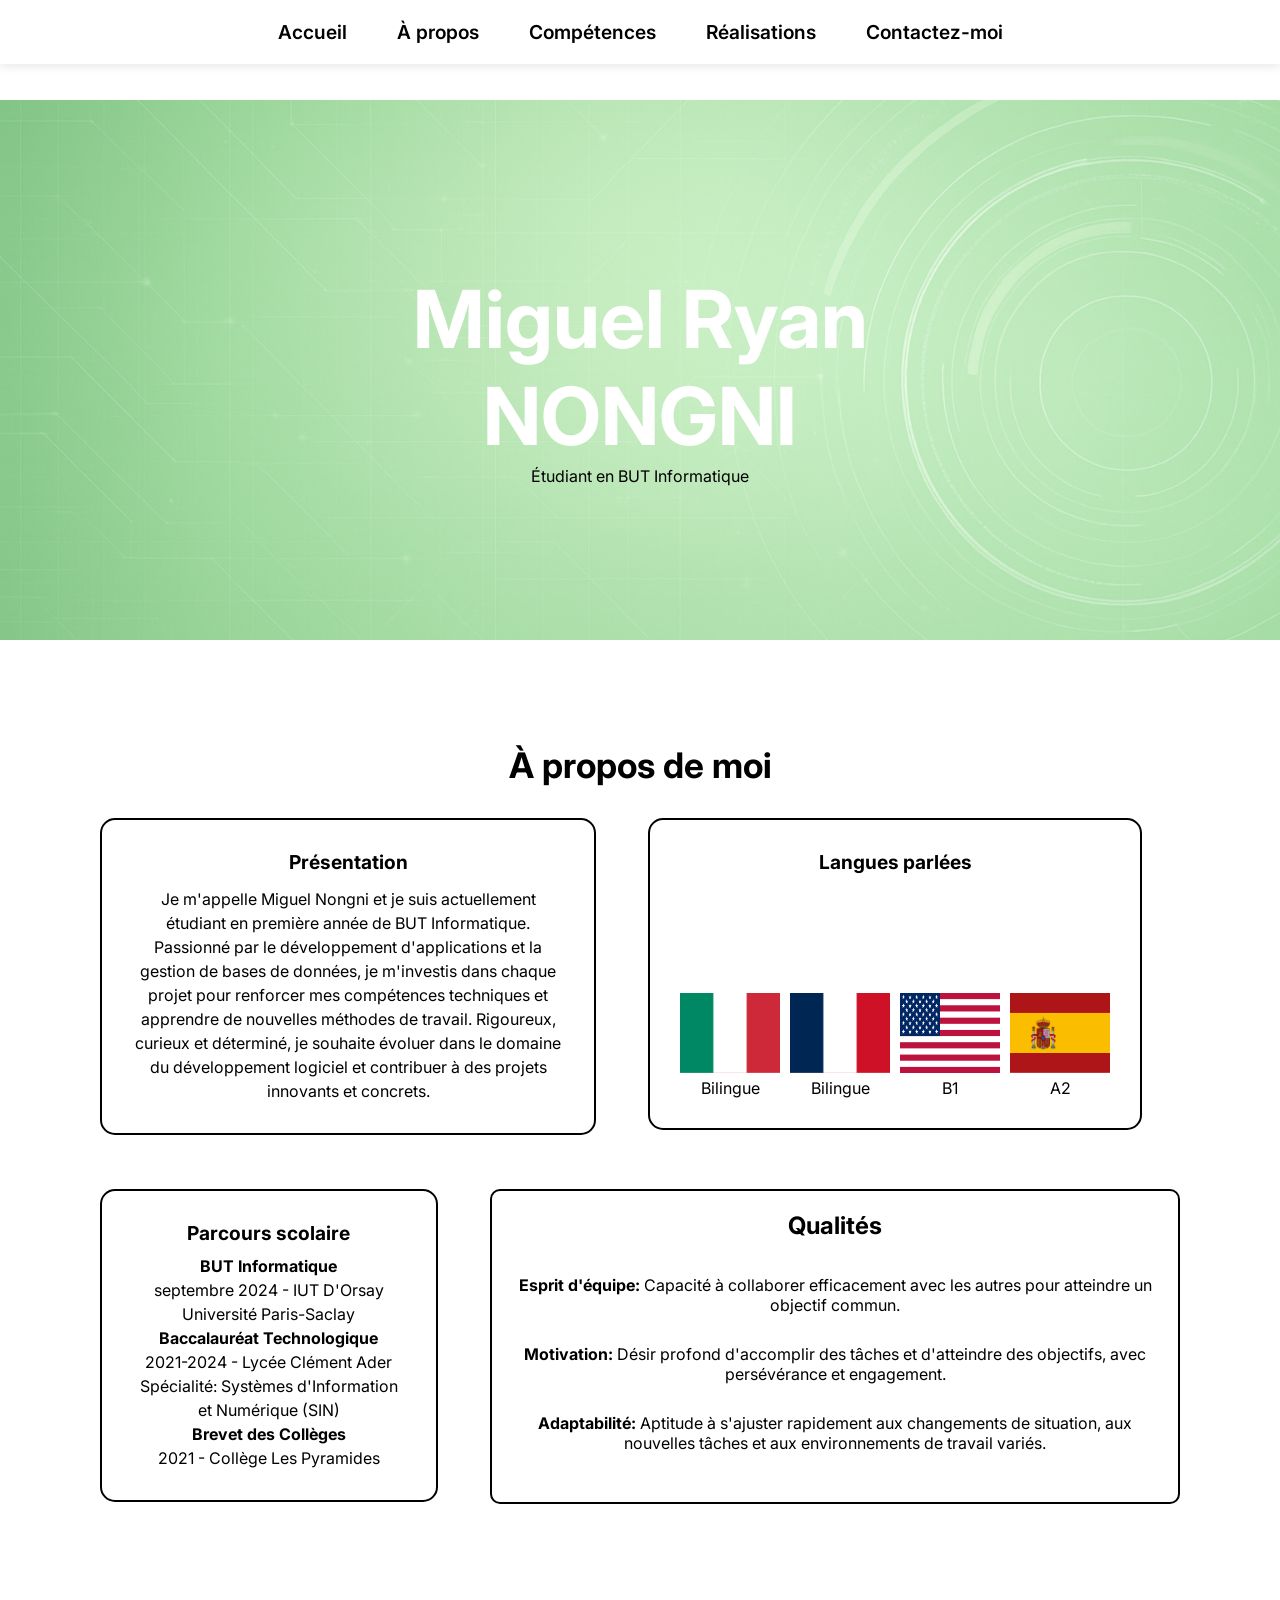
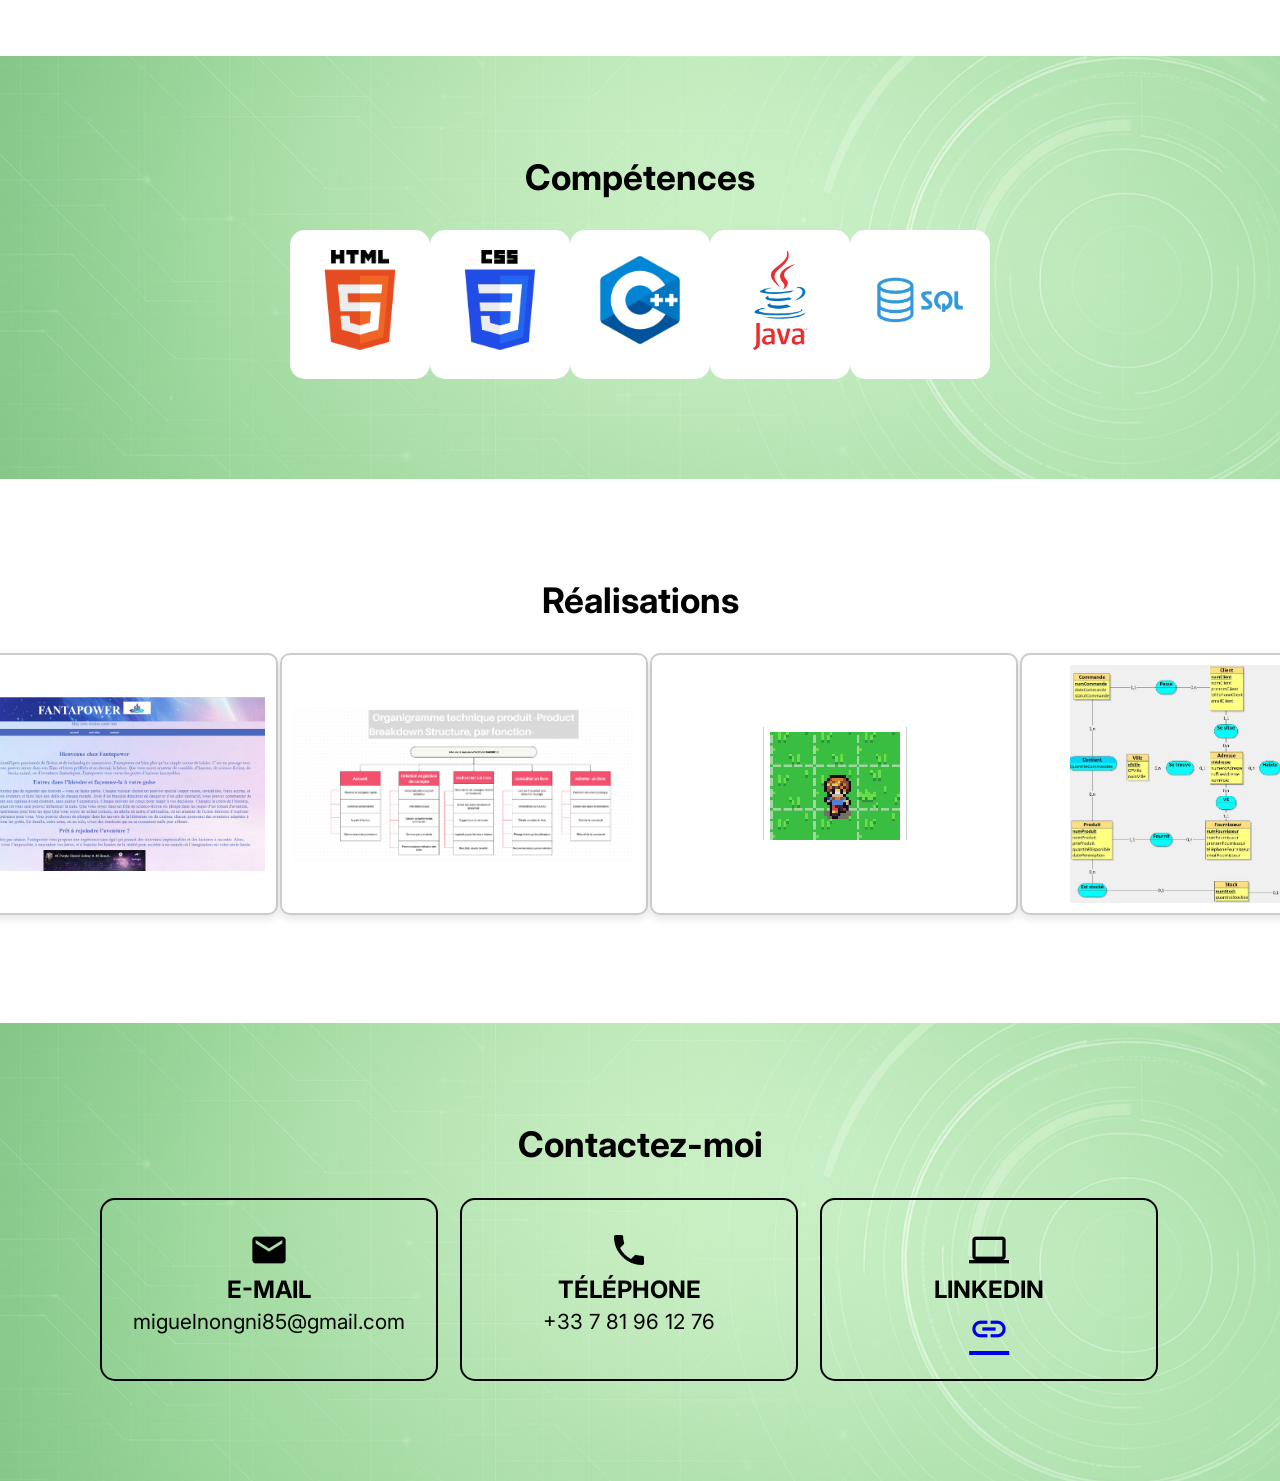
==== index.html @ 44a5d54d "taille et flex" ====
<!DOCTYPE html>
<html>
    <head>
        <meta charset="utf-8"/>
        <title>Portfolio Miguel Nongni</title>
        <meta type="Description" content="Bienvenue dans mon portfolio" />
        <link href="https://fonts.googleapis.com/icon?family=Material+Icons" rel="stylesheet">
        <link rel="stylesheet" href="styles/styles.css" type="text/css">
    </head>
    <body>
        <nav class="navbar">
            <ul>
                <li><a href="#Accueil">Accueil</a></li>
                <li><a href="#apropos">À propos</a></li>
                <li><a href="#competences">Compétences</a></li>
                <li><a href="#realisations">Réalisations</a></li>
                <li><a href="#contact">Contactez-moi</a></li>
            </ul>
        </nav>
        <div id="Accueil" class="slider">
            <img src="img/backgreen1.png" class="slider-backgroud">
            <div class="slider-content">
                <h1> Miguel Ryan NONGNI</h1>
                <p> Étudiant en BUT Informatique</p>

            </div>
        </div>


        <div id="apropos" class="section bg-white">
            <div class="boxed">
                <div class="text-center">
                    <h2>À propos de moi</h2>
                </div>

                <div class="about-content flex space-between gap20">
                    <div class="w40 flex column center-content">
                        <h3>Présentation</h3>
                        <p>
                            Je m'appelle Miguel Nongni et je suis actuellement étudiant en première année de BUT Informatique.
                            Passionné par le développement d'applications et la gestion de bases de données, je m'investis dans
                            chaque projet pour renforcer mes compétences techniques et apprendre de nouvelles méthodes de travail.
                            Rigoureux, curieux et déterminé, je souhaite évoluer dans le domaine du développement logiciel et
                            contribuer à des projets innovants et concrets.
                        </p>
                    </div>

                    <div class="languages-container">
                        <h3>Langues parlées</h3>
                        <div class="languages-list flex space-around">
                            <div class="language-item">
                                <img src="./img/d-ita.png">
                                <a class="niveau">Bilingue</a>
                            </div>
                            <div class="language-item">
                                <img src="./img/d-fr.png">
                                <a class="niveau">Bilingue</a>
                            </div>
                            <div class="language-item">
                                <img src="./img/d-usa.png">
                                <a class="niveau">B1</a>
                            </div>
                            <div class="language-item">
                                <img src="./img/d-esp.png">
                                <a class="niveau">A2</a>
                            </div>
                        </div>
                    </div>
                </div>
                <div class="about-content flex space-between gap20">
                    <div class="w40 flex column center-content">
                        <h3>Parcours scolaire</h3>
                        <p>
                            <b>BUT Informatique</b><br>
                            septembre 2024 - IUT D'Orsay Université Paris-Saclay
                        </p>
                        <p>
                            <b>Baccalauréat Technologique</b><br>
                            2021-2024 - Lycée Clément Ader<br>
                            Spécialité: Systèmes d'Information et Numérique (SIN)
                        </p>
                        <p>
                            <b>Brevet des Collèges</b><br>
                            2021 - Collège Les Pyramides
                        </p>
                    </div>
                    <div class="qualites-container">
                        <h3>Qualités</h3>
                        <ul class="qualites-liste">
                            <li class="qualite-item">
                                <b>Esprit d'équipe:</b> Capacité à collaborer efficacement avec les autres pour atteindre un objectif commun.
                            </li>
                            <li class="qualite-item">
                                <b>Motivation:</b> Désir profond d'accomplir des tâches et d'atteindre des objectifs, avec persévérance et engagement.
                            </li>
                            <li class="qualite-item">
                                <b>Adaptabilité:</b> Aptitude à s'ajuster rapidement aux changements de situation, aux nouvelles tâches et aux environnements de travail variés.
                            </li>
                        </ul>
                    </div>
                    
                </div>
            </div>
        </div>


        <div id="competences" class="section bg-image">
            <div class="boxed ">
                <div class="text-center">
                            <h2>Compétences</h2>
                            <div class="flex column gap20 ">
                                <div class="flex logos-row">
                                    <div class="w25 competences wm100">
                                        <img src="./img/logo-html.png">
                                    </div>
                                    <div class="w25 competences wm100">
                                        <img src="./img/logo-css.png">
                                    </div>
                                    <div class="w25 competences wm100">
                                        <img src="./img/logo-c++.png">
                                    </div>
                                    <div class="w25 competences wm100">
                                        <img src="./img/logo-java.png">
                                    </div>
                                    <div class="w25 competences wm100">
                                        <img src="./img/logo-sql.png">
                                    </div>
                                </div>
                            </div>


                </div>
            </div>
        </div>

        <div id="realisations" class="section bg-white">
            <div class="boxed">
                <div class="text-center">
                    <div class="w100">
                        <h2>Réalisations</h2>
                    </div>
                    <div class="projects-container flex space-between gap20">
                        <div class="project-card">
                            <div class="card-inner">
                                <div class="card-front">
                                    <img src="img/projeth.PNG" alt="Communication Web pour une Activité de Divertissement">
                                </div>
                                <div class="card-back">
                                    <h3>Projet CWAD</h3>
                                    <p>Ce projet a porté sur la conception complète d'un lieu de divertissement fictif. 
                                        J'ai eu pour mission de développer son identité unique (nom, slogan, et visuels), 
                                        puis de la matérialiser et la présenter via un site web dédié.,
                                         </p>
                                </div>
                            </div>
                        </div>

                        <div class="project-card">
                            <div class="card-inner">
                                <div class="card-front">
                                    <img src="img/projetr.png" alt="Recueil de besoins">
                                </div>
                                <div class="card-back">
                                    <h3>Recueil de besoins</h3>
                                    <p>Ce projet a consisté à concevoir un cahier des charges détaillé pour la maison d'édition fictive "Les éditions du Caribou". 
                                        J'ai analysé les besoins pour définir les spécifications techniques et fonctionnelles.</p>
                                </div>
                            </div>
                        </div>

                        <div class="project-card">
                            <div class="card-inner">
                                <div class="card-front">
                                    <img src="img/projetc.png" alt="Projet C">
                                </div>
                                <div class="card-back">
                                    <h3>Comparaison d’approches algorithmiques</h3>
                                    <p>Ce projet consiste à développer un jeu vidéo 2D en C++ en utilisant la bibliothèque SDL2. 
                                        J'ai implémenté les fonctionnalités suivantes : gestion des personnages et de leurs animations, chargement des niveaux à partir de fichiers, 
                                        détection des collisions et interactions avec les objets du jeu..</p>
                                </div>
                            </div>
                        </div>

                        <div class="project-card">
                            <div class="card-inner">
                                <div class="card-front">
                                    <img src="img/projetb.jpg" alt="Projet Générique">
                                </div>
                                <div class="card-back">
                                    <h3>Création d’une base de données</h3>
                                    <p>Ce projet consiste à étudier et réaliser une base de données à partir d'un besoin client, 
                                        offrant une première approche de la formalisation et de l'implémentation d'une base de données..</p>
                                </div>
                            </div>
                        </div>
                    </div>
                </div>
            </div>
        </div>


        <div id="contact" class="section bg-image">
            <div class="boxed">
                <div class="text-center">
                    <div class="w100">
                        <h2>Contactez-moi</h2>
                        <div class ="flex space-between">
                            <div class="w32 contact">
                                <span class="material-icons icon">mail</span>
                                <span class="label ">E-mail</span>
                                <span class="value">miguelnongni85@gmail.com</span>
                            </div>
                            <div class="w32 contact">
                                <span class="material-icons icon">call</span>
                                <span class="label ">Téléphone</span>
                                <span class="value">+33 7 81 96 12 76</span>
                            </div>
                            <div class="w32 contact">
                                <span class="material-icons icon">computer</span>
                                <span class="label ">LinkedIn</span>
                                <a href="https://www.linkedin.com/in/miguel-nongni-70b570301" >
                                    <span class="material-icons icon">link</span>
                                </a>
                            </div>
                        </div>
                    </div>
                </div>
            </div>
        </div>


        </body>
        <script src="js/app.js"></script>
</html>
---- styles/styles.css ----
@import url('https://fonts.googleapis.com/css2?family=Inter:ital,opsz,wght@0,14..32,100..900;1,14..32,100..900&display=swap');

* {
    margin: 0;
    padding: 0;
}

body {
    font-family: 'Inter', sans-serif;
    padding-top: 100px;
}

h1 {
    color: #fff;
    font-size: 5rem;
}

h2 {
    font-size: 2.2rem;
    margin-bottom: 3%;
}
h3 {
    padding-bottom: 3%;
    font-size: 120%;
}
p {
    font-size: 100%;
    line-height: 1.5;
}

.navbar {
    width: 100%;
    background: #fff;
    padding: 20px 0;
    position: fixed;
    top: 0;
    z-index: 1000;
    box-shadow: 0 2px 10px rgba(0, 0, 0, 0.1);
}

.navbar ul {
    list-style: none;
    display: flex;
    justify-content: center;
    gap: 50px;
}

.navbar a {
    text-decoration: none;
    color: #000;
    font-size: 1.2rem;
    font-weight: 600;
    transition: color 0.3s;
}

.navbar a:hover {
    color: #34db6e;
}

.space_between {
    justify-content: space-between;
}

.slider img {
    width: 100%;
    min-height: 60vh;
    aspect-ratio: 16/5.6;
}

.slider-backgroud {
    width: 100%;
    height: 100%;
    object-fit: cover;
}

.slider-content {
    position: absolute;
    top: 10%;
    left: 50%;
    bottom: 50%;;
    transform: translate(-50%, 50%);
    text-align: center;
}

.section {
    padding: 100px;
}

.bg-white {
    background: #fff;
    text-align: center;
}

.bg-image {
    background: url('../img/backgreen1.png') center/cover no-repeat;
}

.boxed {
    max-width: 1280px;
    margin-inline: auto;
}

.flex {
    display: flex;
}

.text-center {
    display: flex;
    flex-direction: column;
    align-items: center;
    text-align: center;
}

.w60 {
    width: 60%;
    text-align: left;
}

.w100 {
    width: 100%;
}

.w32 {
    width: 32%;
}

.w25 {
    width: 25%;
}

.icon {
    display: block;
    font-size: 40px !important;
}

.label {
    display: block;
    font-weight: 700;
    text-transform: uppercase;
    margin: 5px 0;
    font-size: 1.5em;
}

.value {
    display: block;
    font-size: 1.3rem;
}

.contact {
    border: 2px solid #000000;
    border-radius: 15px;
    padding: 30px;
    box-sizing: border-box;
    margin-right: 2%;
}

.competences {
    background: #ffffff;
    border-radius: 15px;
    padding: 20px;
    box-sizing: border-box;
}

.competences img {
    width: 100px;
    height: 100px;
    object-fit: contain;
    margin-bottom: 5px;
}

.l {
    display: flex;
    flex-direction: column;
    align-items: center;
    text-align: center;
}

.l img {
    width: 70px;
    height: 70px;
    object-fit: contain;
    margin-bottom: 5px;
}

.column {
    flex-direction: column;
}

.gap20 {
    gap: 20px;
}

.wm100 {
    width: 100%;
}

.niveau {
    text-align: center;
}

.center-content {
    justify-content: center;
    align-items: center;
    text-align: center;
    height: 100%;
}

.w40 {
    width: 40%;
    border: 2px solid #000000;
    border-radius: 15px;
    padding: 30px;
    display: flex;
    flex-direction: column;
    justify-content: center;
    margin-right: 3%;
    margin-bottom: 5%;
}

.about-content {
    display: flex;
    gap: 20px;
    align-items: flex-start;
}

.languages-container {
    display: flex;
    flex-direction: column;
    border: 2px solid #000;
    border-radius: 15px;
    padding: 30px;
    box-sizing: border-box;
    width: auto;
}

.languages-container h3 {
    text-align: center;
    margin-bottom: 50px;
}

.languages-list {
    display: flex;
    flex-wrap: wrap;
    gap: 10px;
    margin-top: 13%;
    justify-content: space-around;
}

.language-item {
    display: flex;
    flex-direction: column;
    align-items: center;
    text-align: center;
}

.language-item img {
    width: 100px;
    height: 80px;
    margin-bottom: 5px;
}

.qualites-container {
    border: 2px solid #000;
    border-radius: 10px;
    padding: 20px;
    margin-bottom: 20px;
}

.qualites-container h3 {
    font-size: 1.5em;
    margin-bottom: 15px;
    text-align: center;
}

.qualites-liste {
    list-style: none;
    padding: 0;
}

.qualite-item {
    margin-bottom: 29px;
}

.qualite-item b {
    font-weight: bold;
}

.projects-container {
    justify-content: center;
}

.project-card {
    width: 350px;
    height: 250px;
    perspective: 1000px;
    cursor: pointer;
    margin-bottom: 20px;
}

.card-inner {
    position: relative;
    width: 105%;
    height: 105%;
    text-align: center;
    transition: transform 0.6s;
    transform-style: preserve-3d;
}

.project-card.flipped .card-inner {
    transform: rotateY(180deg);
}

.card-front, .card-back {
    position: absolute;
    width: 100%;
    height: 100%;
    backface-visibility: hidden;
    display: flex;
    flex-direction: column;
    justify-content: center;
    align-items: center;
    border: 2px solid #ccc;
    border-radius: 10px;
    box-shadow: 0 4px 8px rgba(0, 0, 0, 0.1);
    background-color: #fff;
    padding: 10px;
    box-sizing: border-box;
}

.card-front img {
    max-width: 100%;
    max-height: 100%;
    object-fit: contain;
}

.card-back {
    transform: rotateY(180deg);
    background-color: #f0f0f0;
}

.card-back h3 {
    margin-bottom: 10px;
    color: #333;
}

.card-back p {
    font-size: 0.9rem;
    color: #555;
}

.wrap {
    flex-wrap: wrap;
}
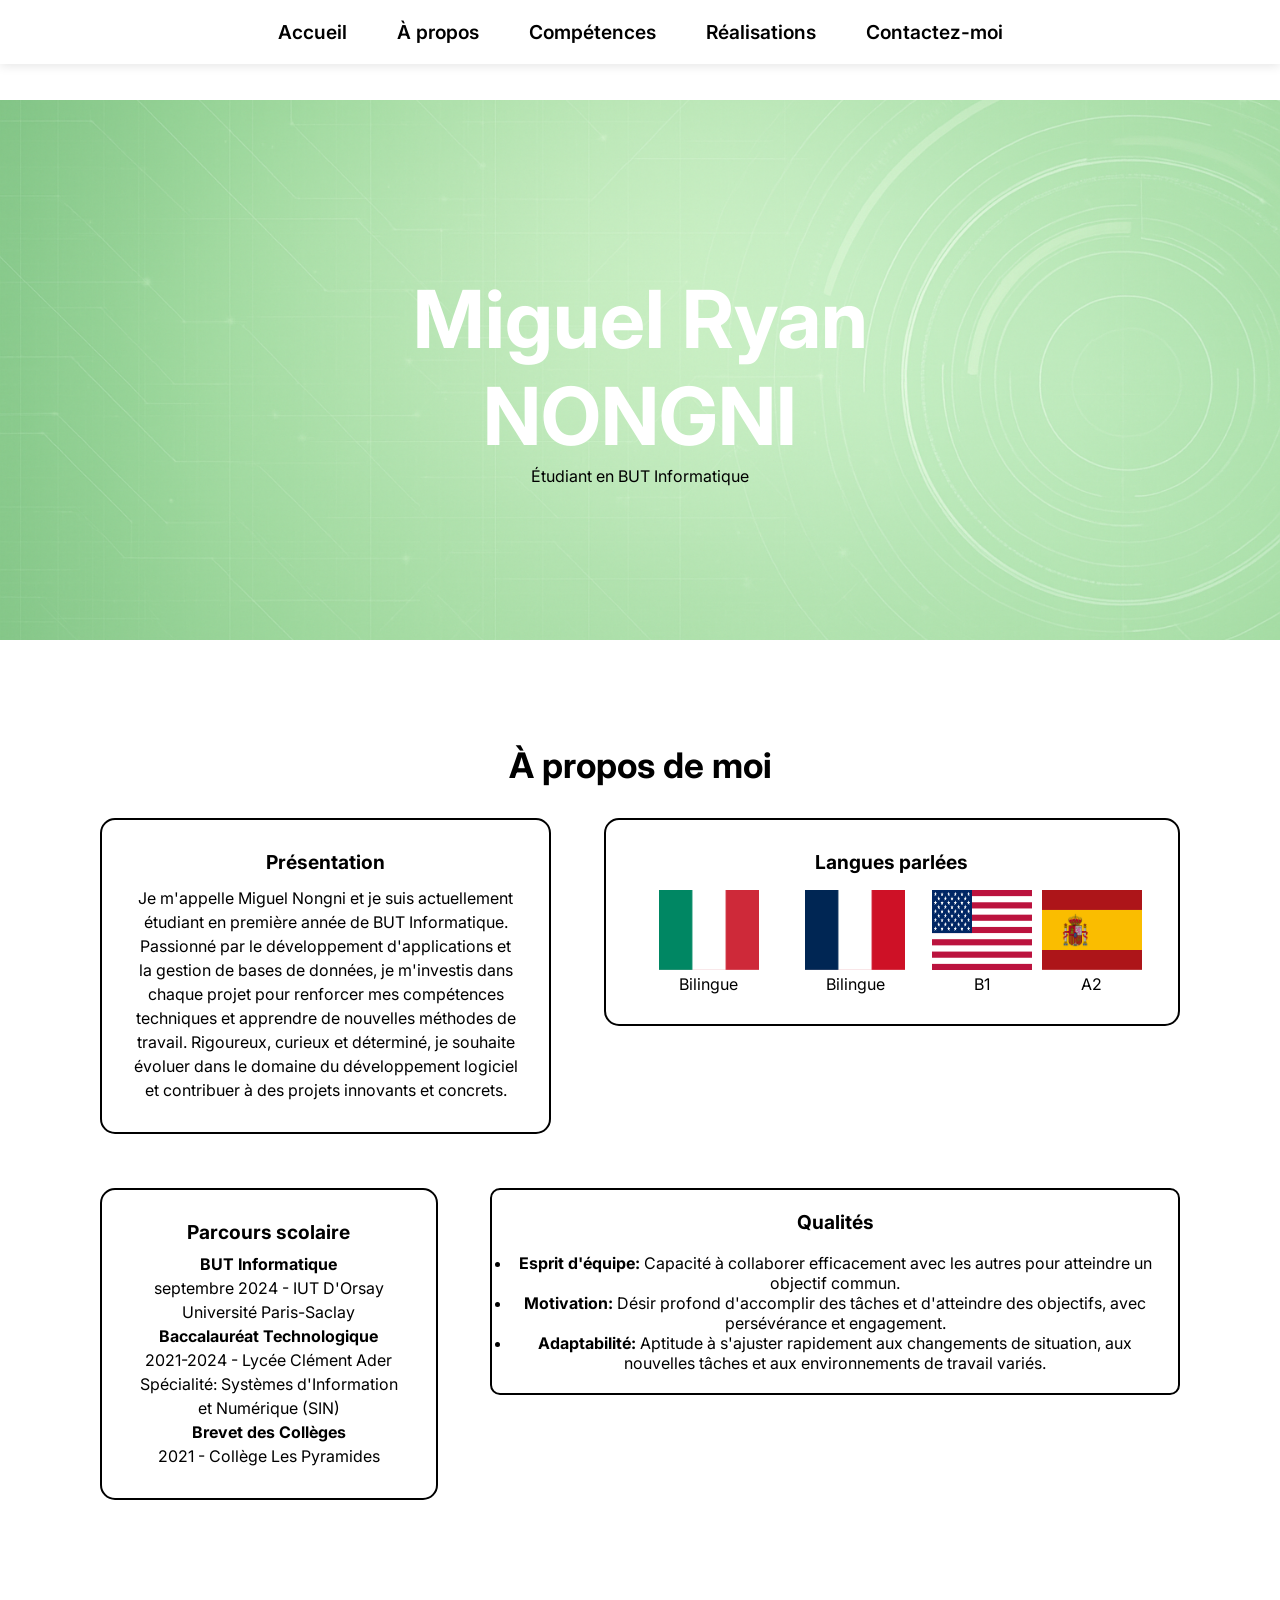
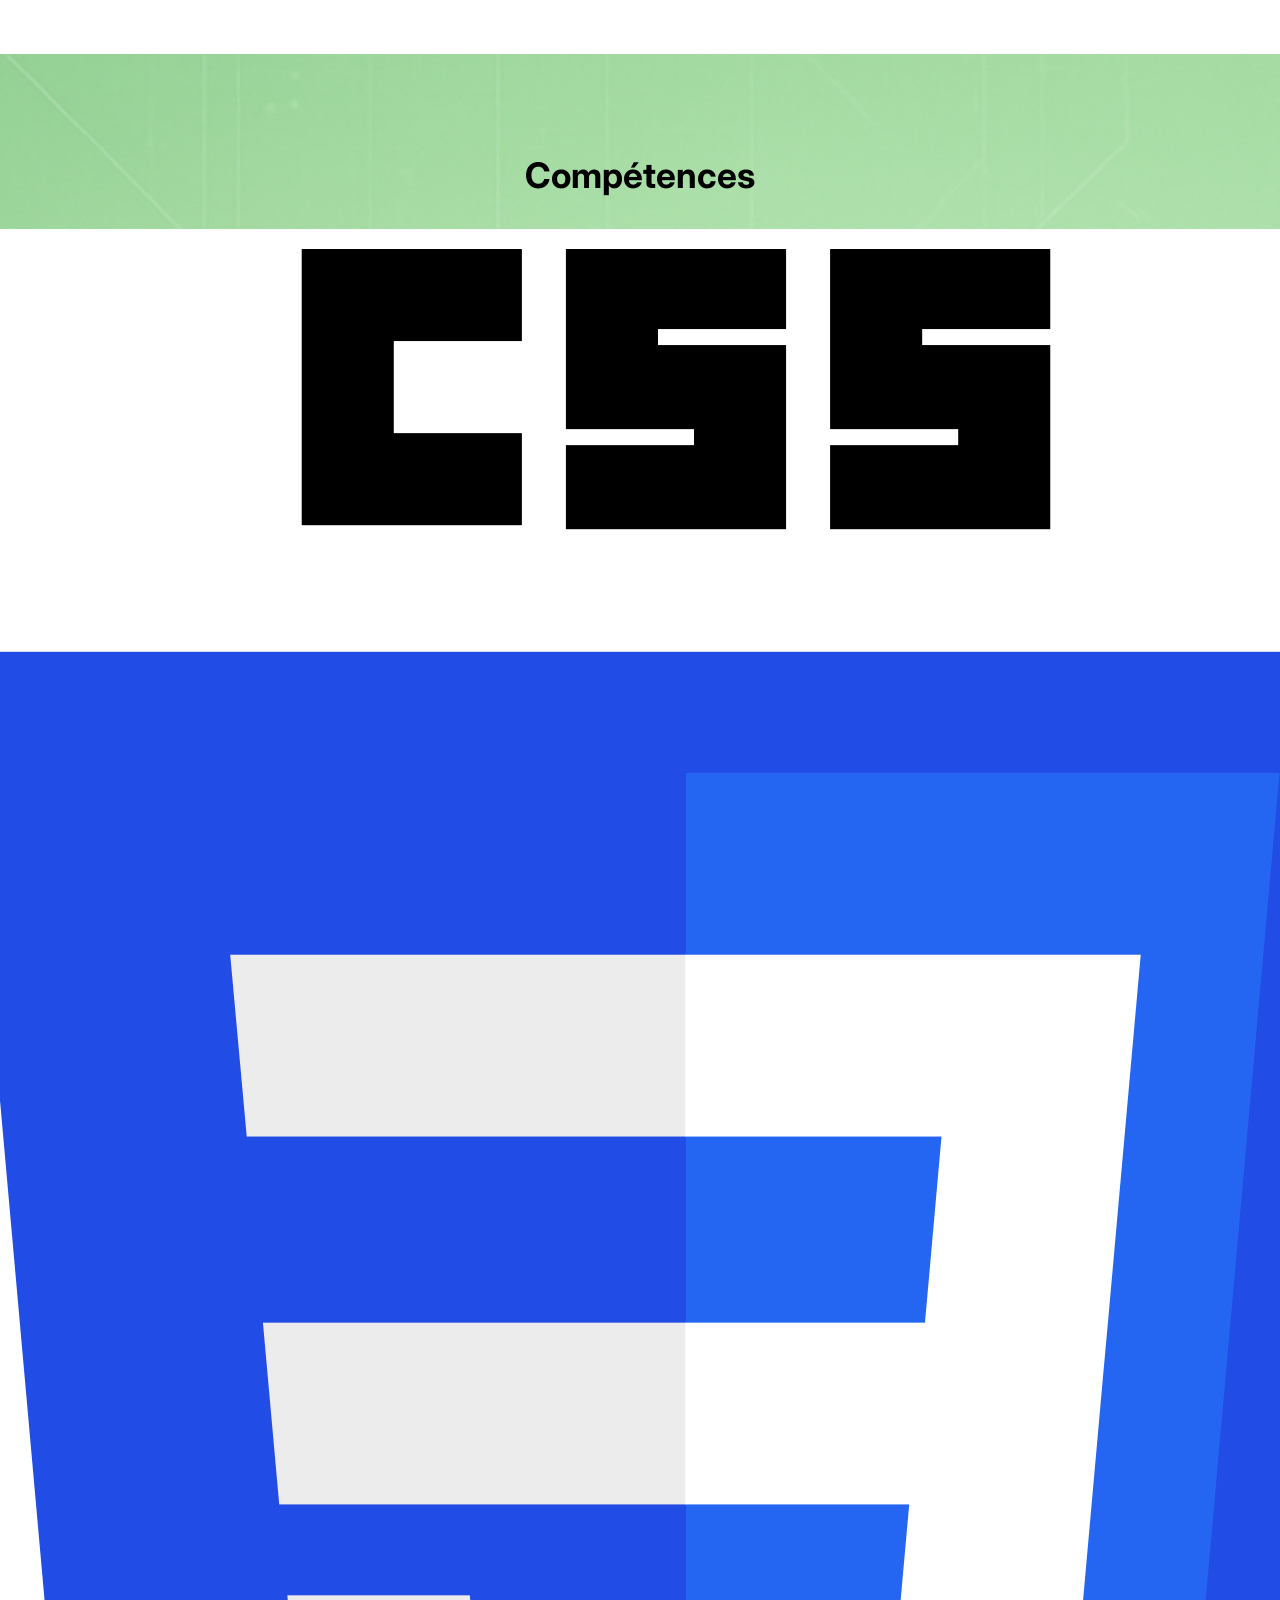
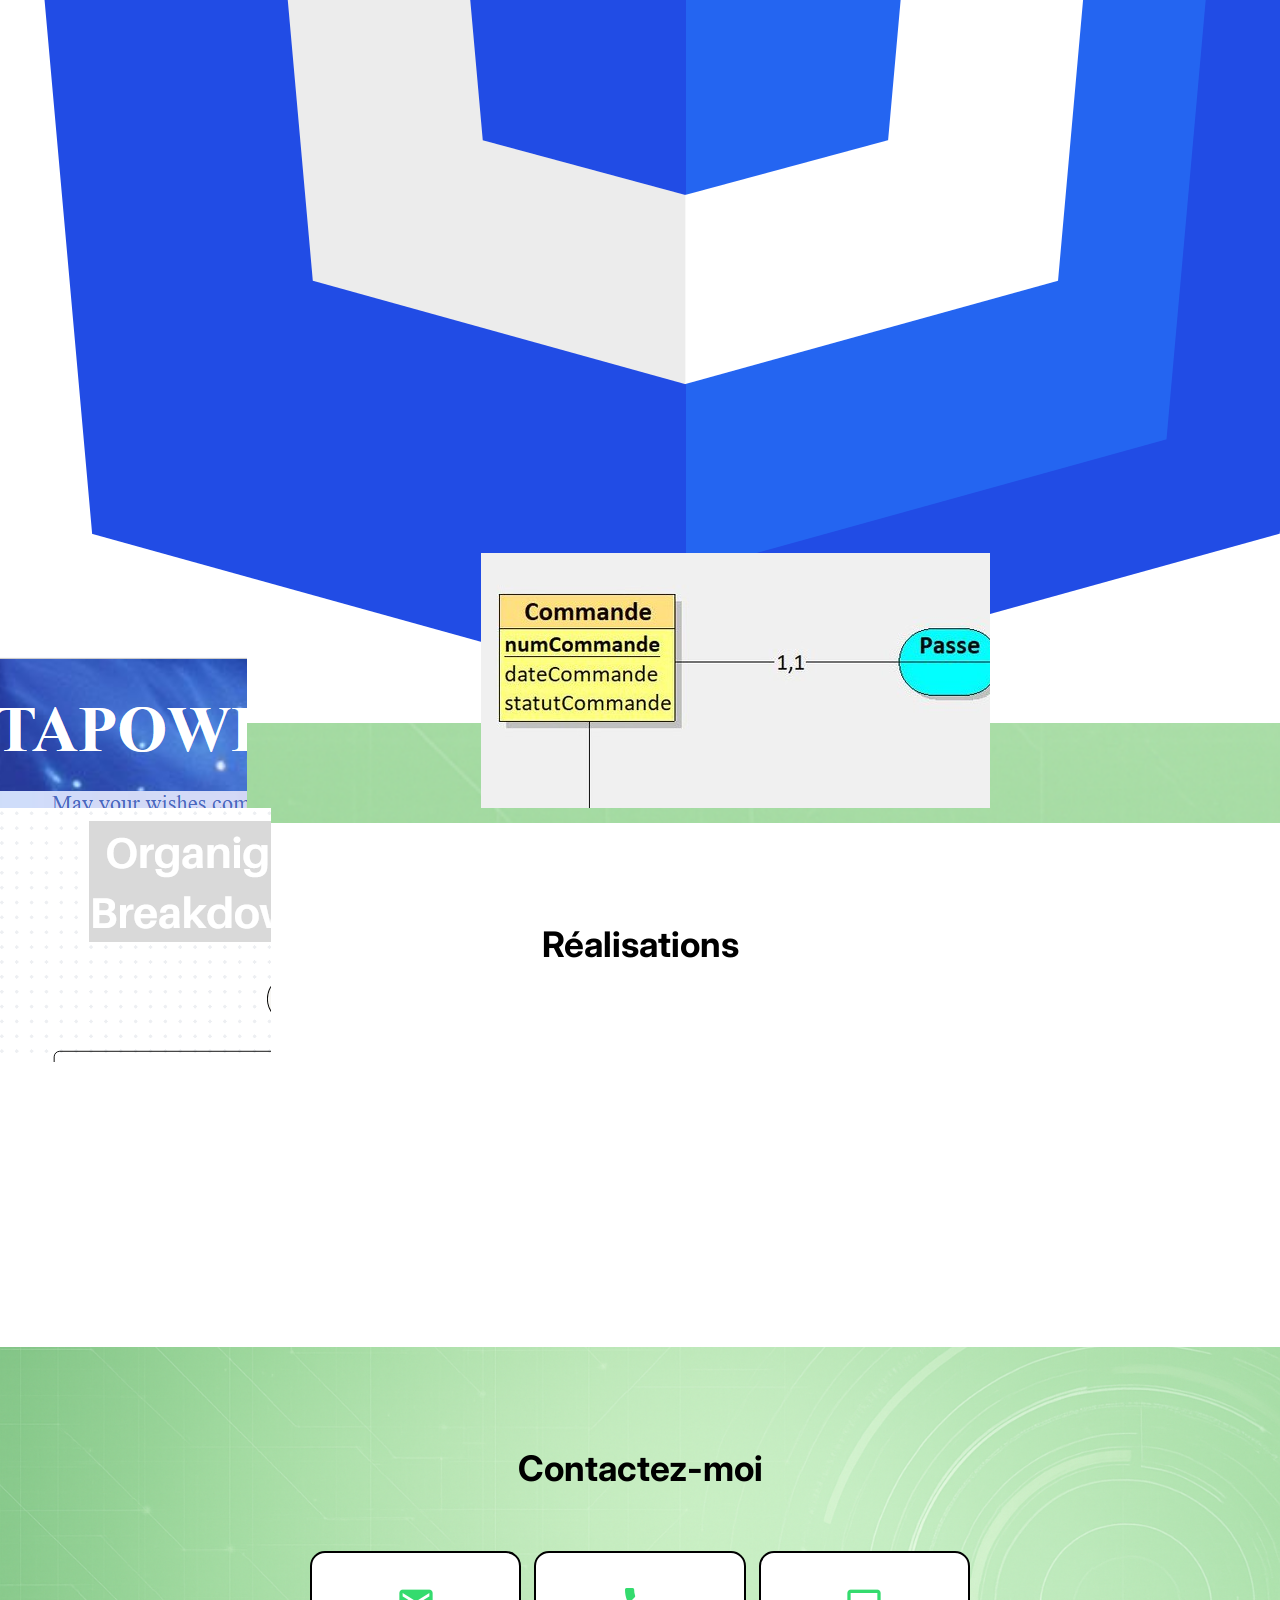
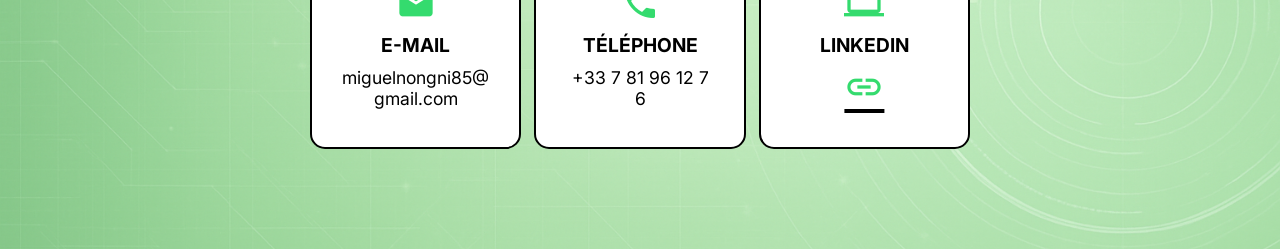
==== commit 14779899: "Mise au propre du CSS contact" ====
--- a/index.html
+++ b/index.html
@@ -201,33 +201,35 @@
 
 
         <div id="contact" class="section bg-image">
-            <div class="boxed">
-                <div class="text-center">
-                    <div class="w100">
+                <div class="boxed">
+                    <div class="text-center">
                         <h2>Contactez-moi</h2>
-                        <div class ="flex space-between">
+                        
+                        <div class="flex space_between wrap">
                             <div class="w32 contact">
                                 <span class="material-icons icon">mail</span>
-                                <span class="label ">E-mail</span>
+                                <span class="label">E-mail</span>
                                 <span class="value">miguelnongni85@gmail.com</span>
                             </div>
+
                             <div class="w32 contact">
                                 <span class="material-icons icon">call</span>
-                                <span class="label ">Téléphone</span>
+                                <span class="label">Téléphone</span>
                                 <span class="value">+33 7 81 96 12 76</span>
                             </div>
+
                             <div class="w32 contact">
                                 <span class="material-icons icon">computer</span>
-                                <span class="label ">LinkedIn</span>
-                                <a href="https://www.linkedin.com/in/miguel-nongni-70b570301" >
+                                <span class="label">LinkedIn</span>
+                                <a href="https://www.linkedin.com/in/miguel-nongni-70b570301">
                                     <span class="material-icons icon">link</span>
                                 </a>
                             </div>
                         </div>
-                    </div>
-                </div>
-            </div>
-        </div>
+                        
+                    </div>
+                </div>
+            </div>
 
 
         </body>
--- a/styles/styles.css
+++ b/styles/styles.css
@@ -1,5 +1,6 @@
 @import url('https://fonts.googleapis.com/css2?family=Inter:ital,opsz,wght@0,14..32,100..900;1,14..32,100..900&display=swap');
 
+/* 1. Reset et Bases */
 * {
     margin: 0;
     padding: 0;
@@ -10,24 +11,12 @@
     padding-top: 100px;
 }
 
-h1 {
-    color: #fff;
-    font-size: 5rem;
-}
+h1 { color: #fff; font-size: 5rem; }
+h2 { font-size: 2.2rem; margin-bottom: 3%; }
+h3 { padding-bottom: 3%; font-size: 120%; }
+p { font-size: 100%; line-height: 1.5; }
 
-h2 {
-    font-size: 2.2rem;
-    margin-bottom: 3%;
-}
-h3 {
-    padding-bottom: 3%;
-    font-size: 120%;
-}
-p {
-    font-size: 100%;
-    line-height: 1.5;
-}
-
+/* 2. Navigation */
 .navbar {
     width: 100%;
     background: #fff;
@@ -53,14 +42,9 @@
     transition: color 0.3s;
 }
 
-.navbar a:hover {
-    color: #34db6e;
-}
+.navbar a:hover { color: #34db6e; }
 
-.space_between {
-    justify-content: space-between;
-}
-
+/* 3. Slider Accueil */
 .slider img {
     width: 100%;
     min-height: 60vh;
@@ -77,32 +61,22 @@
     position: absolute;
     top: 10%;
     left: 50%;
-    bottom: 50%;;
+    bottom: 50%;
     transform: translate(-50%, 50%);
     text-align: center;
 }
 
-.section {
-    padding: 100px;
-}
+/* 4. Layout et Classes utilitaires */
+.section { padding: 100px; }
+.boxed { max-width: 1280px; margin-inline: auto; }
+.flex { display: flex; }
+.space_between { justify-content: space-between; }
+.column { flex-direction: column; }
+.wrap { flex-wrap: wrap; }
+.gap20 { gap: 20px; }
 
-.bg-white {
-    background: #fff;
-    text-align: center;
-}
-
-.bg-image {
-    background: url('../img/backgreen1.png') center/cover no-repeat;
-}
-
-.boxed {
-    max-width: 1280px;
-    margin-inline: auto;
-}
-
-.flex {
-    display: flex;
-}
+.bg-white { background: #fff; text-align: center; }
+.bg-image { background: url('../img/backgreen1.png') center/cover no-repeat; }
 
 .text-center {
     display: flex;
@@ -111,243 +85,73 @@
     text-align: center;
 }
 
-.w60 {
-    width: 60%;
-    text-align: left;
+/* 5. Tailles de colonnes */
+.w100 { width: 100%; }
+.w60 { width: 60%; text-align: left; }
+.w40 { 
+    width: 40%; 
+    border: 2px solid #000000; 
+    border-radius: 15px; 
+    padding: 30px; 
+    margin-right: 3%; 
+    margin-bottom: 5%; 
 }
+.w32 { width: 32%; }
+.wm100 { width: 100%; }
 
-.w100 {
-    width: 100%;
-}
+/* 6. À Propos / Compétences / Réalisations (Tes styles existants) */
+.about-content { display: flex; gap: 20px; align-items: flex-start; }
+.languages-container { border: 2px solid #000; border-radius: 15px; padding: 30px; }
+.language-item img { width: 100px; height: 80px; }
+.qualites-container { border: 2px solid #000; border-radius: 10px; padding: 20px; }
+.competences { background: #ffffff; border-radius: 15px; padding: 20px; }
+.project-card { width: 300px; height: 250px; perspective: 1000px; }
+.card-inner { position: relative; width: 100%; height: 100%; transition: transform 0.6s; transform-style: preserve-3d; }
+.project-card.flipped .card-inner { transform: rotateY(180deg); }
+.card-front, .card-back { position: absolute; width: 100%; height: 100%; backface-visibility: hidden; border: 2px solid #ccc; border-radius: 10px; background: #fff; padding: 10px; display: flex; flex-direction: column; justify-content: center; align-items: center; }
+.card-back { transform: rotateY(180deg); background-color: #f0f0f0; }
 
-.w32 {
-    width: 32%;
-}
+/* 7. SECTION CONTACT (L'ordre suit le HTML maintenant) */
 
-.w25 {
-    width: 25%;
-}
-
-.icon {
-    display: block;
-    font-size: 40px !important;
-}
-
-.label {
-    display: block;
-    font-weight: 700;
-    text-transform: uppercase;
-    margin: 5px 0;
-    font-size: 1.5em;
-}
-
-.value {
-    display: block;
-    font-size: 1.3rem;
+#contact .flex { 
+    margin-top: 30px; 
 }
 
 .contact {
+    background: #fff; /* Pour que les blocs ressortent sur l'image de fond */
     border: 2px solid #000000;
     border-radius: 15px;
     padding: 30px;
     box-sizing: border-box;
-    margin-right: 2%;
-}
-
-.competences {
-    background: #ffffff;
-    border-radius: 15px;
-    padding: 20px;
-    box-sizing: border-box;
-}
-
-.competences img {
-    width: 100px;
-    height: 100px;
-    object-fit: contain;
-    margin-bottom: 5px;
-}
-
-.l {
-    display: flex;
-    flex-direction: column;
-    align-items: center;
     text-align: center;
 }
 
-.l img {
-    width: 70px;
-    height: 70px;
-    object-fit: contain;
-    margin-bottom: 5px;
+.contact .icon {
+    display: block;
+    font-size: 40px !important;
+    margin-bottom: 10px;
+    color: #34db6e; /* Rappel du vert */
 }
 
-.column {
-    flex-direction: column;
+.contact .label {
+    display: block;
+    font-weight: 700;
+    text-transform: uppercase;
+    font-size: 1.2rem;
+    margin-bottom: 10px;
 }
 
-.gap20 {
-    gap: 20px;
+.contact .value {
+    display: block;
+    font-size: 1.1rem;
+    word-break: break-all; /* Évite que l'email dépasse sur mobile */
 }
 
-.wm100 {
-    width: 100%;
+.contact a {
+    color: #000;
+    transition: 0.3s;
 }
 
-.niveau {
-    text-align: center;
-}
-
-.center-content {
-    justify-content: center;
-    align-items: center;
-    text-align: center;
-    height: 100%;
-}
-
-.w40 {
-    width: 40%;
-    border: 2px solid #000000;
-    border-radius: 15px;
-    padding: 30px;
-    display: flex;
-    flex-direction: column;
-    justify-content: center;
-    margin-right: 3%;
-    margin-bottom: 5%;
-}
-
-.about-content {
-    display: flex;
-    gap: 20px;
-    align-items: flex-start;
-}
-
-.languages-container {
-    display: flex;
-    flex-direction: column;
-    border: 2px solid #000;
-    border-radius: 15px;
-    padding: 30px;
-    box-sizing: border-box;
-    width: auto;
-}
-
-.languages-container h3 {
-    text-align: center;
-    margin-bottom: 50px;
-}
-
-.languages-list {
-    display: flex;
-    flex-wrap: wrap;
-    gap: 10px;
-    margin-top: 13%;
-    justify-content: space-around;
-}
-
-.language-item {
-    display: flex;
-    flex-direction: column;
-    align-items: center;
-    text-align: center;
-}
-
-.language-item img {
-    width: 100px;
-    height: 80px;
-    margin-bottom: 5px;
-}
-
-.qualites-container {
-    border: 2px solid #000;
-    border-radius: 10px;
-    padding: 20px;
-    margin-bottom: 20px;
-}
-
-.qualites-container h3 {
-    font-size: 1.5em;
-    margin-bottom: 15px;
-    text-align: center;
-}
-
-.qualites-liste {
-    list-style: none;
-    padding: 0;
-}
-
-.qualite-item {
-    margin-bottom: 29px;
-}
-
-.qualite-item b {
-    font-weight: bold;
-}
-
-.projects-container {
-    justify-content: center;
-}
-
-.project-card {
-    width: 350px;
-    height: 250px;
-    perspective: 1000px;
-    cursor: pointer;
-    margin-bottom: 20px;
-}
-
-.card-inner {
-    position: relative;
-    width: 105%;
-    height: 105%;
-    text-align: center;
-    transition: transform 0.6s;
-    transform-style: preserve-3d;
-}
-
-.project-card.flipped .card-inner {
-    transform: rotateY(180deg);
-}
-
-.card-front, .card-back {
-    position: absolute;
-    width: 100%;
-    height: 100%;
-    backface-visibility: hidden;
-    display: flex;
-    flex-direction: column;
-    justify-content: center;
-    align-items: center;
-    border: 2px solid #ccc;
-    border-radius: 10px;
-    box-shadow: 0 4px 8px rgba(0, 0, 0, 0.1);
-    background-color: #fff;
-    padding: 10px;
-    box-sizing: border-box;
-}
-
-.card-front img {
-    max-width: 100%;
-    max-height: 100%;
-    object-fit: contain;
-}
-
-.card-back {
-    transform: rotateY(180deg);
-    background-color: #f0f0f0;
-}
-
-.card-back h3 {
-    margin-bottom: 10px;
-    color: #333;
-}
-
-.card-back p {
-    font-size: 0.9rem;
-    color: #555;
-}
-
-.wrap {
-    flex-wrap: wrap;
+.contact a:hover {
+    color: #34db6e;
 }
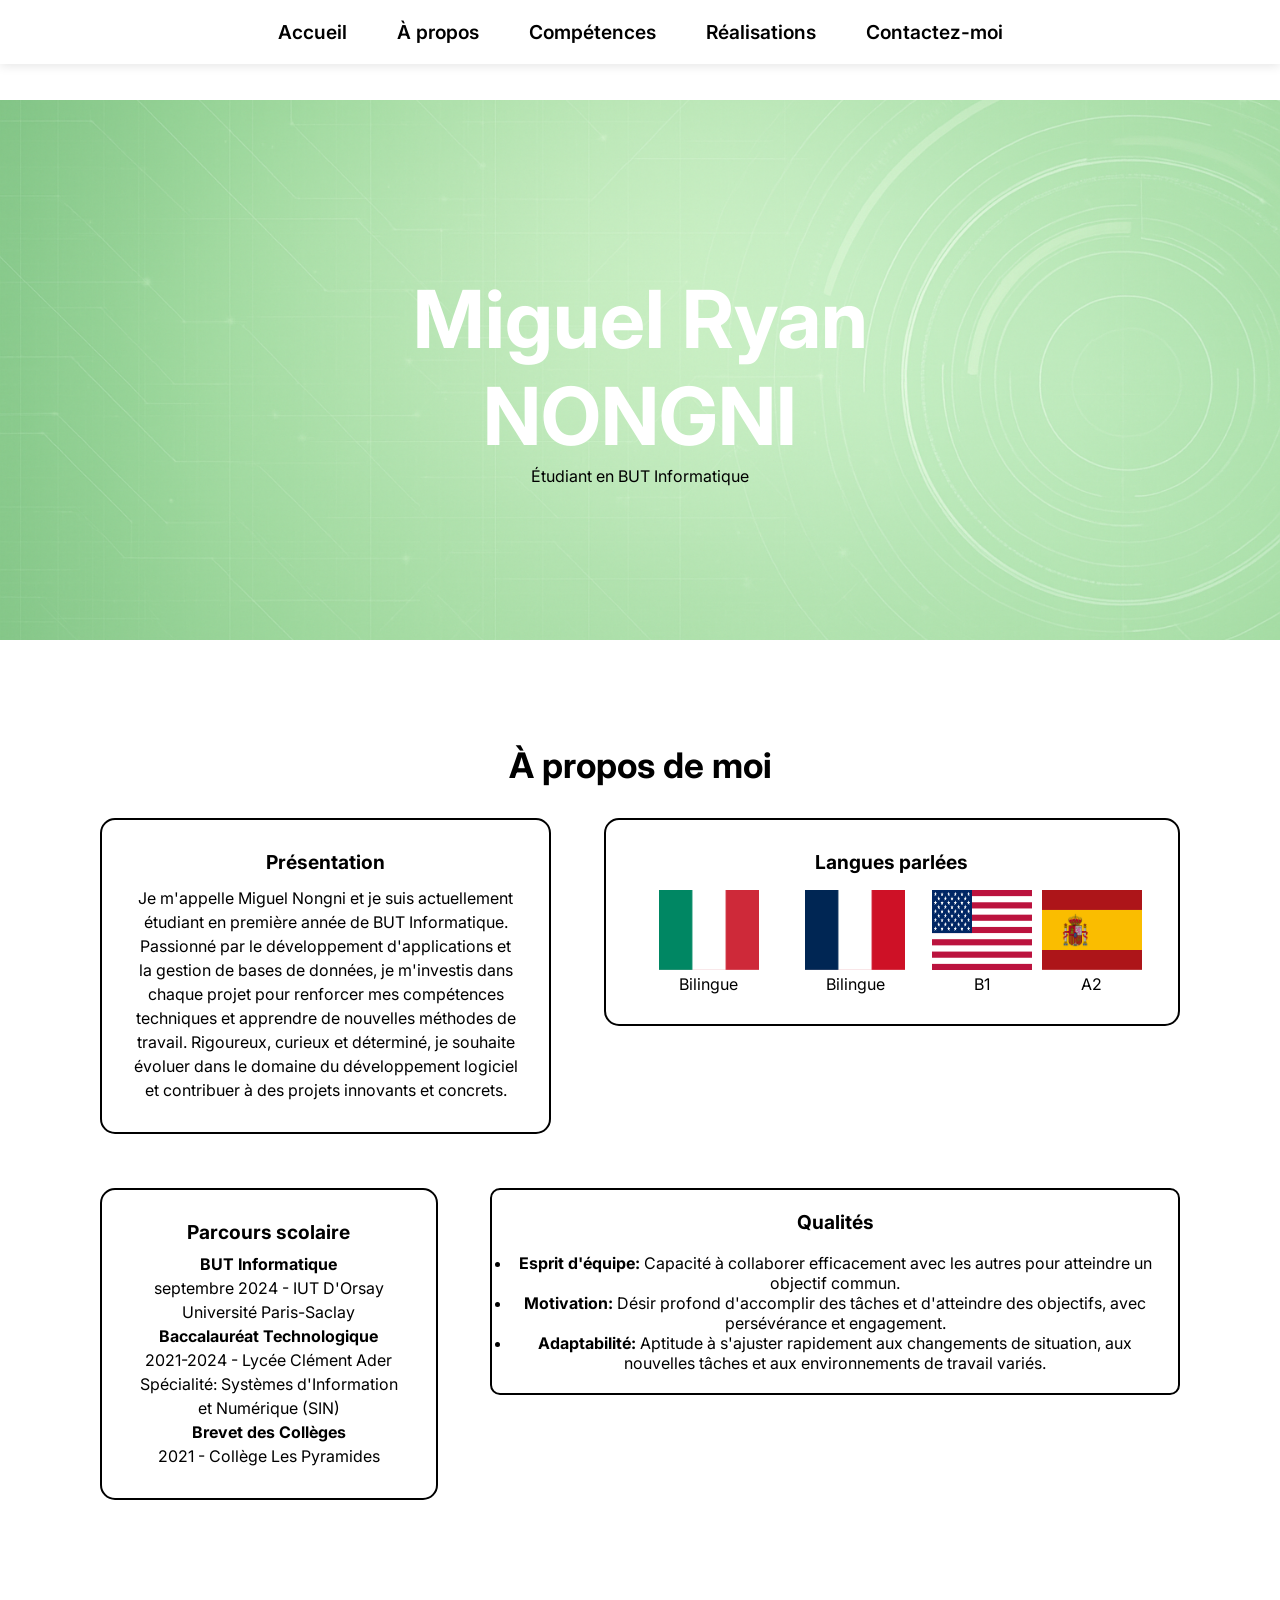
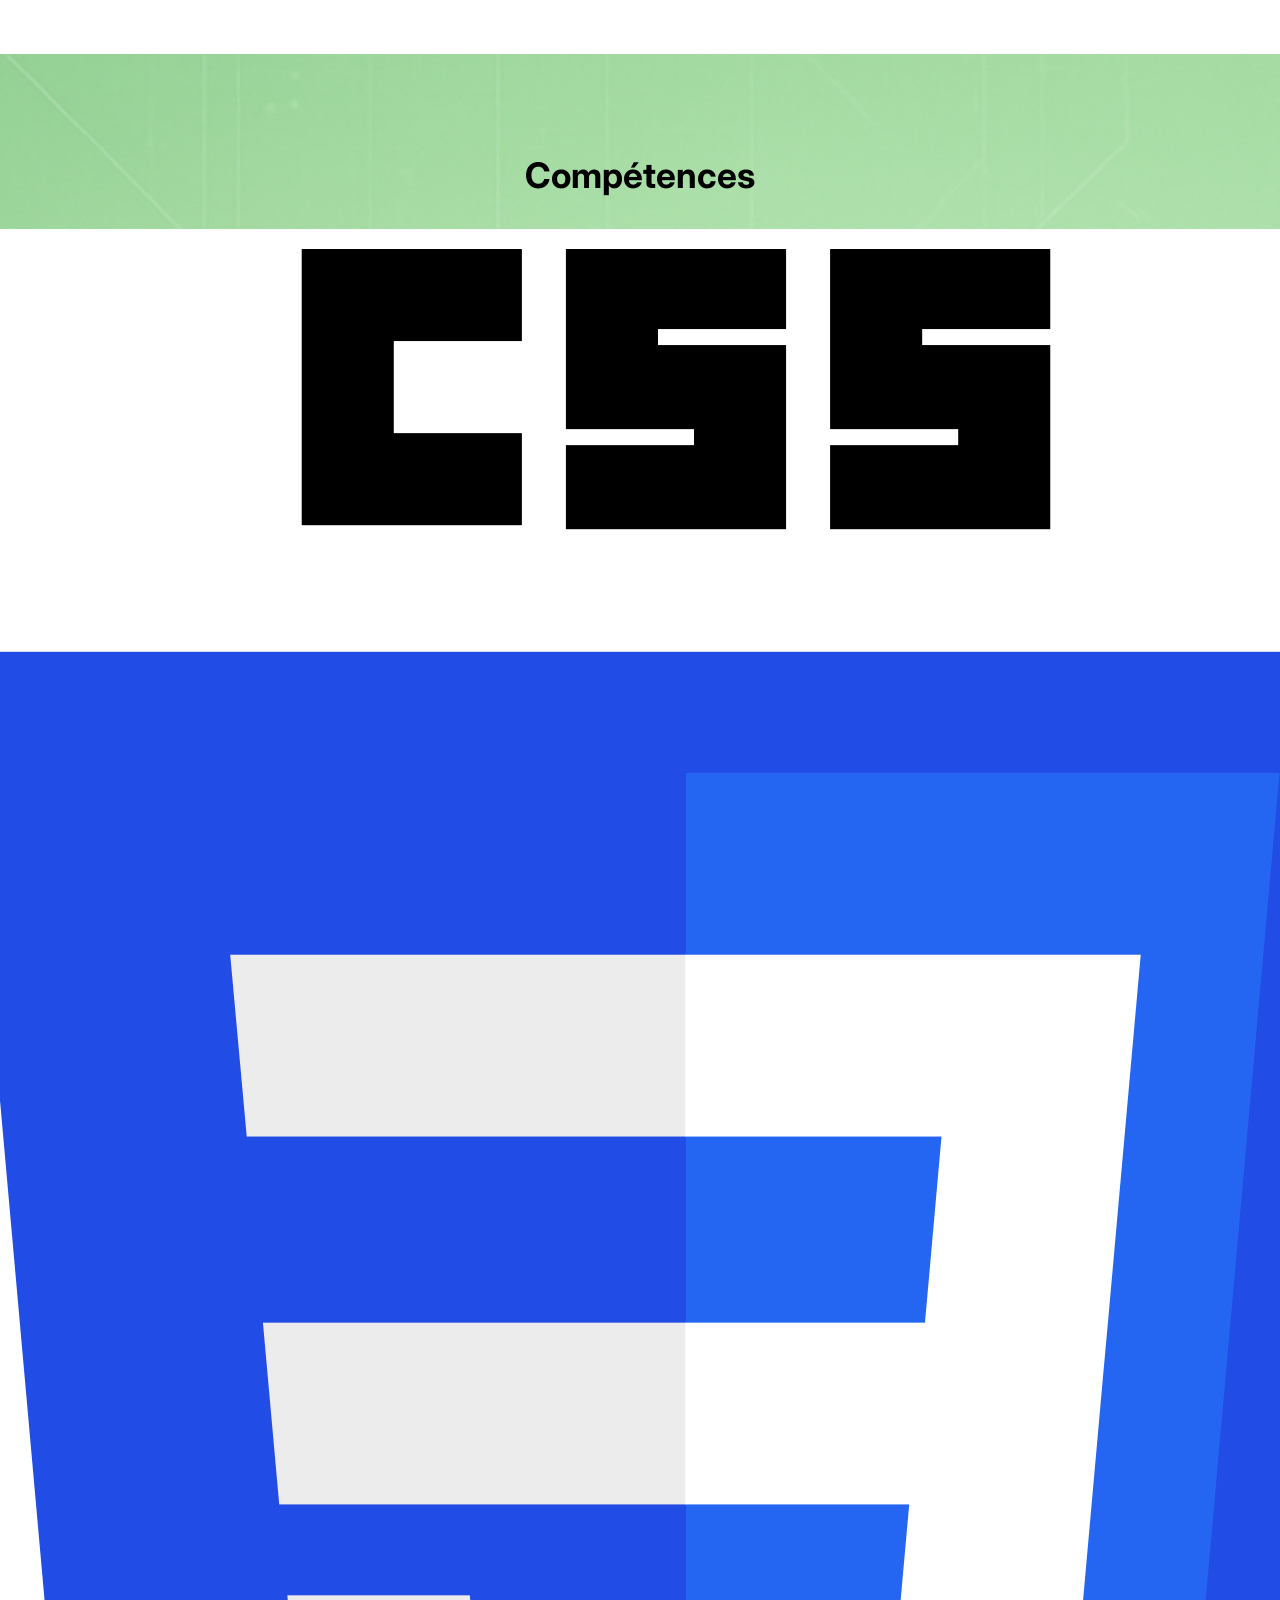
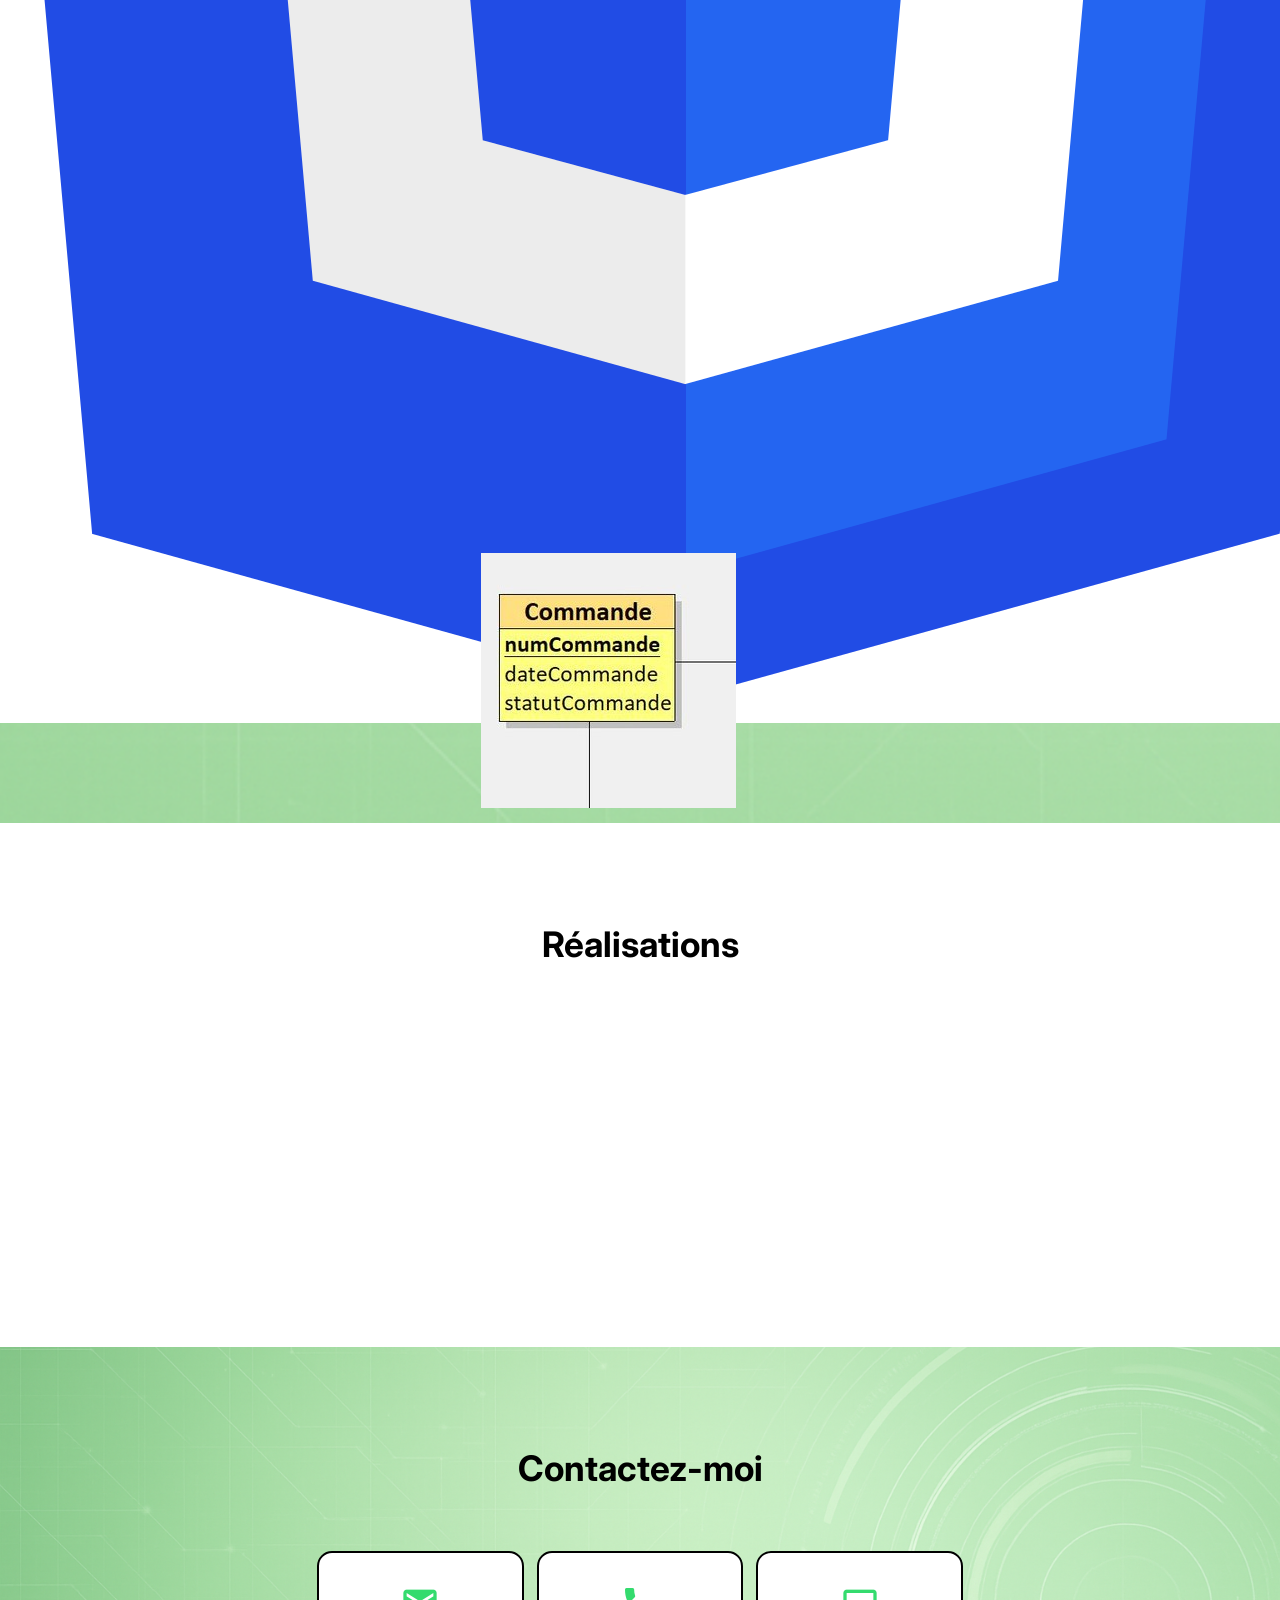
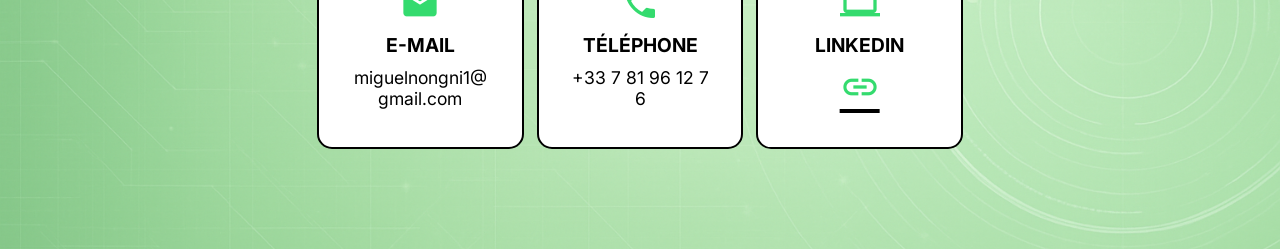
==== commit bb9d0282: "changement" ====
--- a/index.html
+++ b/index.html
@@ -209,7 +209,7 @@
                             <div class="w32 contact">
                                 <span class="material-icons icon">mail</span>
                                 <span class="label">E-mail</span>
-                                <span class="value">miguelnongni85@gmail.com</span>
+                                <span class="value">miguelnongni1@gmail.com</span>
                             </div>
 
                             <div class="w32 contact">
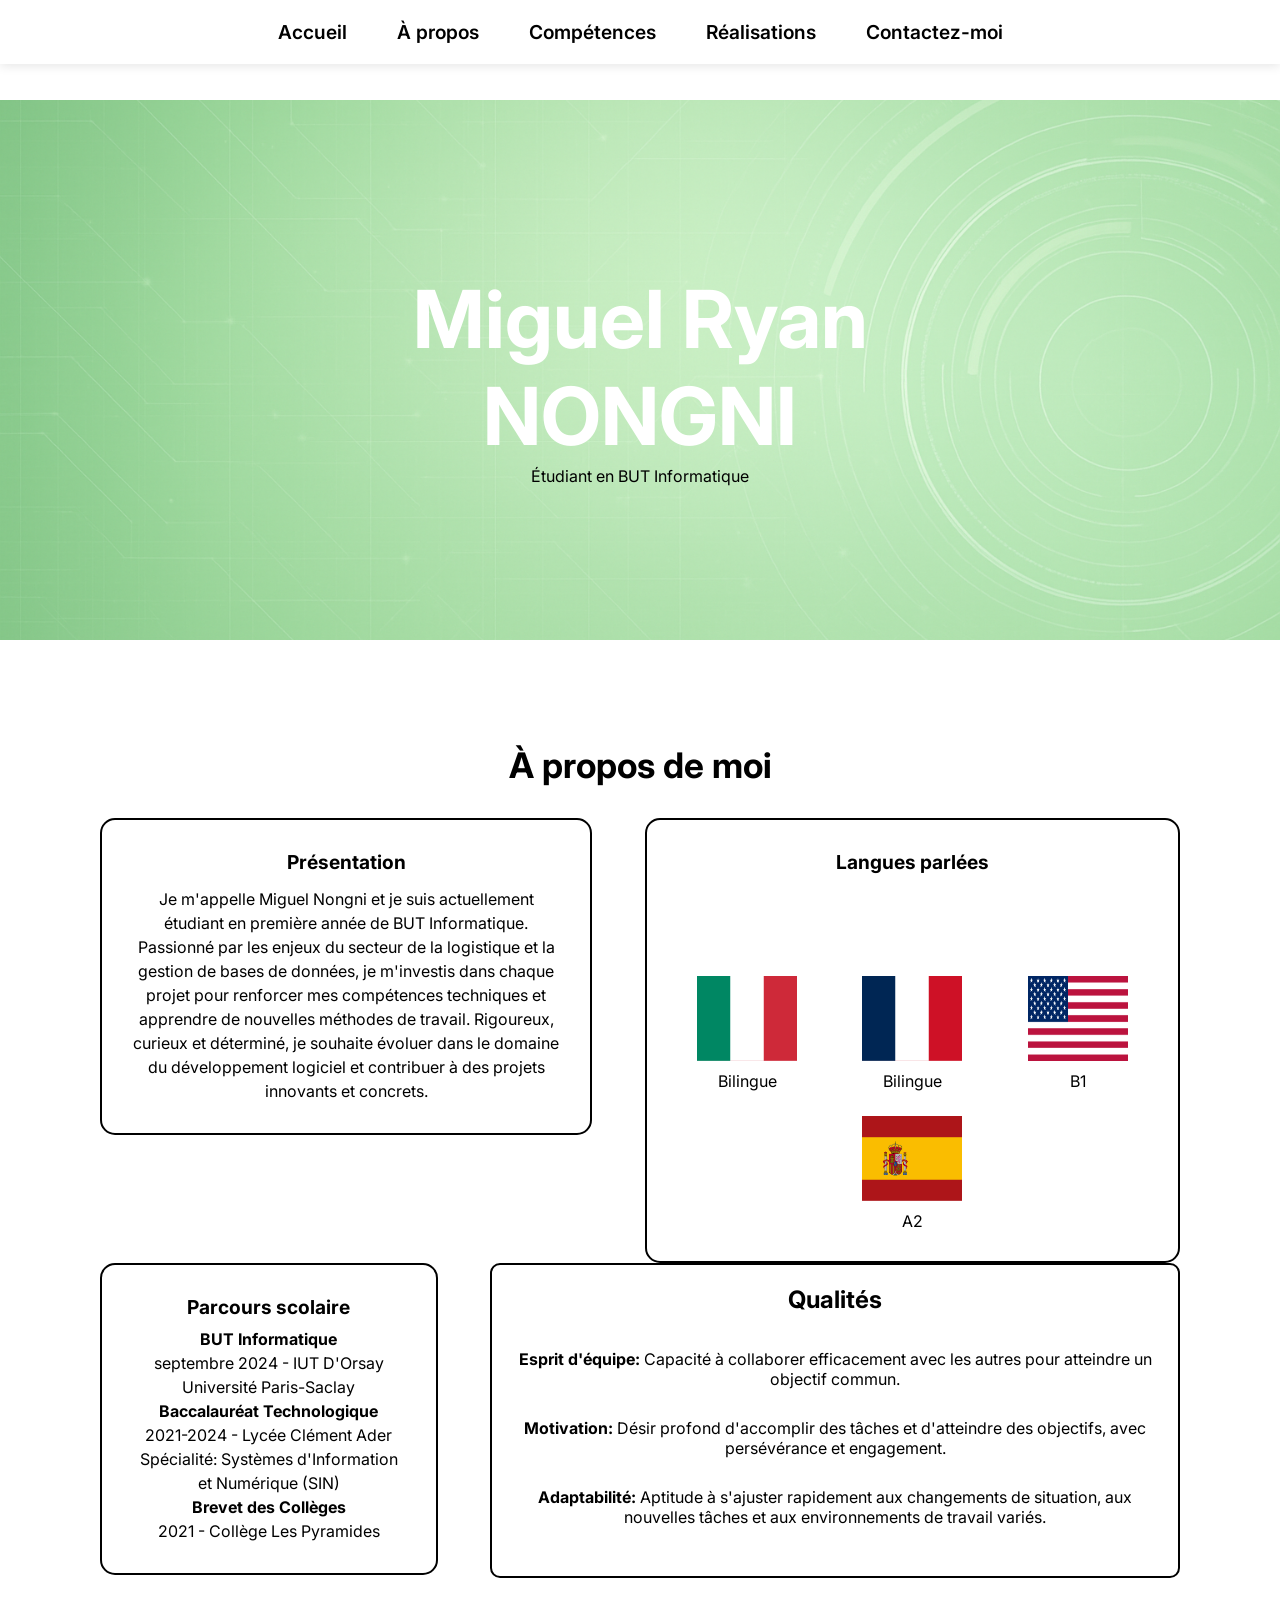
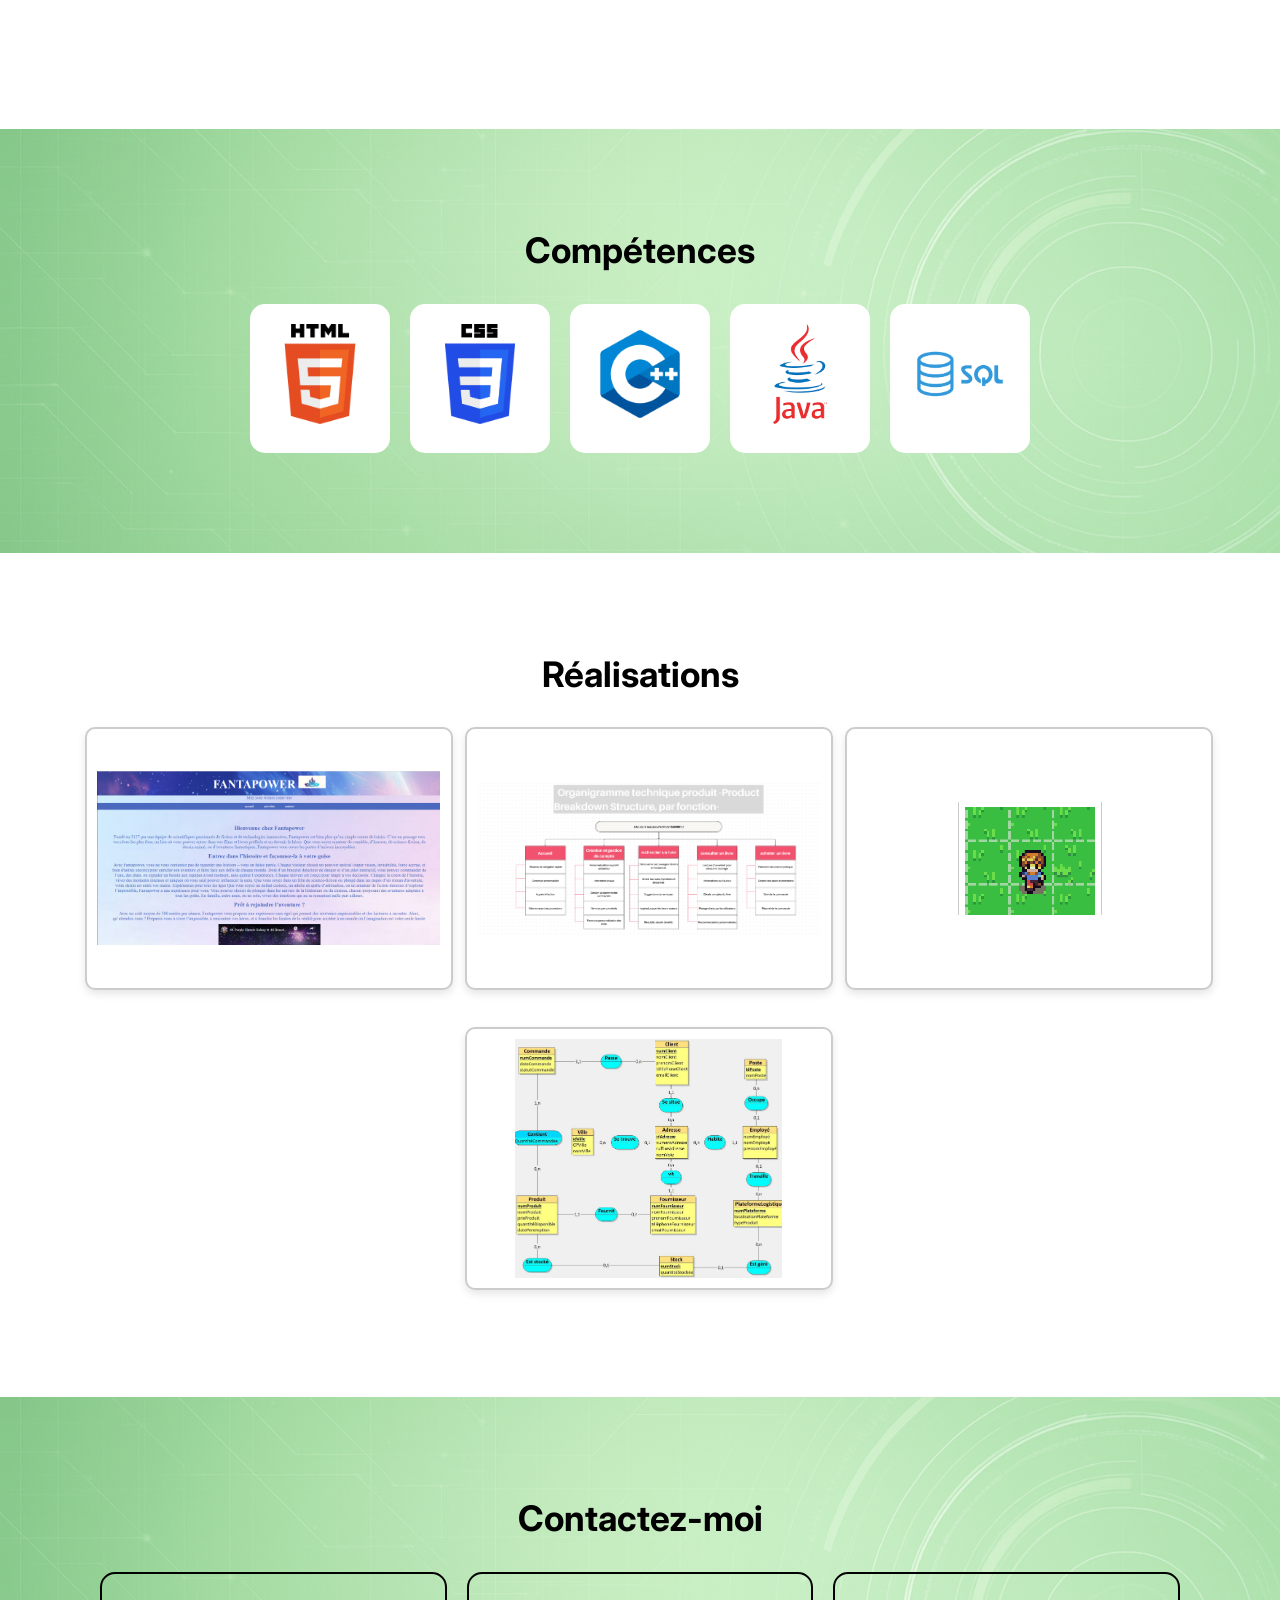
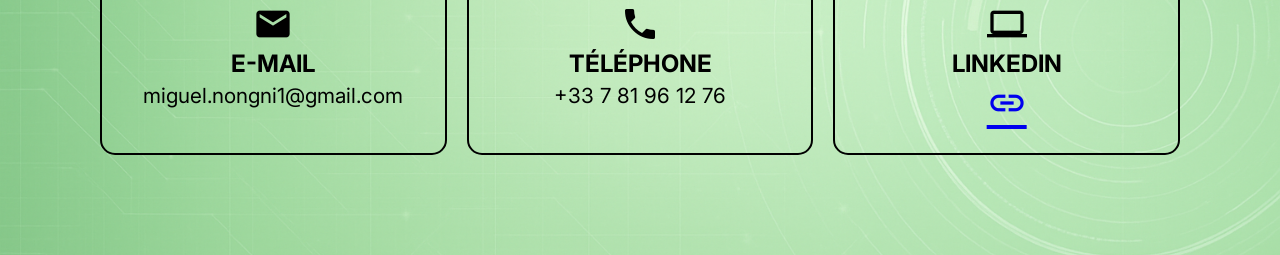
==== commit 5702504d: "bonne taille texte efficace" ====
--- a/index.html
+++ b/index.html
@@ -38,7 +38,7 @@
                         <h3>Présentation</h3>
                         <p>
                             Je m'appelle Miguel Nongni et je suis actuellement étudiant en première année de BUT Informatique.
-                            Passionné par le développement d'applications et la gestion de bases de données, je m'investis dans
+                            Passionné par les enjeux du secteur de la logistique et la gestion de bases de données, je m'investis dans
                             chaque projet pour renforcer mes compétences techniques et apprendre de nouvelles méthodes de travail.
                             Rigoureux, curieux et déterminé, je souhaite évoluer dans le domaine du développement logiciel et
                             contribuer à des projets innovants et concrets.
@@ -201,35 +201,33 @@
 
 
         <div id="contact" class="section bg-image">
-                <div class="boxed">
-                    <div class="text-center">
+             <div class="boxed">
+                <div class="text-center">
+                    <div class="w100">
                         <h2>Contactez-moi</h2>
-                        
-                        <div class="flex space_between wrap">
-                            <div class="w32 contact">
+                        <div class="contact-container">
+                            <div class="contact">
                                 <span class="material-icons icon">mail</span>
                                 <span class="label">E-mail</span>
-                                <span class="value">miguelnongni1@gmail.com</span>
-                            </div>
-
-                            <div class="w32 contact">
+                                <span class="value">miguel.nongni1@gmail.com</span>
+                            </div>
+                            <div class="contact">
                                 <span class="material-icons icon">call</span>
                                 <span class="label">Téléphone</span>
                                 <span class="value">+33 7 81 96 12 76</span>
                             </div>
-
-                            <div class="w32 contact">
+                            <div class="contact">
                                 <span class="material-icons icon">computer</span>
-                                <span class="label">LinkedIn</span>
+                                <span class="label ">LinkedIn</span>
                                 <a href="https://www.linkedin.com/in/miguel-nongni-70b570301">
                                     <span class="material-icons icon">link</span>
                                 </a>
                             </div>
                         </div>
-                        
-                    </div>
-                </div>
-            </div>
+                    </div>
+                </div>
+            </div>
+        </div>
 
 
         </body>
--- a/styles/styles.css
+++ b/styles/styles.css
@@ -1,6 +1,5 @@
 @import url('https://fonts.googleapis.com/css2?family=Inter:ital,opsz,wght@0,14..32,100..900;1,14..32,100..900&display=swap');
 
-/* 1. Reset et Bases */
 * {
     margin: 0;
     padding: 0;
@@ -11,12 +10,24 @@
     padding-top: 100px;
 }
 
-h1 { color: #fff; font-size: 5rem; }
-h2 { font-size: 2.2rem; margin-bottom: 3%; }
-h3 { padding-bottom: 3%; font-size: 120%; }
-p { font-size: 100%; line-height: 1.5; }
-
-/* 2. Navigation */
+h1 {
+    color: #fff;
+    font-size: 5rem;
+}
+
+h2 {
+    font-size: 2.2rem;
+    margin-bottom: 3%;
+}
+h3 {
+    padding-bottom: 3%;
+    font-size: 120%;
+}
+p {
+    font-size: 100%;
+    line-height: 1.5;
+}
+
 .navbar {
     width: 100%;
     background: #fff;
@@ -42,9 +53,14 @@
     transition: color 0.3s;
 }
 
-.navbar a:hover { color: #34db6e; }
-
-/* 3. Slider Accueil */
+.navbar a:hover {
+    color: #34db6e;
+}
+
+.space-between {
+    justify-content: space-between;
+}
+
 .slider img {
     width: 100%;
     min-height: 60vh;
@@ -61,22 +77,32 @@
     position: absolute;
     top: 10%;
     left: 50%;
-    bottom: 50%;
+    bottom: 50%;;
     transform: translate(-50%, 50%);
     text-align: center;
 }
 
-/* 4. Layout et Classes utilitaires */
-.section { padding: 100px; }
-.boxed { max-width: 1280px; margin-inline: auto; }
-.flex { display: flex; }
-.space_between { justify-content: space-between; }
-.column { flex-direction: column; }
-.wrap { flex-wrap: wrap; }
-.gap20 { gap: 20px; }
-
-.bg-white { background: #fff; text-align: center; }
-.bg-image { background: url('../img/backgreen1.png') center/cover no-repeat; }
+.section {
+    padding: 100px;
+}
+
+.bg-white {
+    background: #fff;
+    text-align: center;
+}
+
+.bg-image {
+    background: url('../img/backgreen1.png') center/cover no-repeat;
+}
+
+.boxed {
+    max-width: 1280px;
+    margin-inline: auto;
+}
+
+.flex {
+    display: flex;
+}
 
 .text-center {
     display: flex;
@@ -85,73 +111,270 @@
     text-align: center;
 }
 
-/* 5. Tailles de colonnes */
-.w100 { width: 100%; }
-.w60 { width: 60%; text-align: left; }
-.w40 { 
-    width: 40%; 
-    border: 2px solid #000000; 
-    border-radius: 15px; 
-    padding: 30px; 
-    margin-right: 3%; 
-    margin-bottom: 5%; 
-}
-.w32 { width: 32%; }
-.wm100 { width: 100%; }
-
-/* 6. À Propos / Compétences / Réalisations (Tes styles existants) */
-.about-content { display: flex; gap: 20px; align-items: flex-start; }
-.languages-container { border: 2px solid #000; border-radius: 15px; padding: 30px; }
-.language-item img { width: 100px; height: 80px; }
-.qualites-container { border: 2px solid #000; border-radius: 10px; padding: 20px; }
-.competences { background: #ffffff; border-radius: 15px; padding: 20px; }
-.project-card { width: 300px; height: 250px; perspective: 1000px; }
-.card-inner { position: relative; width: 100%; height: 100%; transition: transform 0.6s; transform-style: preserve-3d; }
-.project-card.flipped .card-inner { transform: rotateY(180deg); }
-.card-front, .card-back { position: absolute; width: 100%; height: 100%; backface-visibility: hidden; border: 2px solid #ccc; border-radius: 10px; background: #fff; padding: 10px; display: flex; flex-direction: column; justify-content: center; align-items: center; }
-.card-back { transform: rotateY(180deg); background-color: #f0f0f0; }
-
-/* 7. SECTION CONTACT (L'ordre suit le HTML maintenant) */
-
-#contact .flex { 
-    margin-top: 30px; 
+.w60 {
+    width: 60%;
+    text-align: left;
+}
+
+.w100 {
+    width: 100%;
+}
+
+.w32 {
+    width: 32%;
+}
+
+.w25 {
+    width: 25%;
+}
+
+.icon {
+    display: block;
+    font-size: 40px !important;
+}
+
+.label {
+    display: block;
+    font-weight: 700;
+    text-transform: uppercase;
+    margin: 5px 0;
+    font-size: 1.5em;
+}
+
+.value {
+    display: block;
+    font-size: 1.3rem;
+}
+.logos-row {
+    display: flex;
+    justify-content: center;
+    gap: 20px;
+    flex-wrap: wrap; /* Pour que ça reste propre sur petit écran */
+    width: 100%;
 }
 
 .contact {
-    background: #fff; /* Pour que les blocs ressortent sur l'image de fond */
+   flex: 1;
+    min-width: 280px; 
+    max-width: 350px; 
     border: 2px solid #000000;
     border-radius: 15px;
     padding: 30px;
     box-sizing: border-box;
-    text-align: center;
-}
-
-.contact .icon {
-    display: block;
-    font-size: 40px !important;
+    display: flex; 
+    flex-direction: column;
+    align-items: center;
+}
+
+.competences {
+    background: #ffffff;
+    border-radius: 15px;
+    padding: 20px;
+    box-sizing: border-box;
+    min-width: 120px; 
+    flex: 1; 
+    max-width: 200px;
+}
+
+.competences img {
+    width: 100px;
+    height: 100px;
+    object-fit: contain;
+    margin-bottom: 5px;
+}
+
+.l {
+    display: flex;
+    flex-direction: column;
+    align-items: center;
+    text-align: center;
+}
+
+.l img {
+    width: 70px;
+    height: 70px;
+    object-fit: contain;
+    margin-bottom: 5px;
+}
+
+.column {
+    flex-direction: column;
+}
+
+.gap20 {
+    gap: 20px;
+}
+
+.wm100 {
+    width: 100%;
+}
+
+.niveau {
+    text-align: center;
+}
+
+.center-content {
+    justify-content: center;
+    align-items: center;
+    text-align: center;
+    height: 100%;
+}
+
+.w40 {
+    width: 40%;
+    border: 2px solid #000000;
+    border-radius: 15px;
+    padding: 30px;
+    display: flex;
+    flex-direction: column;
+    justify-content: center;
+    margin-right: 3%;
+    margin-bottom: 5%;
+}
+
+.about-content {
+    display: flex;
+    gap: 20px;
+    align-items: flex-start;
+}
+
+.languages-container {
+    display: flex;
+    flex-direction: column;
+    border: 2px solid #000;
+    border-radius: 15px;
+    padding: 30px;
+    box-sizing: border-box;
+    width: auto;
+}
+
+.languages-container h3 {
+    text-align: center;
+    margin-bottom: 50px;
+}
+
+.languages-list {
+    display: flex;
+    flex-wrap: wrap;
+    gap: 25px;
+    margin-top: 8%;
+    justify-content: space-around;
+}
+
+.language-item {
+    display: flex;
+    flex-direction: column;
+    align-items: center;
+    text-align: center;
+}
+
+.language-item img {
+    width: 100px;
+    height: 85px;
     margin-bottom: 10px;
-    color: #34db6e; /* Rappel du vert */
-}
-
-.contact .label {
-    display: block;
-    font-weight: 700;
-    text-transform: uppercase;
-    font-size: 1.2rem;
+}
+
+.qualites-container {
+    border: 2px solid #000;
+    border-radius: 10px;
+    padding: 20px;
+    margin-bottom: 20px;
+}
+
+.qualites-container h3 {
+    font-size: 1.5em;
+    margin-bottom: 15px;
+    text-align: center;
+}
+
+.qualites-liste {
+    list-style: none;
+    padding: 0;
+}
+
+.qualite-item {
+    margin-bottom: 29px;
+}
+
+.qualite-item b {
+    font-weight: bold;
+}
+
+.projects-container {
+    display: flex;
+    flex-wrap: wrap;
+    justify-content: center;
+    gap :30px;
+    width: 130%;
+}
+
+.contact-container {
+    display: flex;
+    justify-content: center; 
+    gap: 20px;
+    flex-wrap: wrap;
+    width: 100%;
+}
+
+.project-card {
+    width: 350px;
+    height: 250px;
+    perspective: 1000px;
+    cursor: pointer;
+    margin-bottom: 20px;
+}
+
+.card-inner {
+    position: relative;
+    width: 105%;
+    height: 105%;
+    text-align: center;
+    transition: transform 0.6s;
+    transform-style: preserve-3d;
+}
+
+.project-card.flipped .card-inner {
+    transform: rotateY(180deg);
+}
+
+.card-front, .card-back {
+    position: absolute;
+    width: 100%;
+    height: 100%;
+    backface-visibility: hidden;
+    display: flex;
+    flex-direction: column;
+    justify-content: center;
+    align-items: center;
+    border: 2px solid #ccc;
+    border-radius: 10px;
+    box-shadow: 0 4px 8px rgba(0, 0, 0, 0.1);
+    background-color: #fff;
+    padding: 10px;
+    box-sizing: border-box;
+}
+
+.card-front img {
+    max-width: 100%;
+    max-height: 100%;
+    object-fit: contain;
+}
+
+.card-back {
+    transform: rotateY(180deg);
+    background-color: #f0f0f0;
+}
+
+.card-back h3 {
     margin-bottom: 10px;
-}
-
-.contact .value {
-    display: block;
-    font-size: 1.1rem;
-    word-break: break-all; /* Évite que l'email dépasse sur mobile */
-}
-
-.contact a {
-    color: #000;
-    transition: 0.3s;
-}
-
-.contact a:hover {
-    color: #34db6e;
+    color: #333;
+}
+
+.card-back p {
+    font-size: 0.9rem;
+    color: #555;
+}
+
+.wrap {
+    flex-wrap: wrap;
 }
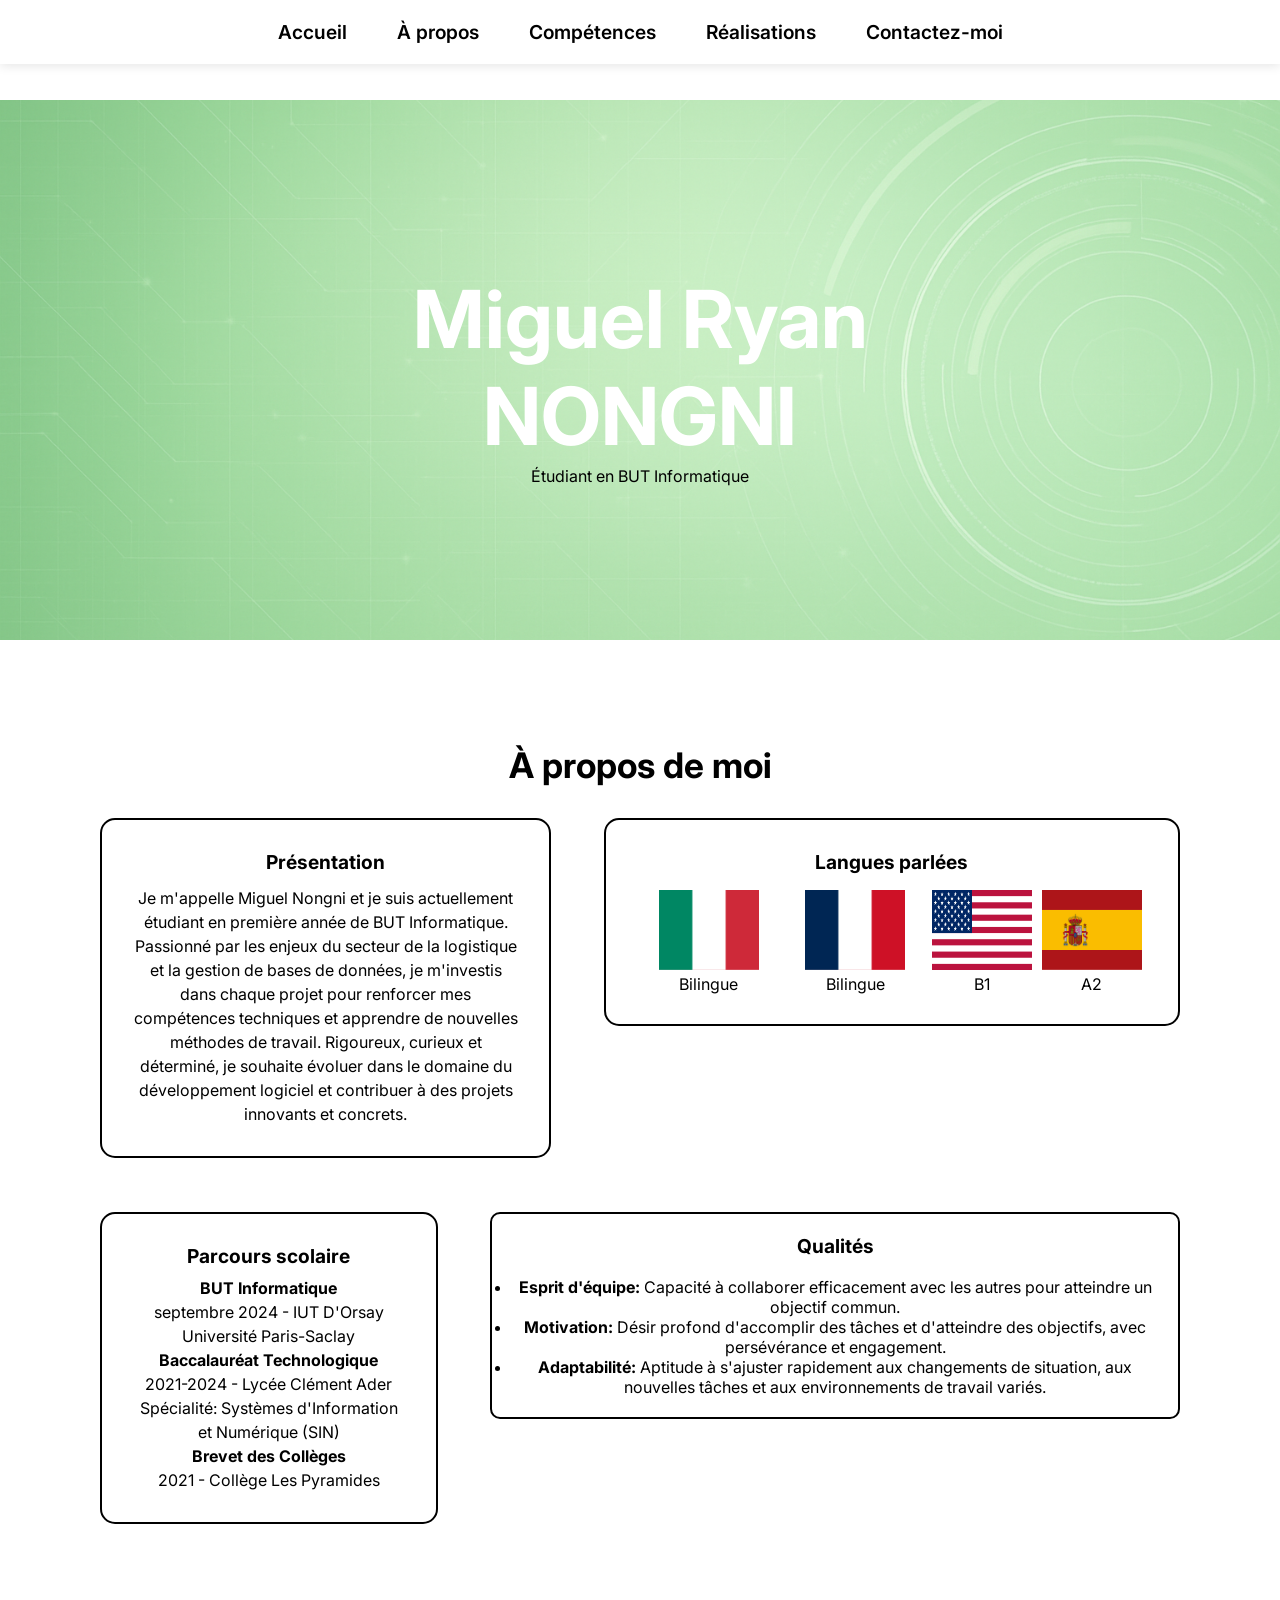
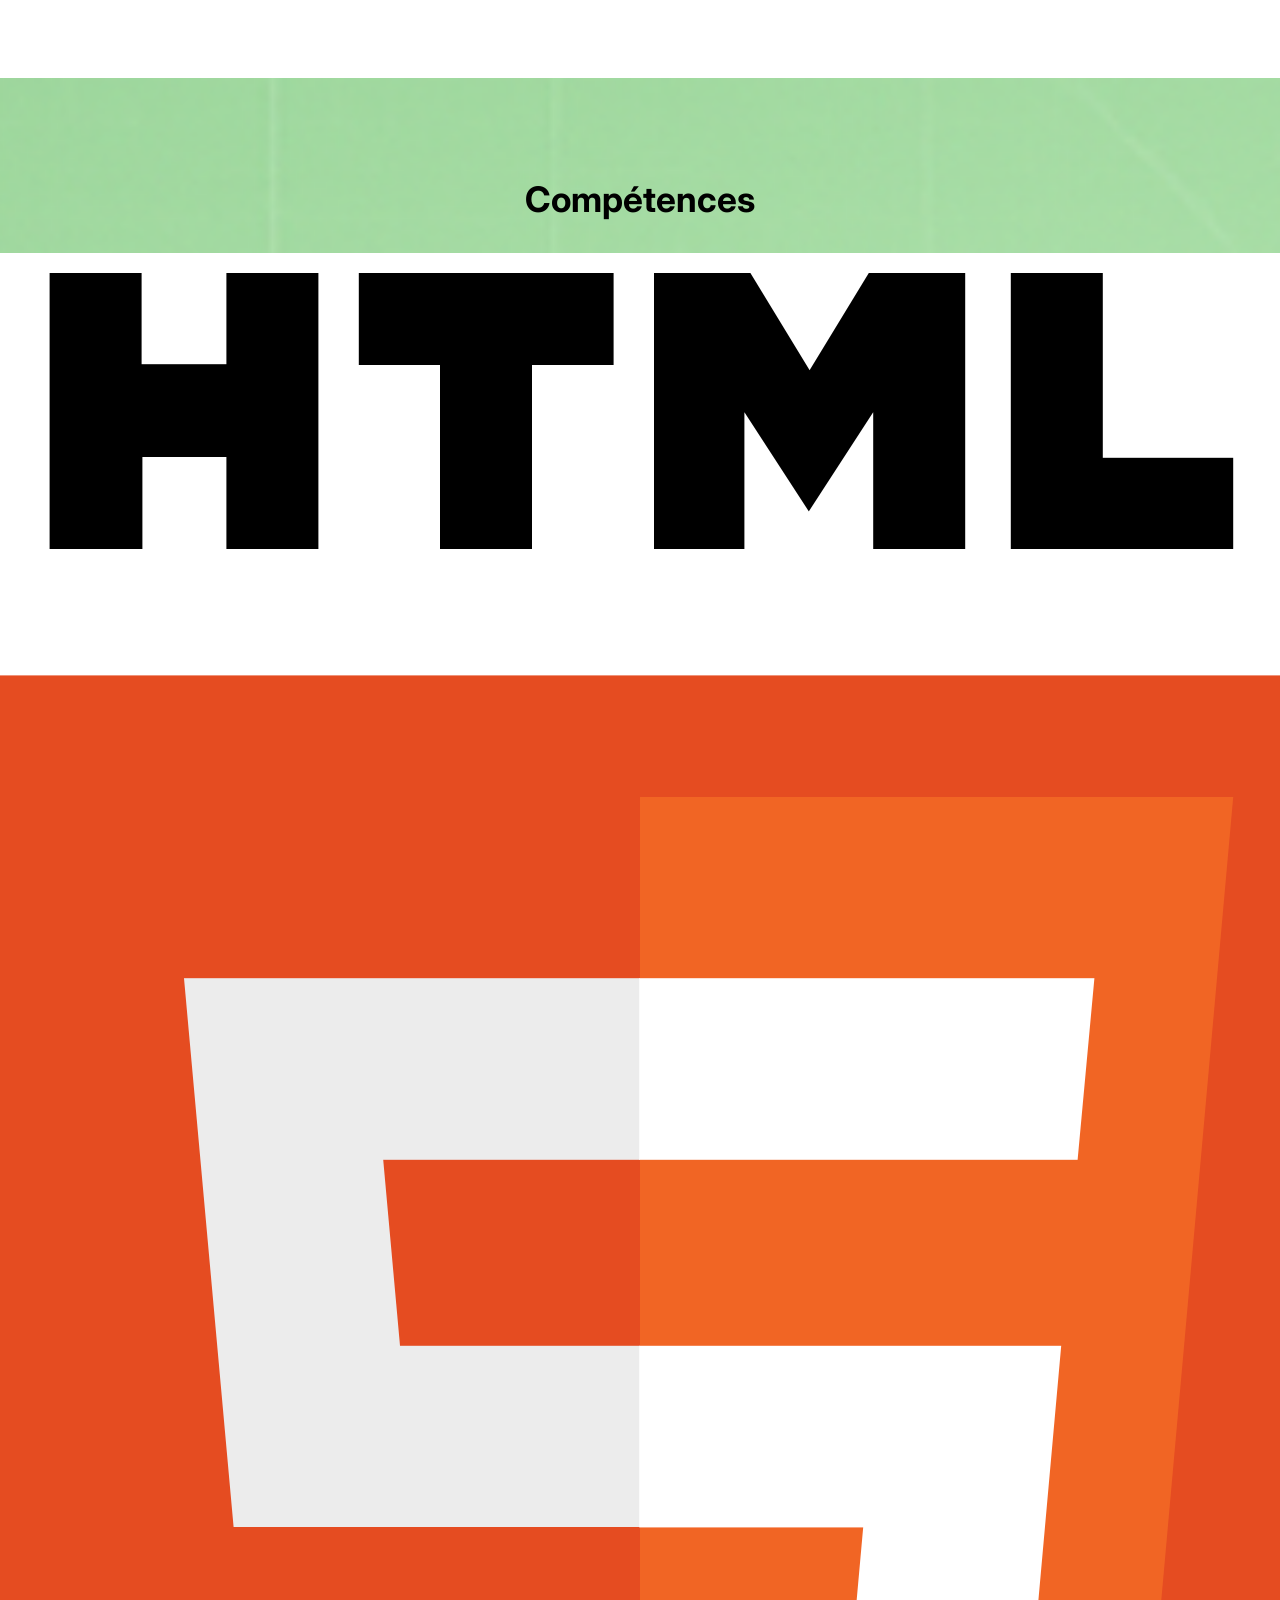
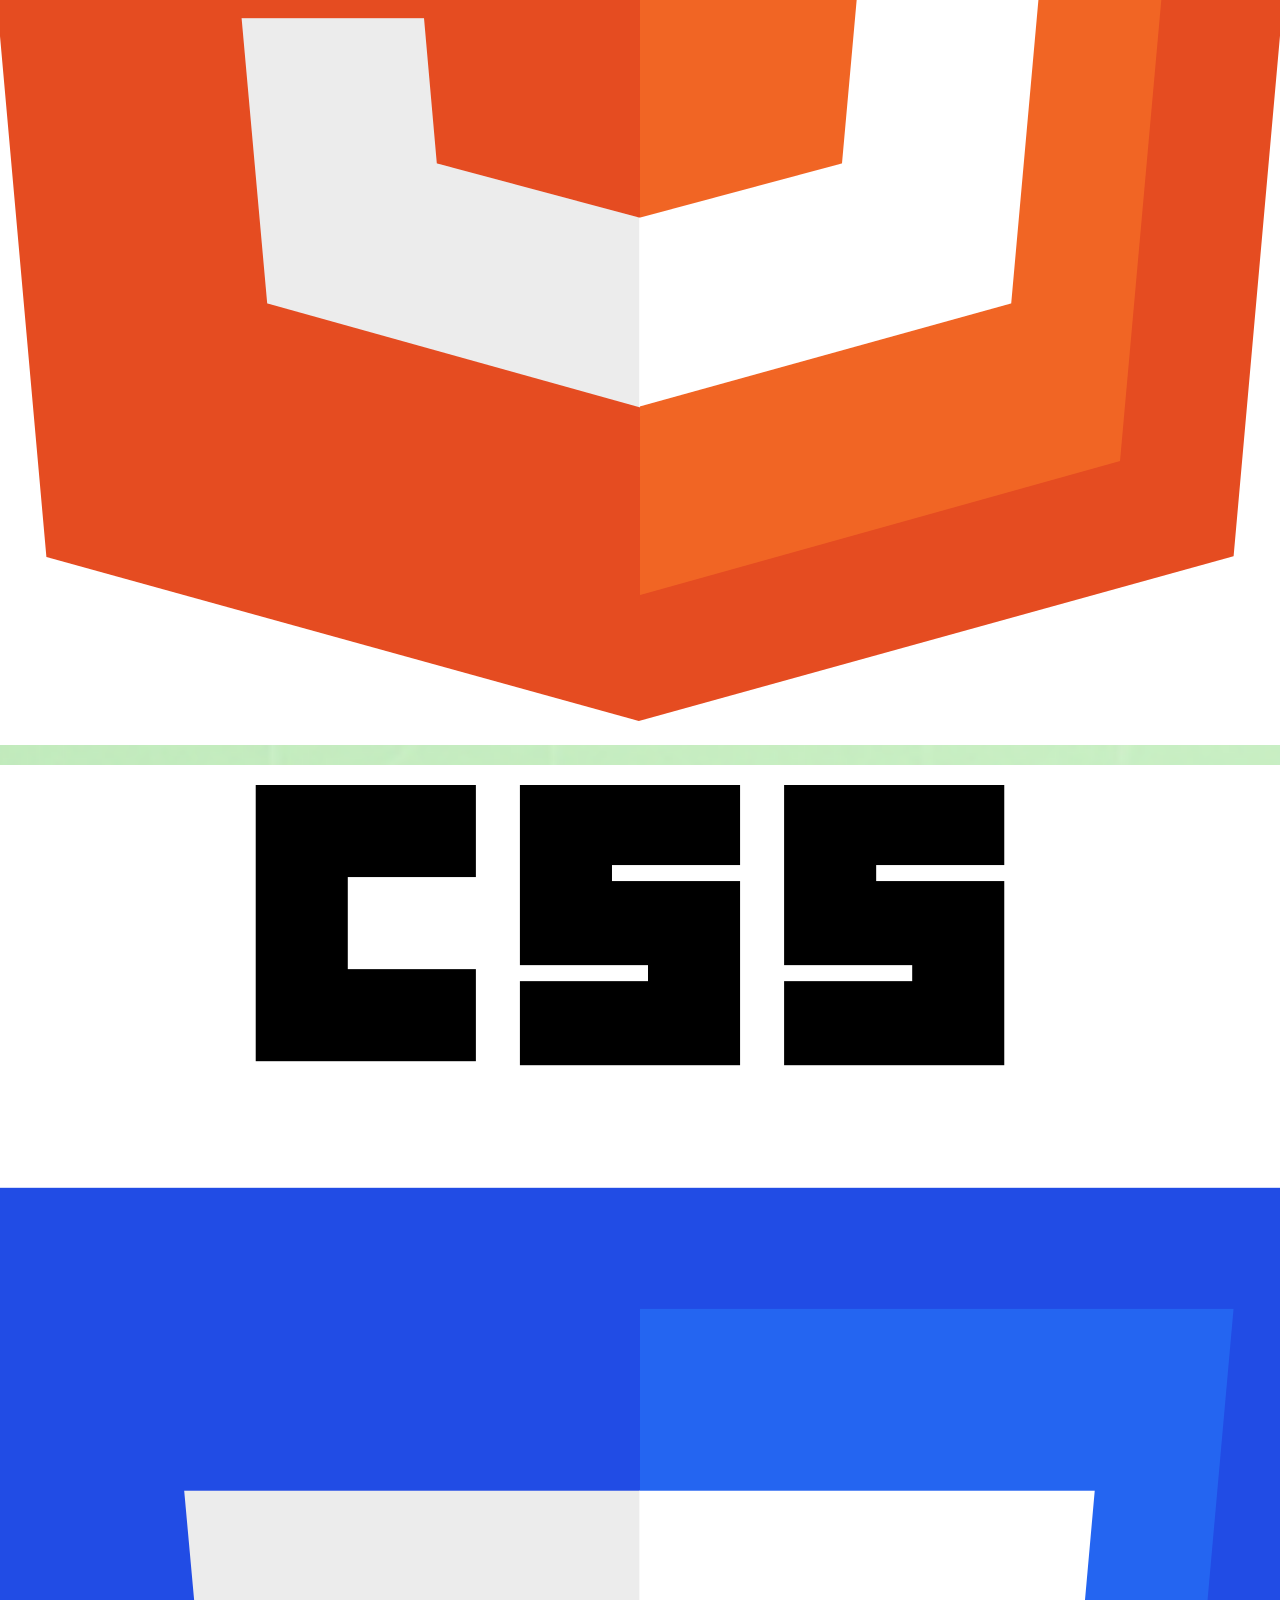
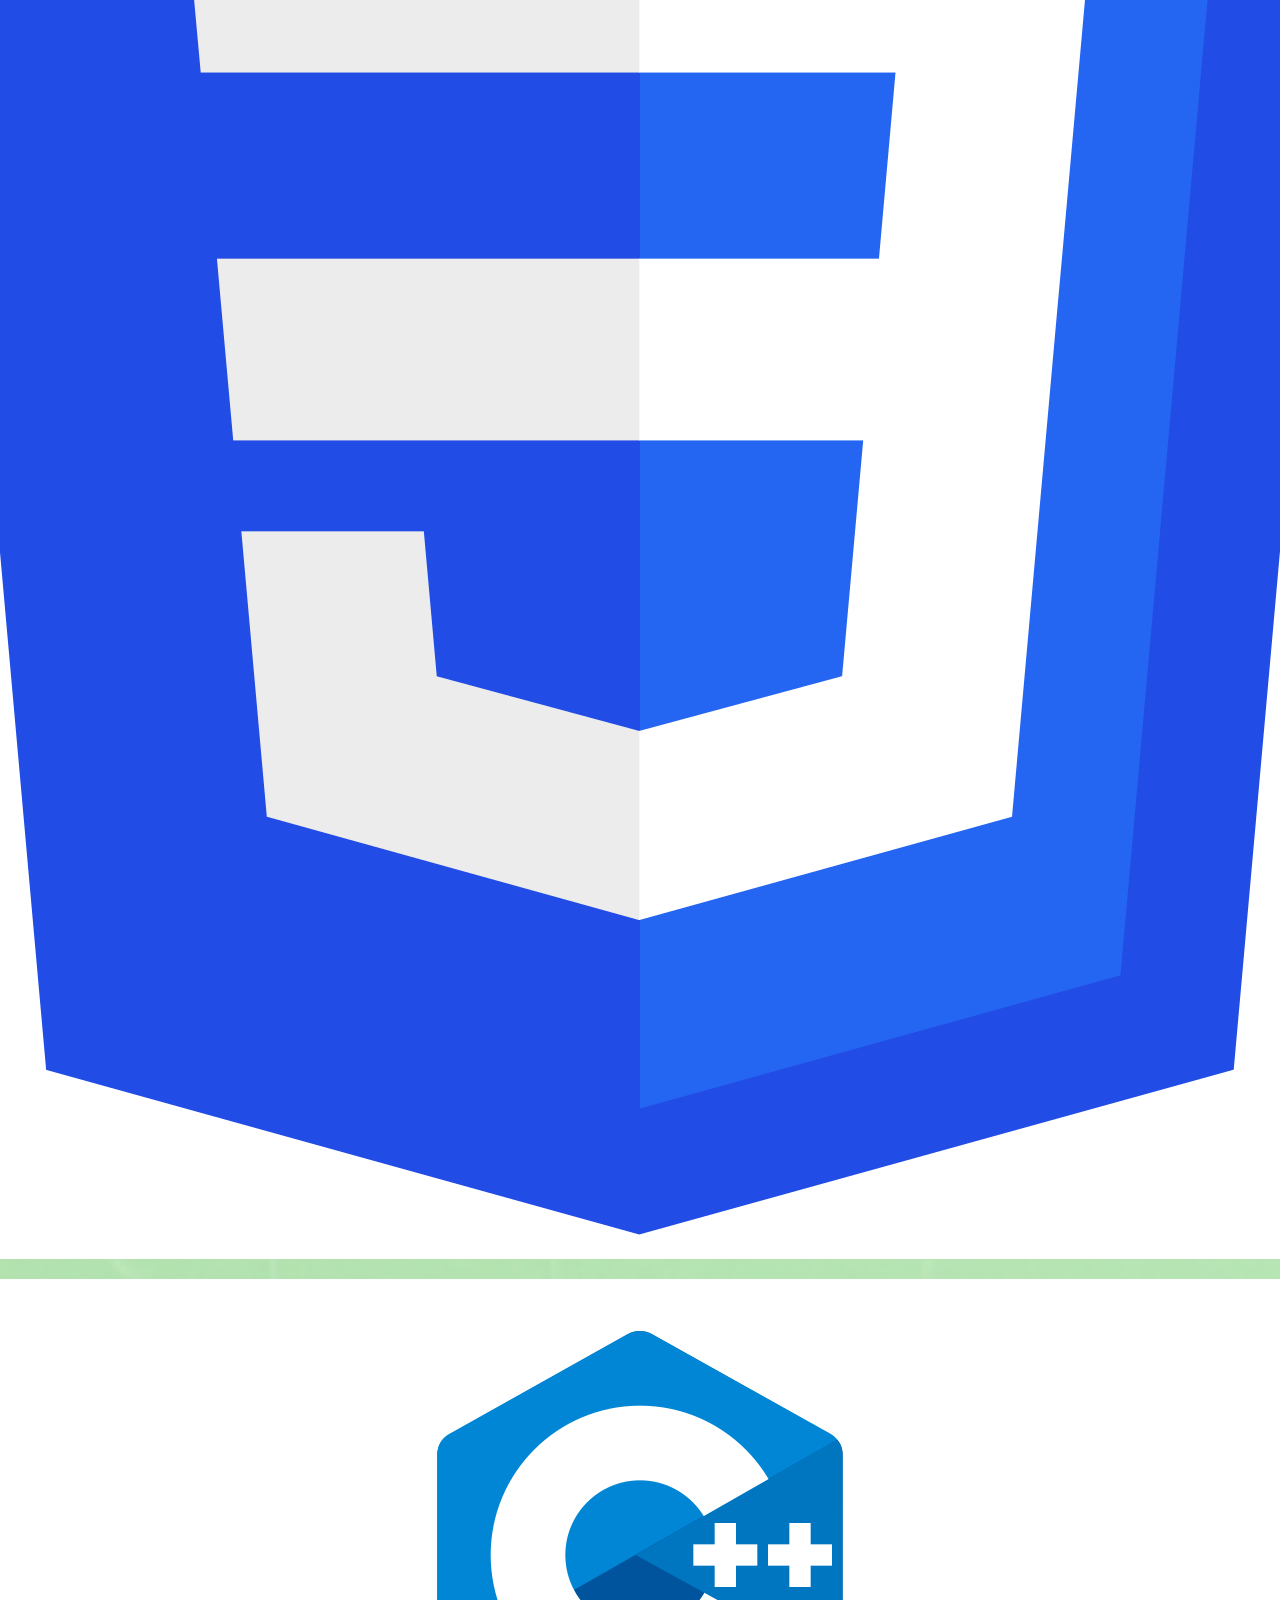
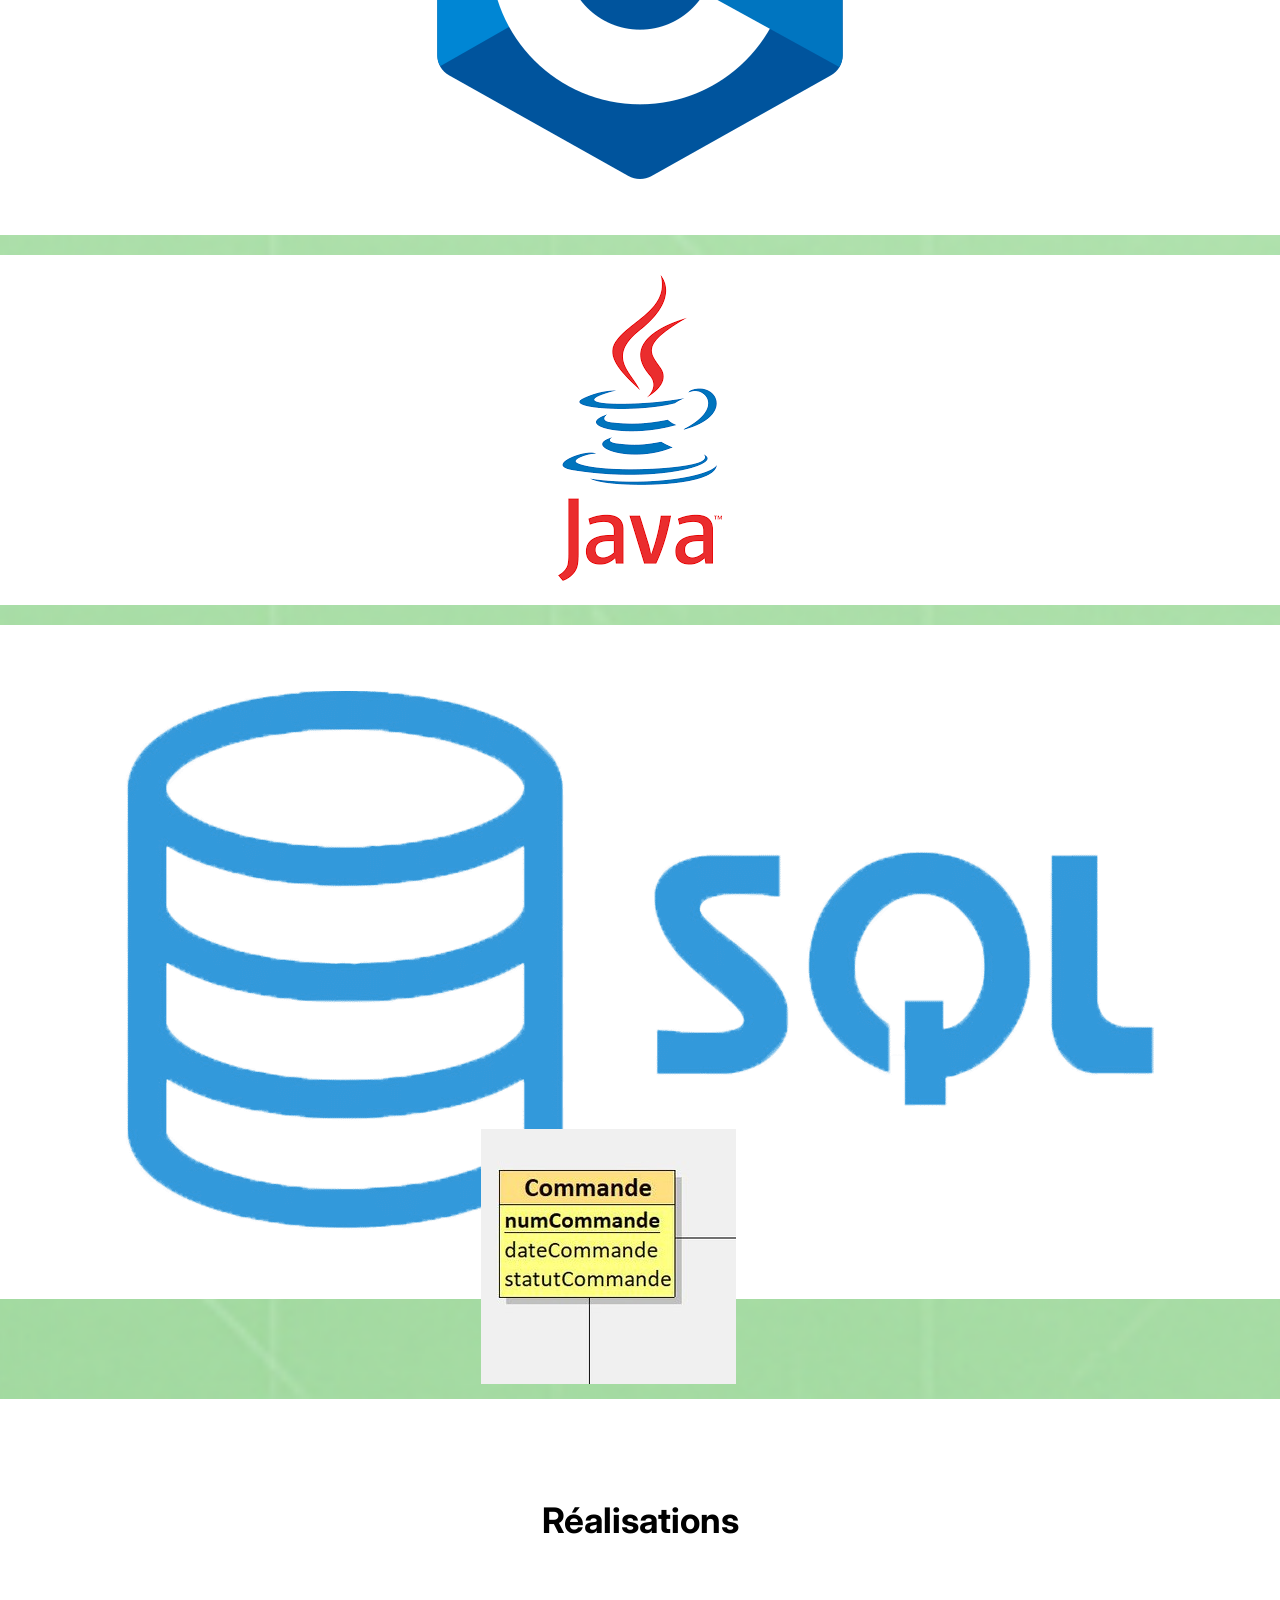
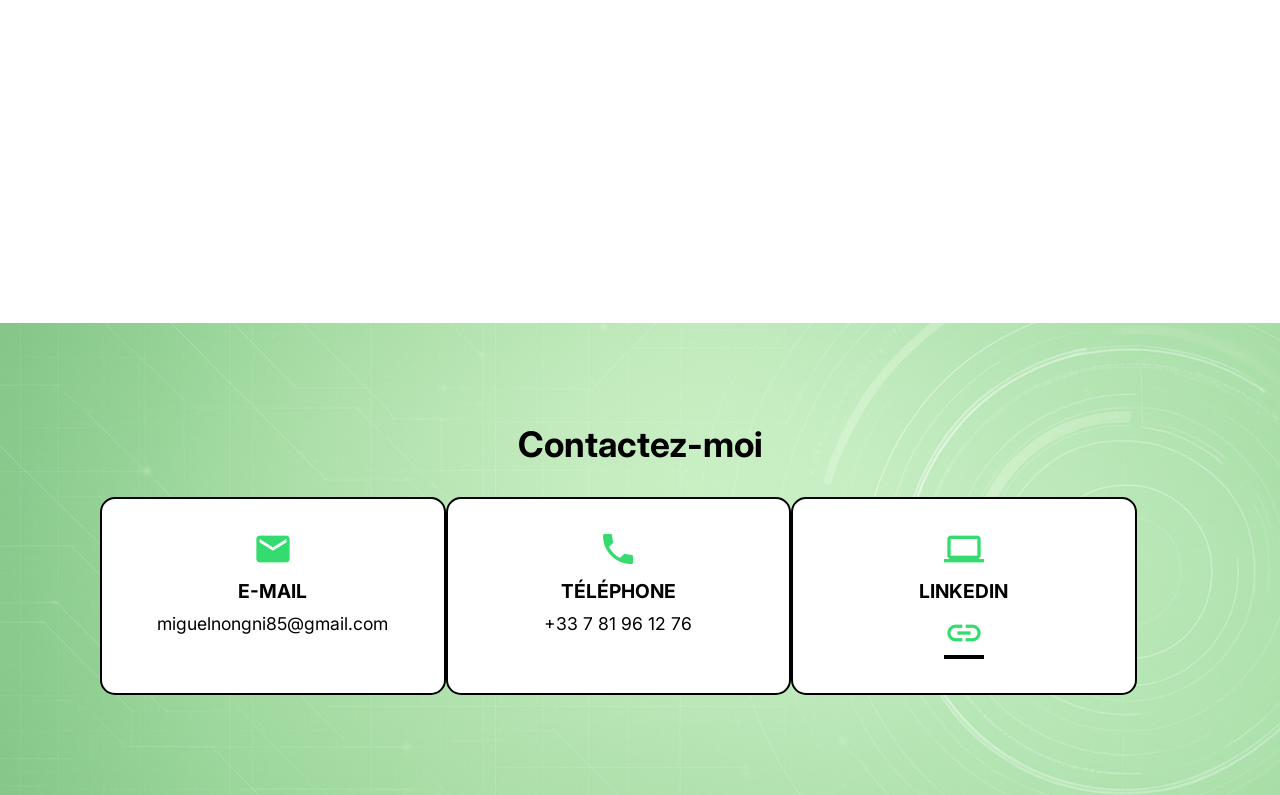
==== commit 3f1f60c6: "confilits resolu" ====
--- a/index.html
+++ b/index.html
@@ -201,33 +201,33 @@
 
 
         <div id="contact" class="section bg-image">
-             <div class="boxed">
+            <div class="boxed">
                 <div class="text-center">
                     <div class="w100">
                         <h2>Contactez-moi</h2>
-                        <div class="contact-container">
-                            <div class="contact">
+                        <div class ="flex space-between">
+                            <div class="w32 contact">
                                 <span class="material-icons icon">mail</span>
-                                <span class="label">E-mail</span>
-                                <span class="value">miguel.nongni1@gmail.com</span>
-                            </div>
-                            <div class="contact">
+                                <span class="label ">E-mail</span>
+                                <span class="value">miguelnongni85@gmail.com</span>
+                            </div>
+                            <div class="w32 contact">
                                 <span class="material-icons icon">call</span>
                                 <span class="label">Téléphone</span>
                                 <span class="value">+33 7 81 96 12 76</span>
                             </div>
-                            <div class="contact">
+                            <div class="w32 contact">
                                 <span class="material-icons icon">computer</span>
                                 <span class="label ">LinkedIn</span>
-                                <a href="https://www.linkedin.com/in/miguel-nongni-70b570301">
+                                <a href="https://www.linkedin.com/in/miguel-nongni-70b570301" >
                                     <span class="material-icons icon">link</span>
                                 </a>
                             </div>
                         </div>
-                    </div>
-                </div>
-            </div>
-        </div>
+                        
+                    </div>
+                </div>
+            </div>
 
 
         </body>
--- a/styles/styles.css
+++ b/styles/styles.css
@@ -1,5 +1,6 @@
 @import url('https://fonts.googleapis.com/css2?family=Inter:ital,opsz,wght@0,14..32,100..900;1,14..32,100..900&display=swap');
 
+/* 1. Reset et Bases */
 * {
     margin: 0;
     padding: 0;
@@ -10,24 +11,12 @@
     padding-top: 100px;
 }
 
-h1 {
-    color: #fff;
-    font-size: 5rem;
-}
+h1 { color: #fff; font-size: 5rem; }
+h2 { font-size: 2.2rem; margin-bottom: 3%; }
+h3 { padding-bottom: 3%; font-size: 120%; }
+p { font-size: 100%; line-height: 1.5; }
 
-h2 {
-    font-size: 2.2rem;
-    margin-bottom: 3%;
-}
-h3 {
-    padding-bottom: 3%;
-    font-size: 120%;
-}
-p {
-    font-size: 100%;
-    line-height: 1.5;
-}
-
+/* 2. Navigation */
 .navbar {
     width: 100%;
     background: #fff;
@@ -53,14 +42,9 @@
     transition: color 0.3s;
 }
 
-.navbar a:hover {
-    color: #34db6e;
-}
+.navbar a:hover { color: #34db6e; }
 
-.space-between {
-    justify-content: space-between;
-}
-
+/* 3. Slider Accueil */
 .slider img {
     width: 100%;
     min-height: 60vh;
@@ -77,32 +61,22 @@
     position: absolute;
     top: 10%;
     left: 50%;
-    bottom: 50%;;
+    bottom: 50%;
     transform: translate(-50%, 50%);
     text-align: center;
 }
 
-.section {
-    padding: 100px;
-}
+/* 4. Layout et Classes utilitaires */
+.section { padding: 100px; }
+.boxed { max-width: 1280px; margin-inline: auto; }
+.flex { display: flex; }
+.space_between { justify-content: space-between; }
+.column { flex-direction: column; }
+.wrap { flex-wrap: wrap; }
+.gap20 { gap: 20px; }
 
-.bg-white {
-    background: #fff;
-    text-align: center;
-}
-
-.bg-image {
-    background: url('../img/backgreen1.png') center/cover no-repeat;
-}
-
-.boxed {
-    max-width: 1280px;
-    margin-inline: auto;
-}
-
-.flex {
-    display: flex;
-}
+.bg-white { background: #fff; text-align: center; }
+.bg-image { background: url('../img/backgreen1.png') center/cover no-repeat; }
 
 .text-center {
     display: flex;
@@ -111,39 +85,36 @@
     text-align: center;
 }
 
-.w60 {
-    width: 60%;
-    text-align: left;
+/* 5. Tailles de colonnes */
+.w100 { width: 100%; }
+.w60 { width: 60%; text-align: left; }
+.w40 { 
+    width: 40%; 
+    border: 2px solid #000000; 
+    border-radius: 15px; 
+    padding: 30px; 
+    margin-right: 3%; 
+    margin-bottom: 5%; 
 }
+.w32 { width: 32%; }
+.wm100 { width: 100%; }
 
-.w100 {
-    width: 100%;
-}
+/* 6. À Propos / Compétences / Réalisations (Tes styles existants) */
+.about-content { display: flex; gap: 20px; align-items: flex-start; }
+.languages-container { border: 2px solid #000; border-radius: 15px; padding: 30px; }
+.language-item img { width: 100px; height: 80px; }
+.qualites-container { border: 2px solid #000; border-radius: 10px; padding: 20px; }
+.competences { background: #ffffff; border-radius: 15px; padding: 20px; }
+.project-card { width: 300px; height: 250px; perspective: 1000px; }
+.card-inner { position: relative; width: 100%; height: 100%; transition: transform 0.6s; transform-style: preserve-3d; }
+.project-card.flipped .card-inner { transform: rotateY(180deg); }
+.card-front, .card-back { position: absolute; width: 100%; height: 100%; backface-visibility: hidden; border: 2px solid #ccc; border-radius: 10px; background: #fff; padding: 10px; display: flex; flex-direction: column; justify-content: center; align-items: center; }
+.card-back { transform: rotateY(180deg); background-color: #f0f0f0; }
 
-.w32 {
-    width: 32%;
-}
+/* 7. SECTION CONTACT (L'ordre suit le HTML maintenant) */
 
-.w25 {
-    width: 25%;
-}
-
-.icon {
-    display: block;
-    font-size: 40px !important;
-}
-
-.label {
-    display: block;
-    font-weight: 700;
-    text-transform: uppercase;
-    margin: 5px 0;
-    font-size: 1.5em;
-}
-
-.value {
-    display: block;
-    font-size: 1.3rem;
+#contact .flex { 
+    margin-top: 30px; 
 }
 .logos-row {
     display: flex;
@@ -154,227 +125,40 @@
 }
 
 .contact {
-   flex: 1;
-    min-width: 280px; 
-    max-width: 350px; 
+    background: #fff; /* Pour que les blocs ressortent sur l'image de fond */
     border: 2px solid #000000;
     border-radius: 15px;
     padding: 30px;
     box-sizing: border-box;
-    display: flex; 
-    flex-direction: column;
-    align-items: center;
-}
-
-.competences {
-    background: #ffffff;
-    border-radius: 15px;
-    padding: 20px;
-    box-sizing: border-box;
-    min-width: 120px; 
-    flex: 1; 
-    max-width: 200px;
-}
-
-.competences img {
-    width: 100px;
-    height: 100px;
-    object-fit: contain;
-    margin-bottom: 5px;
-}
-
-.l {
-    display: flex;
-    flex-direction: column;
-    align-items: center;
     text-align: center;
 }
 
-.l img {
-    width: 70px;
-    height: 70px;
-    object-fit: contain;
-    margin-bottom: 5px;
+.contact .icon {
+    display: block;
+    font-size: 40px !important;
+    margin-bottom: 10px;
+    color: #34db6e; /* Rappel du vert */
 }
 
-.column {
-    flex-direction: column;
-}
-
-.gap20 {
-    gap: 20px;
-}
-
-.wm100 {
-    width: 100%;
-}
-
-.niveau {
-    text-align: center;
-}
-
-.center-content {
-    justify-content: center;
-    align-items: center;
-    text-align: center;
-    height: 100%;
-}
-
-.w40 {
-    width: 40%;
-    border: 2px solid #000000;
-    border-radius: 15px;
-    padding: 30px;
-    display: flex;
-    flex-direction: column;
-    justify-content: center;
-    margin-right: 3%;
-    margin-bottom: 5%;
-}
-
-.about-content {
-    display: flex;
-    gap: 20px;
-    align-items: flex-start;
-}
-
-.languages-container {
-    display: flex;
-    flex-direction: column;
-    border: 2px solid #000;
-    border-radius: 15px;
-    padding: 30px;
-    box-sizing: border-box;
-    width: auto;
-}
-
-.languages-container h3 {
-    text-align: center;
-    margin-bottom: 50px;
-}
-
-.languages-list {
-    display: flex;
-    flex-wrap: wrap;
-    gap: 25px;
-    margin-top: 8%;
-    justify-content: space-around;
-}
-
-.language-item {
-    display: flex;
-    flex-direction: column;
-    align-items: center;
-    text-align: center;
-}
-
-.language-item img {
-    width: 100px;
-    height: 85px;
+.contact .label {
+    display: block;
+    font-weight: 700;
+    text-transform: uppercase;
+    font-size: 1.2rem;
     margin-bottom: 10px;
 }
 
-.qualites-container {
-    border: 2px solid #000;
-    border-radius: 10px;
-    padding: 20px;
-    margin-bottom: 20px;
+.contact .value {
+    display: block;
+    font-size: 1.1rem;
+    word-break: break-all; /* Évite que l'email dépasse sur mobile */
 }
 
-.qualites-container h3 {
-    font-size: 1.5em;
-    margin-bottom: 15px;
-    text-align: center;
+.contact a {
+    color: #000;
+    transition: 0.3s;
 }
 
-.qualites-liste {
-    list-style: none;
-    padding: 0;
-}
-
-.qualite-item {
-    margin-bottom: 29px;
-}
-
-.qualite-item b {
-    font-weight: bold;
-}
-
-.projects-container {
-    display: flex;
-    flex-wrap: wrap;
-    justify-content: center;
-    gap :30px;
-    width: 130%;
-}
-
-.contact-container {
-    display: flex;
-    justify-content: center; 
-    gap: 20px;
-    flex-wrap: wrap;
-    width: 100%;
-}
-
-.project-card {
-    width: 350px;
-    height: 250px;
-    perspective: 1000px;
-    cursor: pointer;
-    margin-bottom: 20px;
-}
-
-.card-inner {
-    position: relative;
-    width: 105%;
-    height: 105%;
-    text-align: center;
-    transition: transform 0.6s;
-    transform-style: preserve-3d;
-}
-
-.project-card.flipped .card-inner {
-    transform: rotateY(180deg);
-}
-
-.card-front, .card-back {
-    position: absolute;
-    width: 100%;
-    height: 100%;
-    backface-visibility: hidden;
-    display: flex;
-    flex-direction: column;
-    justify-content: center;
-    align-items: center;
-    border: 2px solid #ccc;
-    border-radius: 10px;
-    box-shadow: 0 4px 8px rgba(0, 0, 0, 0.1);
-    background-color: #fff;
-    padding: 10px;
-    box-sizing: border-box;
-}
-
-.card-front img {
-    max-width: 100%;
-    max-height: 100%;
-    object-fit: contain;
-}
-
-.card-back {
-    transform: rotateY(180deg);
-    background-color: #f0f0f0;
-}
-
-.card-back h3 {
-    margin-bottom: 10px;
-    color: #333;
-}
-
-.card-back p {
-    font-size: 0.9rem;
-    color: #555;
-}
-
-.wrap {
-    flex-wrap: wrap;
+.contact a:hover {
+    color: #34db6e;
 }
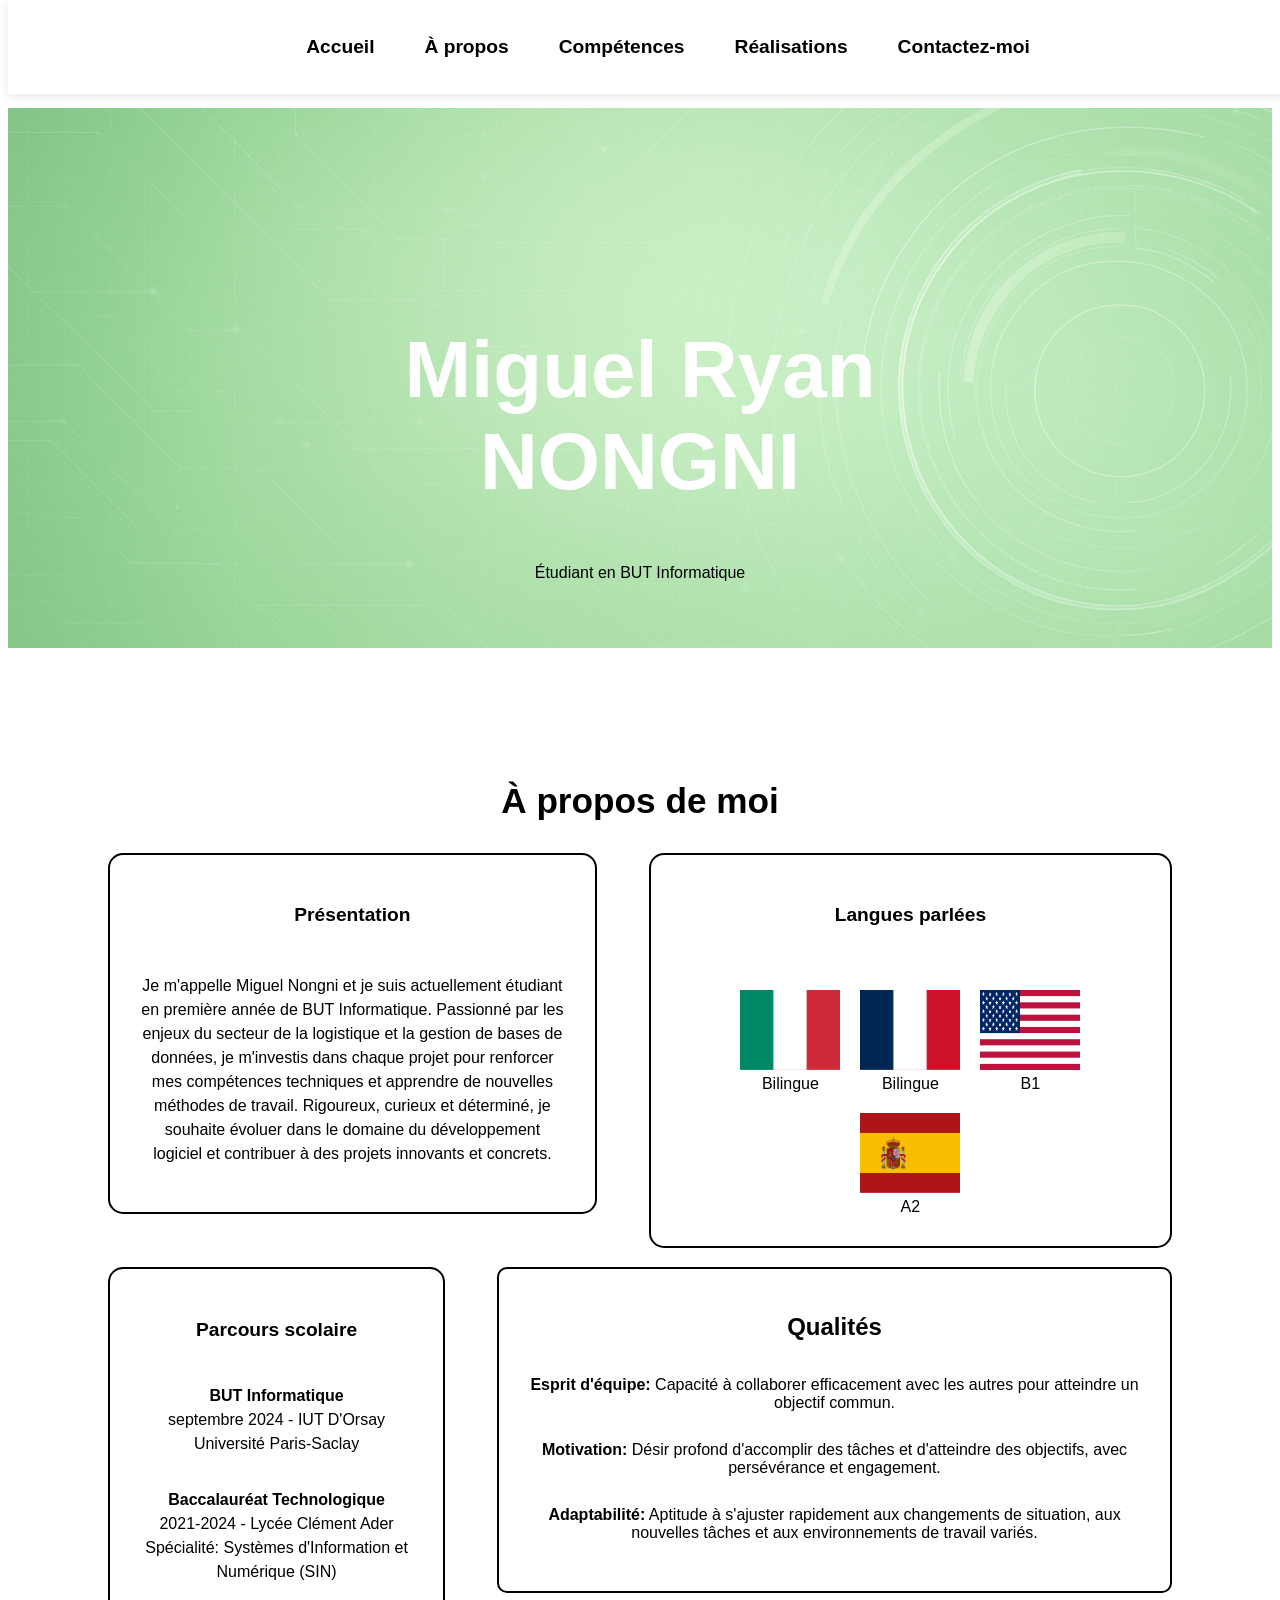
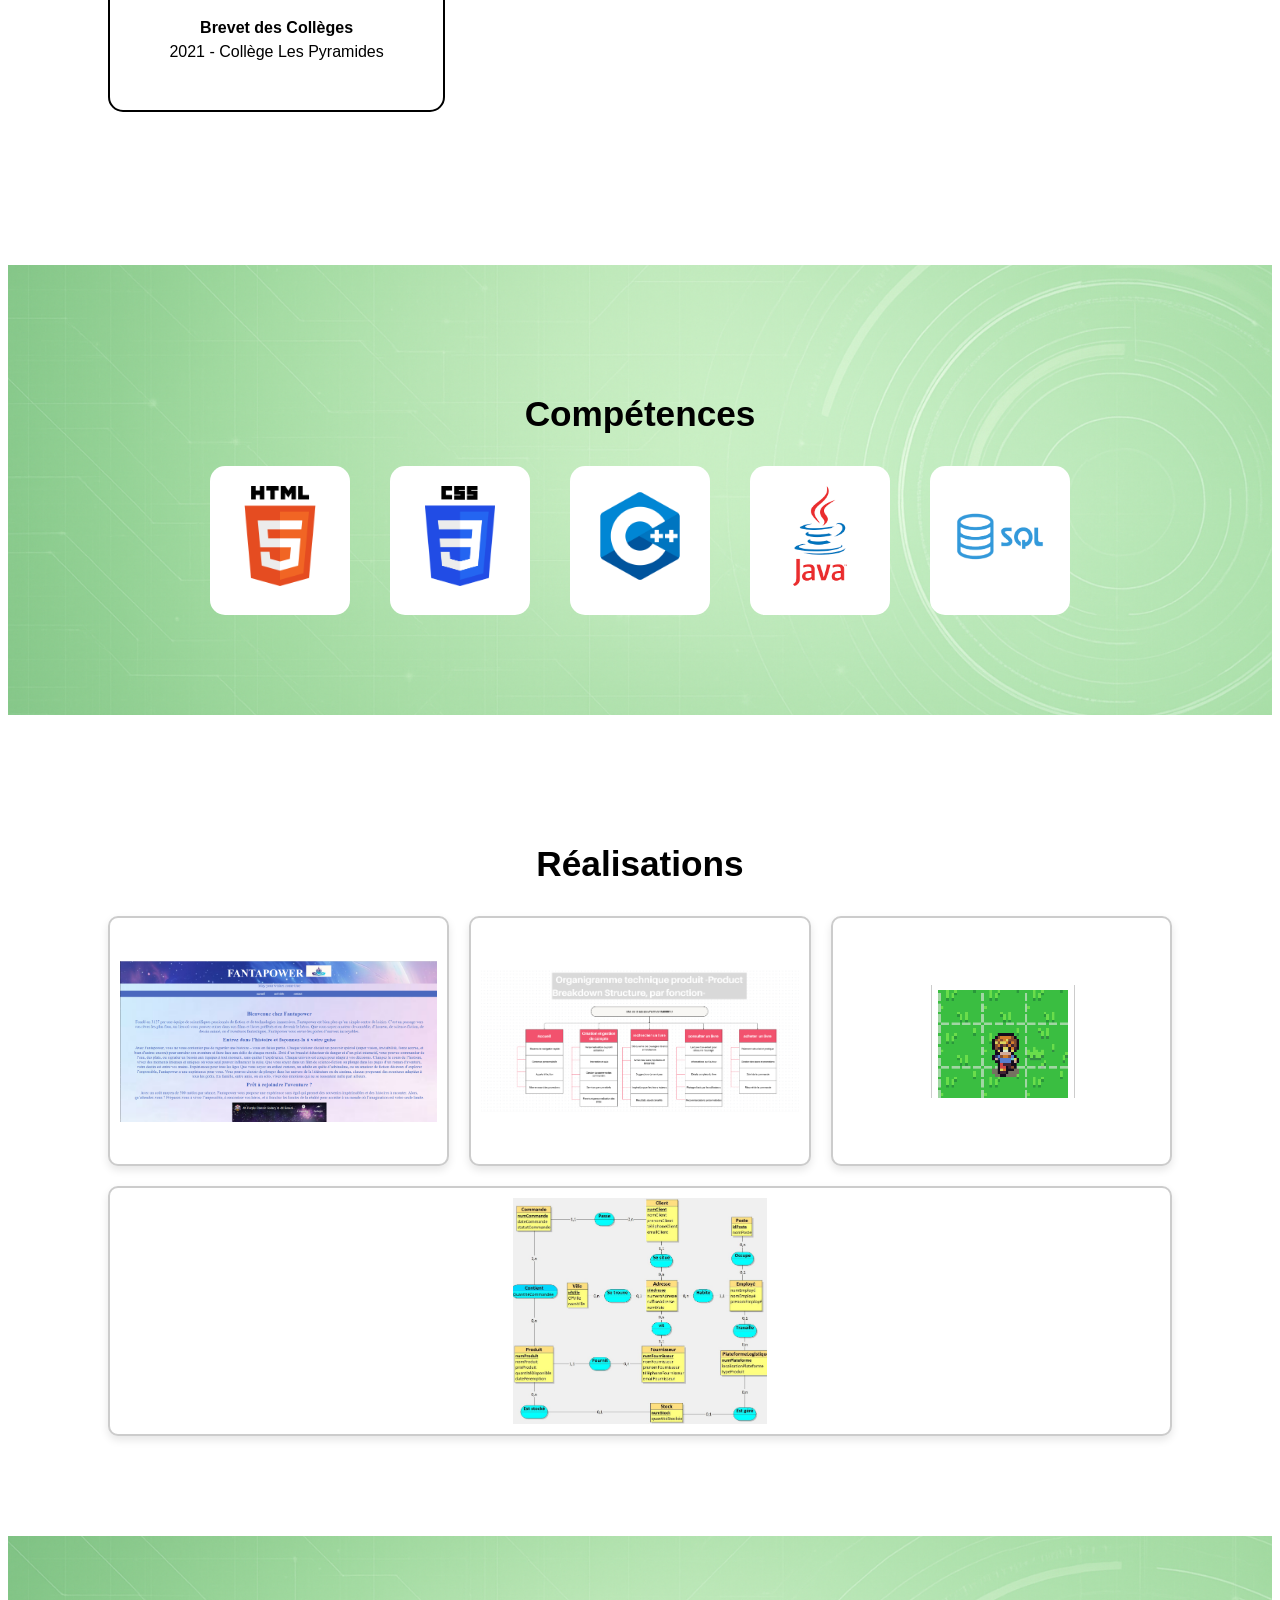
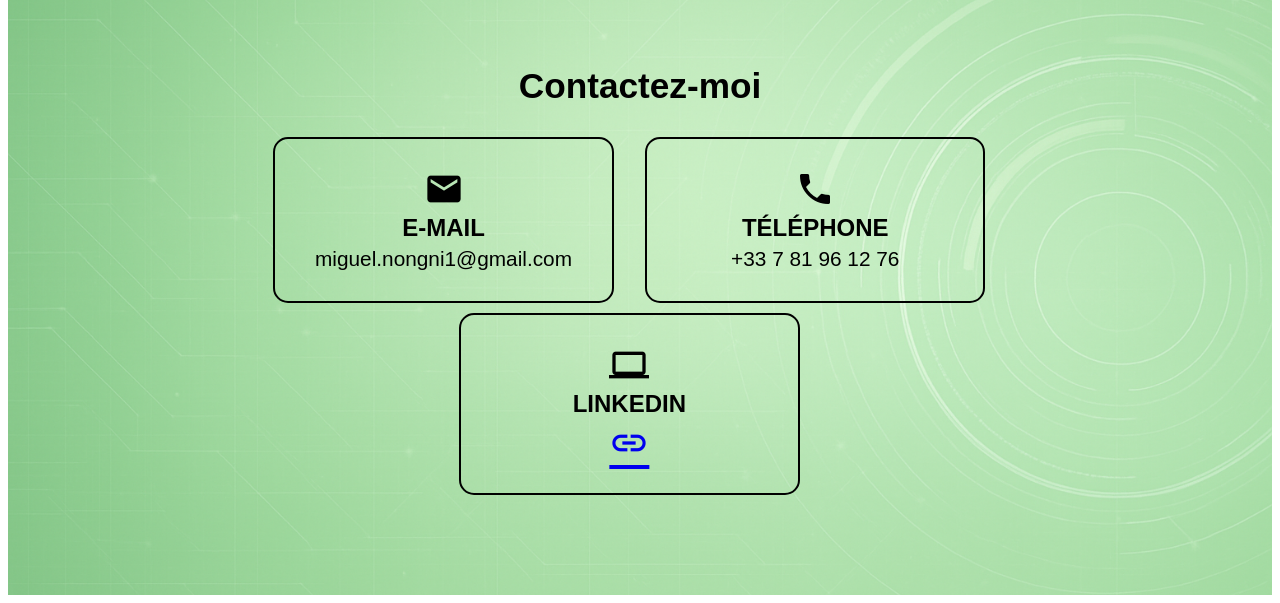
==== commit 379377f0: "mail" ====
--- a/index.html
+++ b/index.html
@@ -209,7 +209,7 @@
                             <div class="w32 contact">
                                 <span class="material-icons icon">mail</span>
                                 <span class="label ">E-mail</span>
-                                <span class="value">miguelnongni85@gmail.com</span>
+                                <span class="value">miguel.nongni1@gmail.com</span>
                             </div>
                             <div class="w32 contact">
                                 <span class="material-icons icon">call</span>
--- a/styles/styles.css
+++ b/styles/styles.css
@@ -1,164 +1,747 @@
-@import url('https://fonts.googleapis.com/css2?family=Inter:ital,opsz,wght@0,14..32,100..900;1,14..32,100..900&display=swap');
-
-/* 1. Reset et Bases */
+ url('https://fonts.googleapis.com/css2?family=Inter:ital,opsz,wght@0,14..32,100..900;1,14..32,100..900&display=swap');
+
+
+
 * {
+
     margin: 0;
+
     padding: 0;
-}
+
+}
+
+
 
 body {
+
     font-family: 'Inter', sans-serif;
+
     padding-top: 100px;
-}
-
-h1 { color: #fff; font-size: 5rem; }
-h2 { font-size: 2.2rem; margin-bottom: 3%; }
-h3 { padding-bottom: 3%; font-size: 120%; }
-p { font-size: 100%; line-height: 1.5; }
-
-/* 2. Navigation */
+
+}
+
+
+
+h1 {
+
+    color: #fff;
+
+    font-size: 5rem;
+
+}
+
+
+
+h2 {
+
+    font-size: 2.2rem;
+
+    margin-bottom: 3%;
+
+}
+
+h3 {
+
+    padding-bottom: 3%;
+
+    font-size: 120%;
+
+}
+
+p {
+
+    font-size: 100%;
+
+    line-height: 1.5;
+
+}
+
+
+
 .navbar {
+
     width: 100%;
+
     background: #fff;
+
     padding: 20px 0;
+
     position: fixed;
+
     top: 0;
+
     z-index: 1000;
+
     box-shadow: 0 2px 10px rgba(0, 0, 0, 0.1);
-}
+
+}
+
+
 
 .navbar ul {
+
     list-style: none;
-    display: flex;
+
+    display: flex;
+
     justify-content: center;
+
     gap: 50px;
-}
+
+}
+
+
 
 .navbar a {
+
     text-decoration: none;
+
     color: #000;
+
     font-size: 1.2rem;
+
     font-weight: 600;
+
     transition: color 0.3s;
-}
-
-.navbar a:hover { color: #34db6e; }
-
-/* 3. Slider Accueil */
+
+}
+
+
+
+.navbar a:hover {
+
+    color: #34db6e;
+
+}
+
+
+
+.space_between {
+
+    justify-content: space-between;
+
+}
+
+
+
 .slider img {
+
     width: 100%;
+
     min-height: 60vh;
+
     aspect-ratio: 16/5.6;
-}
+
+}
+
+
 
 .slider-backgroud {
+
     width: 100%;
+
     height: 100%;
+
     object-fit: cover;
-}
+
+}
+
+
 
 .slider-content {
+
     position: absolute;
+
     top: 10%;
+
     left: 50%;
-    bottom: 50%;
+
+    bottom: 50%;;
+
     transform: translate(-50%, 50%);
-    text-align: center;
-}
-
-/* 4. Layout et Classes utilitaires */
-.section { padding: 100px; }
-.boxed { max-width: 1280px; margin-inline: auto; }
-.flex { display: flex; }
-.space_between { justify-content: space-between; }
-.column { flex-direction: column; }
-.wrap { flex-wrap: wrap; }
-.gap20 { gap: 20px; }
-
-.bg-white { background: #fff; text-align: center; }
-.bg-image { background: url('../img/backgreen1.png') center/cover no-repeat; }
+
+    text-align: center;
+
+}
+
+
+
+.section {
+
+    padding: 100px;
+
+}
+
+
+
+.bg-white {
+
+    background: #fff;
+
+    text-align: center;
+
+}
+
+
+
+.bg-image {
+
+    background: url('../img/backgreen1.png') center/cover no-repeat;
+
+}
+
+
+
+.boxed {
+
+    max-width: 1280px;
+
+    margin-inline: auto;
+
+}
+
+
+
+.flex {
+
+    display: flex;
+
+}
+
+
 
 .text-center {
-    display: flex;
+
+    display: flex;
+
     flex-direction: column;
+
     align-items: center;
-    text-align: center;
-}
-
-/* 5. Tailles de colonnes */
-.w100 { width: 100%; }
-.w60 { width: 60%; text-align: left; }
-.w40 { 
-    width: 40%; 
-    border: 2px solid #000000; 
-    border-radius: 15px; 
-    padding: 30px; 
-    margin-right: 3%; 
-    margin-bottom: 5%; 
-}
-.w32 { width: 32%; }
-.wm100 { width: 100%; }
-
-/* 6. À Propos / Compétences / Réalisations (Tes styles existants) */
-.about-content { display: flex; gap: 20px; align-items: flex-start; }
-.languages-container { border: 2px solid #000; border-radius: 15px; padding: 30px; }
-.language-item img { width: 100px; height: 80px; }
-.qualites-container { border: 2px solid #000; border-radius: 10px; padding: 20px; }
-.competences { background: #ffffff; border-radius: 15px; padding: 20px; }
-.project-card { width: 300px; height: 250px; perspective: 1000px; }
-.card-inner { position: relative; width: 100%; height: 100%; transition: transform 0.6s; transform-style: preserve-3d; }
-.project-card.flipped .card-inner { transform: rotateY(180deg); }
-.card-front, .card-back { position: absolute; width: 100%; height: 100%; backface-visibility: hidden; border: 2px solid #ccc; border-radius: 10px; background: #fff; padding: 10px; display: flex; flex-direction: column; justify-content: center; align-items: center; }
-.card-back { transform: rotateY(180deg); background-color: #f0f0f0; }
-
-/* 7. SECTION CONTACT (L'ordre suit le HTML maintenant) */
-
-#contact .flex { 
-    margin-top: 30px; 
-}
+
+    text-align: center;
+
+
+
+}
+
+
+
+.w60 {
+
+    width: 60%;
+
+    text-align: left;
+
+}
+
+
+
+.w100 {
+
+    width: 100%;
+
+}
+
+
+
+.w32 {
+
+    width: 32%;
+
+}
+
+
+
+.w25 {
+
+    width: 25%;
+
+}
+
+
+
+.icon {
+
+    display: block;
+
+    font-size: 40px !important;
+
+}
+
+
+
+.label {
+
+    display: block;
+
+    font-weight: 700;
+
+    text-transform: uppercase;
+
+    margin: 5px 0;
+
+    font-size: 1.5em;
+
+}
+
+
+
+.value {
+
+    display: block;
+
+    font-size: 1.3rem;
+
+}
+
+
+
+.contact {
+
+    border: 2px solid #000000;
+
+    border-radius: 15px;
+
+    padding: 30px;
+
+    box-sizing: border-box;
+
+    margin-right: 2%;
+
+    max-width: none;
+
+   
+
+}#contact .flex {
+
+    display: flex;
+
+    flex-wrap: wrap;       /* autorise le passage à la ligne */
+
+    gap: 10px;             /* espace entre les blocs */
+
+    justify-content: center;
+
+   
+
+}
+
+
+
+.competences {
+
+    background: #ffffff;
+
+    border-radius: 15px;
+
+    padding: 20px;
+
+    box-sizing: border-box;
+
+}
+
+
+
+.competences img {
+
+    width: 100px;
+
+    height: 100px;
+
+    object-fit: contain;
+
+    margin-bottom: 5px;
+
+}
+
+
+
+.l {
+
+    display: flex;
+
+    flex-direction: column;
+
+    align-items: center;
+
+    text-align: center;
+
+}
+
+
+
+.l img {
+
+    width: 70px;
+
+    height: 70px;
+
+    object-fit: contain;
+
+    margin-bottom: 5px;
+
+}
+
+
+
+.column {
+
+    flex-direction: column;
+
+}
+
+
+
+.gap20 {
+
+    gap: 20px;
+
+}
+
+
+
+.wm100 {
+
+    width: 100%;
+
+}
+
+
+
+.niveau {
+
+    text-align: center;
+
+}
+
+
+
+.center-content {
+
+    justify-content: center;
+
+    align-items: center;
+
+    text-align: center;
+
+    height: 100%;
+
+}
+
+
+
+.w40 {
+
+    width: 40%;
+
+    border: 2px solid #000000;
+
+    border-radius: 15px;
+
+    padding: 30px;
+
+    display: flex;
+
+    flex-direction: column;
+
+    justify-content: center;
+
+    margin-right: 3%;
+
+    margin-bottom: 5%;
+
+}
+
+
+
+.about-content {
+
+    display: flex;
+
+    gap: 20px;
+
+    align-items: flex-start;
+
+}
+
+
+
+.languages-container {
+
+    display: flex;
+
+    flex-direction: column;
+
+    border: 2px solid #000;
+
+    border-radius: 15px;
+
+    padding: 30px;
+
+    box-sizing: border-box;
+
+    width: auto;
+
+}
+
+
+
+.languages-container h3 {
+
+    text-align: center;
+
+    margin-bottom: 50px;
+
+}
+
+
+
+.languages-list {
+
+    display: flex;
+
+    flex-wrap: wrap;    
+
+    gap: 20px;          
+
+    justify-content: center;
+
+}
+
+
+
+.language-item {
+
+    display: flex;
+
+    flex-direction: column;
+
+    align-items: center;
+
+    text-align: center;
+
+}
+
+
+
+.language-item img {
+
+    width: 100px;
+
+    height: 80px;
+
+    margin-bottom: 5px;
+
+}
+
+
+
+.qualites-container {
+
+    border: 2px solid #000;
+
+    border-radius: 10px;
+
+    padding: 20px;
+
+    margin-bottom: 20px;
+
+}
+
+
+
+.qualites-container h3 {
+
+    font-size: 1.5em;
+
+    margin-bottom: 15px;
+
+    text-align: center;
+
+}
+
+
+
+.qualites-liste {
+
+    list-style: none;
+
+    padding: 0;
+
+}
+
+
+
+.qualite-item {
+
+    margin-bottom: 29px;
+
+}
+
+
+
+.qualite-item b {
+
+    font-weight: bold;
+
+}
+
+
+
+.projects-container {
+
+    display: flex;
+
+    flex-wrap: wrap;  
+
+    gap: 20px;
+
+    justify-content: center;
+
+}
+
+
+
+.project-card {
+
+    width: 300px;
+
+    flex: 1 1 auto;
+
+    height: 250px;
+
+    perspective: 1000px;
+
+    cursor: pointer;
+
+}
+
+
+
+.card-inner {
+
+    position: relative;
+
+    width: 100%;
+
+    height: 100%;
+
+    text-align: center;
+
+    transition: transform 0.6s;
+
+    transform-style: preserve-3d;
+
+}
+
+
+
+.project-card.flipped .card-inner {
+
+    transform: rotateY(180deg);
+
+}
+
 .logos-row {
-    display: flex;
+
+    display: flex;
+
+    justify-content: center;  
+
+    align-items: center;
+
+    gap: 40px;                
+
+    flex-wrap: wrap;        
+
+}
+
+
+
+.card-front, .card-back {
+
+    position: absolute;
+
+    width: 100%;
+
+    height: 100%;
+
+    backface-visibility: hidden;
+
+    display: flex;
+
+    flex-direction: column;
+
     justify-content: center;
-    gap: 20px;
-    flex-wrap: wrap; /* Pour que ça reste propre sur petit écran */
-    width: 100%;
-}
-
-.contact {
-    background: #fff; /* Pour que les blocs ressortent sur l'image de fond */
-    border: 2px solid #000000;
-    border-radius: 15px;
-    padding: 30px;
+
+    align-items: center;
+
+    border: 2px solid #ccc;
+
+    border-radius: 10px;
+
+    box-shadow: 0 4px 8px rgba(0, 0, 0, 0.1);
+
+    background-color: #fff;
+
+    padding: 10px;
+
     box-sizing: border-box;
-    text-align: center;
-}
-
-.contact .icon {
-    display: block;
-    font-size: 40px !important;
+
+}
+
+
+
+.card-front img {
+
+    max-width: 100%;
+
+    max-height: 100%;
+
+    object-fit: contain;
+
+}
+
+
+
+.card-back {
+
+    transform: rotateY(180deg);
+
+    background-color: #f0f0f0;
+
+}
+
+
+
+.card-back h3 {
+
     margin-bottom: 10px;
-    color: #34db6e; /* Rappel du vert */
-}
-
-.contact .label {
-    display: block;
-    font-weight: 700;
-    text-transform: uppercase;
-    font-size: 1.2rem;
-    margin-bottom: 10px;
-}
-
-.contact .value {
-    display: block;
-    font-size: 1.1rem;
-    word-break: break-all; /* Évite que l'email dépasse sur mobile */
-}
-
-.contact a {
-    color: #000;
-    transition: 0.3s;
-}
-
-.contact a:hover {
-    color: #34db6e;
+
+    color: #333;
+
+}
+
+
+
+.card-back p {
+
+    font-size: 0.9rem;
+
+    color: #555;
+
+}
+
+
+
+.wrap {
+
+    flex-wrap: wrap;
+
+}
+
+.w25 {
+
+    width: auto;
+
 }
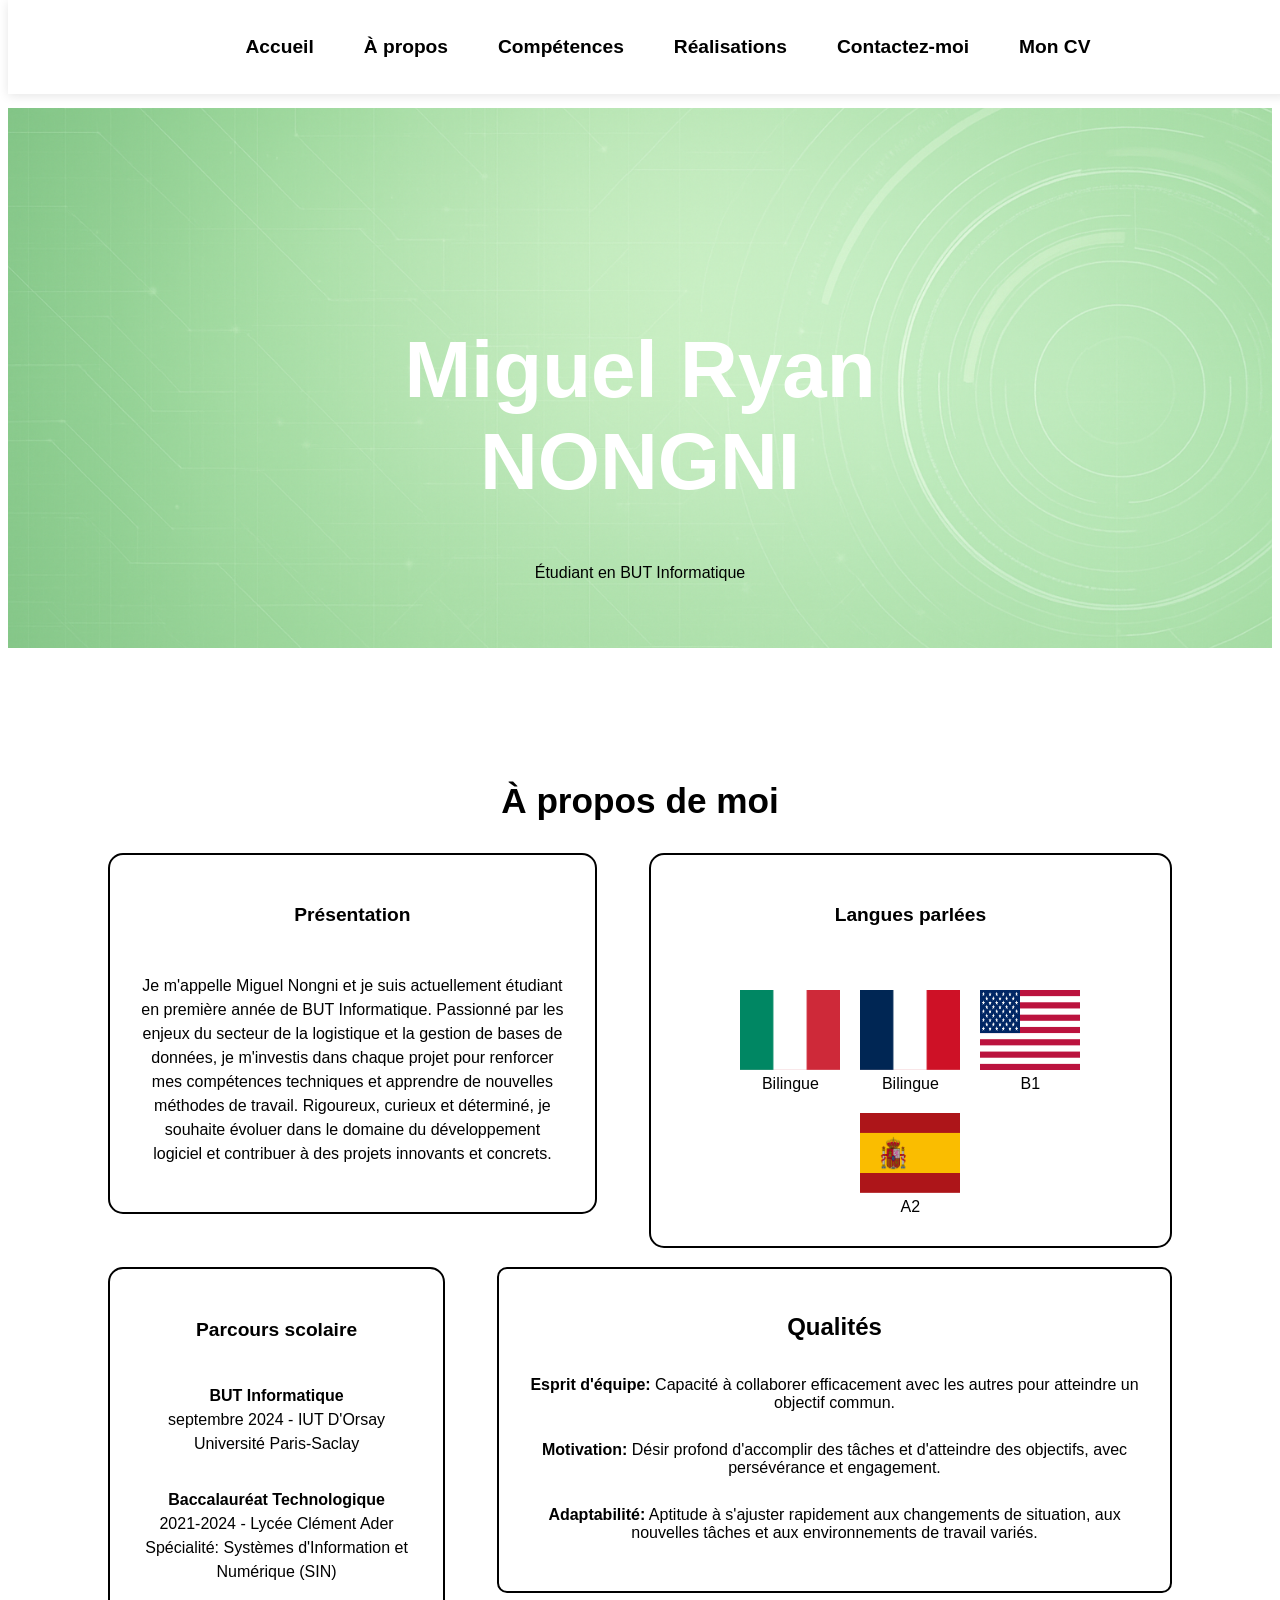
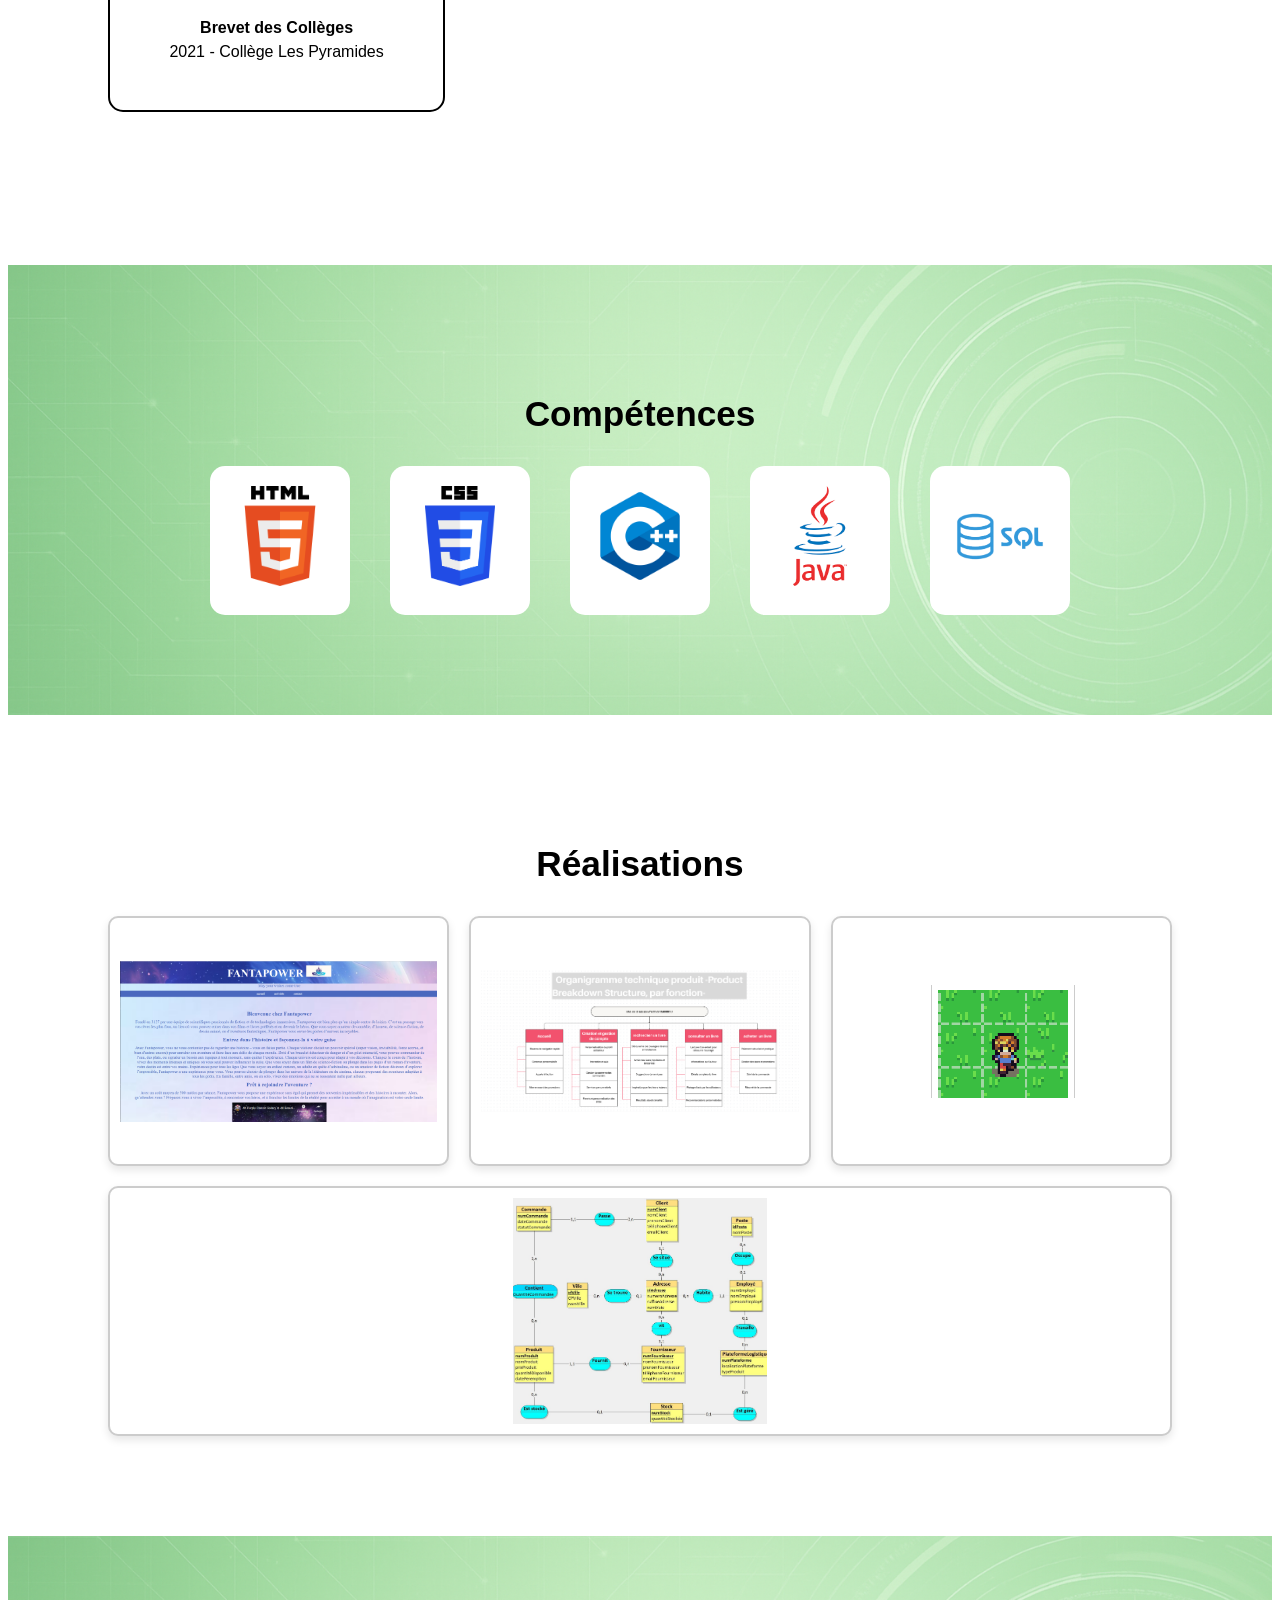
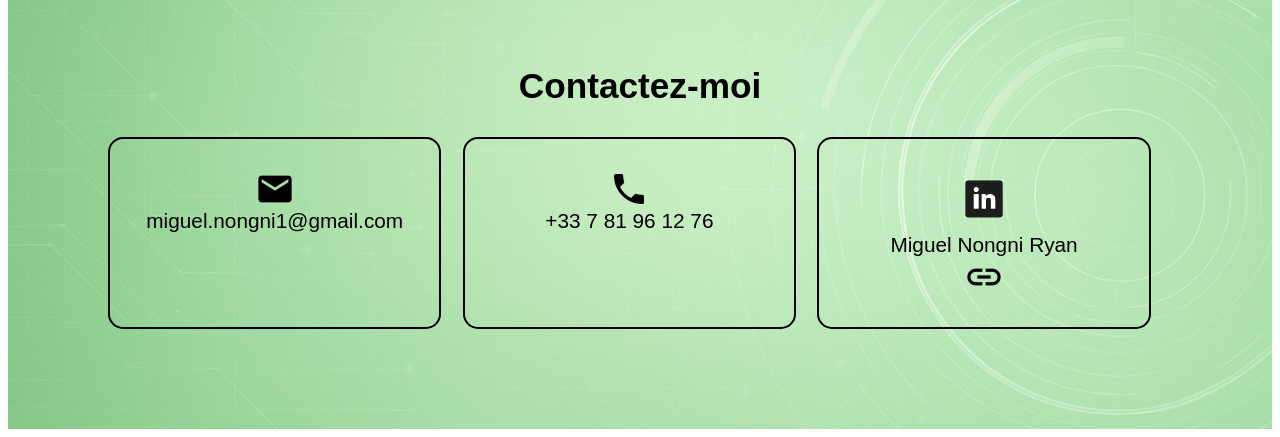
==== commit 7c8bc866: "ajout de cv ,correction de la page conatct" ====
--- a/index.html
+++ b/index.html
@@ -15,6 +15,7 @@
                 <li><a href="#competences">Compétences</a></li>
                 <li><a href="#realisations">Réalisations</a></li>
                 <li><a href="#contact">Contactez-moi</a></li>
+                <li><a href="img/miguel-cv.pdf" target="_blank" class="cv-link">Mon CV</a></li>
             </ul>
         </nav>
         <div id="Accueil" class="slider">
@@ -177,7 +178,7 @@
                                     <h3>Comparaison d’approches algorithmiques</h3>
                                     <p>Ce projet consiste à développer un jeu vidéo 2D en C++ en utilisant la bibliothèque SDL2. 
                                         J'ai implémenté les fonctionnalités suivantes : gestion des personnages et de leurs animations, chargement des niveaux à partir de fichiers, 
-                                        détection des collisions et interactions avec les objets du jeu..</p>
+                                        détection des collisions et interactions avec les objets du jeu.</p>
                                 </div>
                             </div>
                         </div>
@@ -208,23 +209,21 @@
                         <div class ="flex space-between">
                             <div class="w32 contact">
                                 <span class="material-icons icon">mail</span>
-                                <span class="label ">E-mail</span>
                                 <span class="value">miguel.nongni1@gmail.com</span>
                             </div>
                             <div class="w32 contact">
                                 <span class="material-icons icon">call</span>
-                                <span class="label">Téléphone</span>
                                 <span class="value">+33 7 81 96 12 76</span>
                             </div>
                             <div class="w32 contact">
-                                <span class="material-icons icon">computer</span>
-                                <span class="label ">LinkedIn</span>
+                                <img src="img/logolink.png" alt="LinkedIn" style="width: 60px;">
+                                <span class="value">Miguel Nongni Ryan</span>
                                 <a href="https://www.linkedin.com/in/miguel-nongni-70b570301" >
                                     <span class="material-icons icon">link</span>
                                 </a>
                             </div>
                         </div>
-                        
+                        </div>
                     </div>
                 </div>
             </div>
--- a/styles/styles.css
+++ b/styles/styles.css
@@ -1,6 +1,4 @@
- url('https://fonts.googleapis.com/css2?family=Inter:ital,opsz,wght@0,14..32,100..900;1,14..32,100..900&display=swap');
-
-
+ <url>('https://fonts.googleapis.com/css2?family=Inter:ital,opsz,wght@0,14..32,100..900;1,14..32,100..900&display=swap');
 
 * {
 
@@ -310,23 +308,27 @@
 
     max-width: none;
 
-   
-
-}#contact .flex {
-
-    display: flex;
-
-    flex-wrap: wrap;       /* autorise le passage à la ligne */
-
-    gap: 10px;             /* espace entre les blocs */
+}
+contact .flex {
+
+    display: flex;
+
+    flex-wrap: wrap;       
+
+    gap: 10px;             
 
     justify-content: center;
 
-   
-
-}
-
-
+}
+
+.contact a {
+    color: inherit; 
+    text-decoration: none; 
+}
+
+.contact a:hover {
+    color: #34db6e; 
+}
 
 .competences {
 
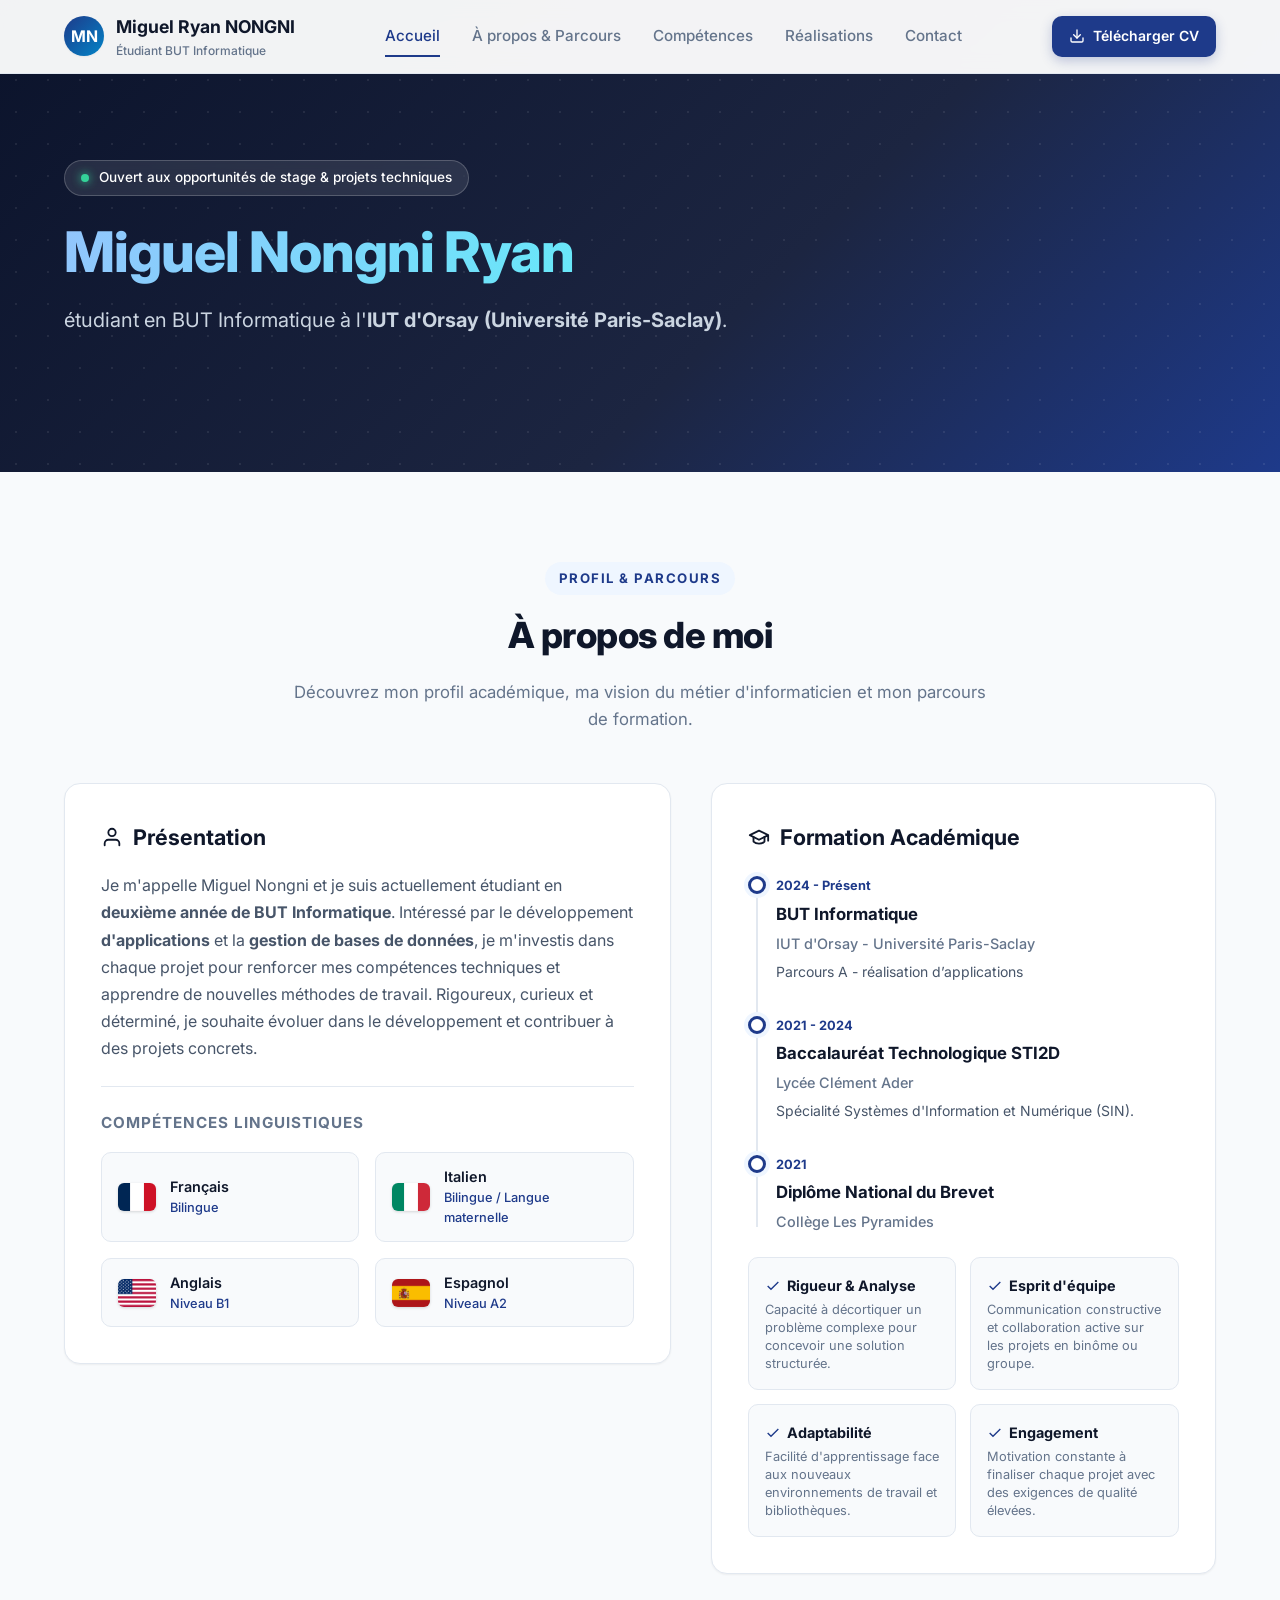
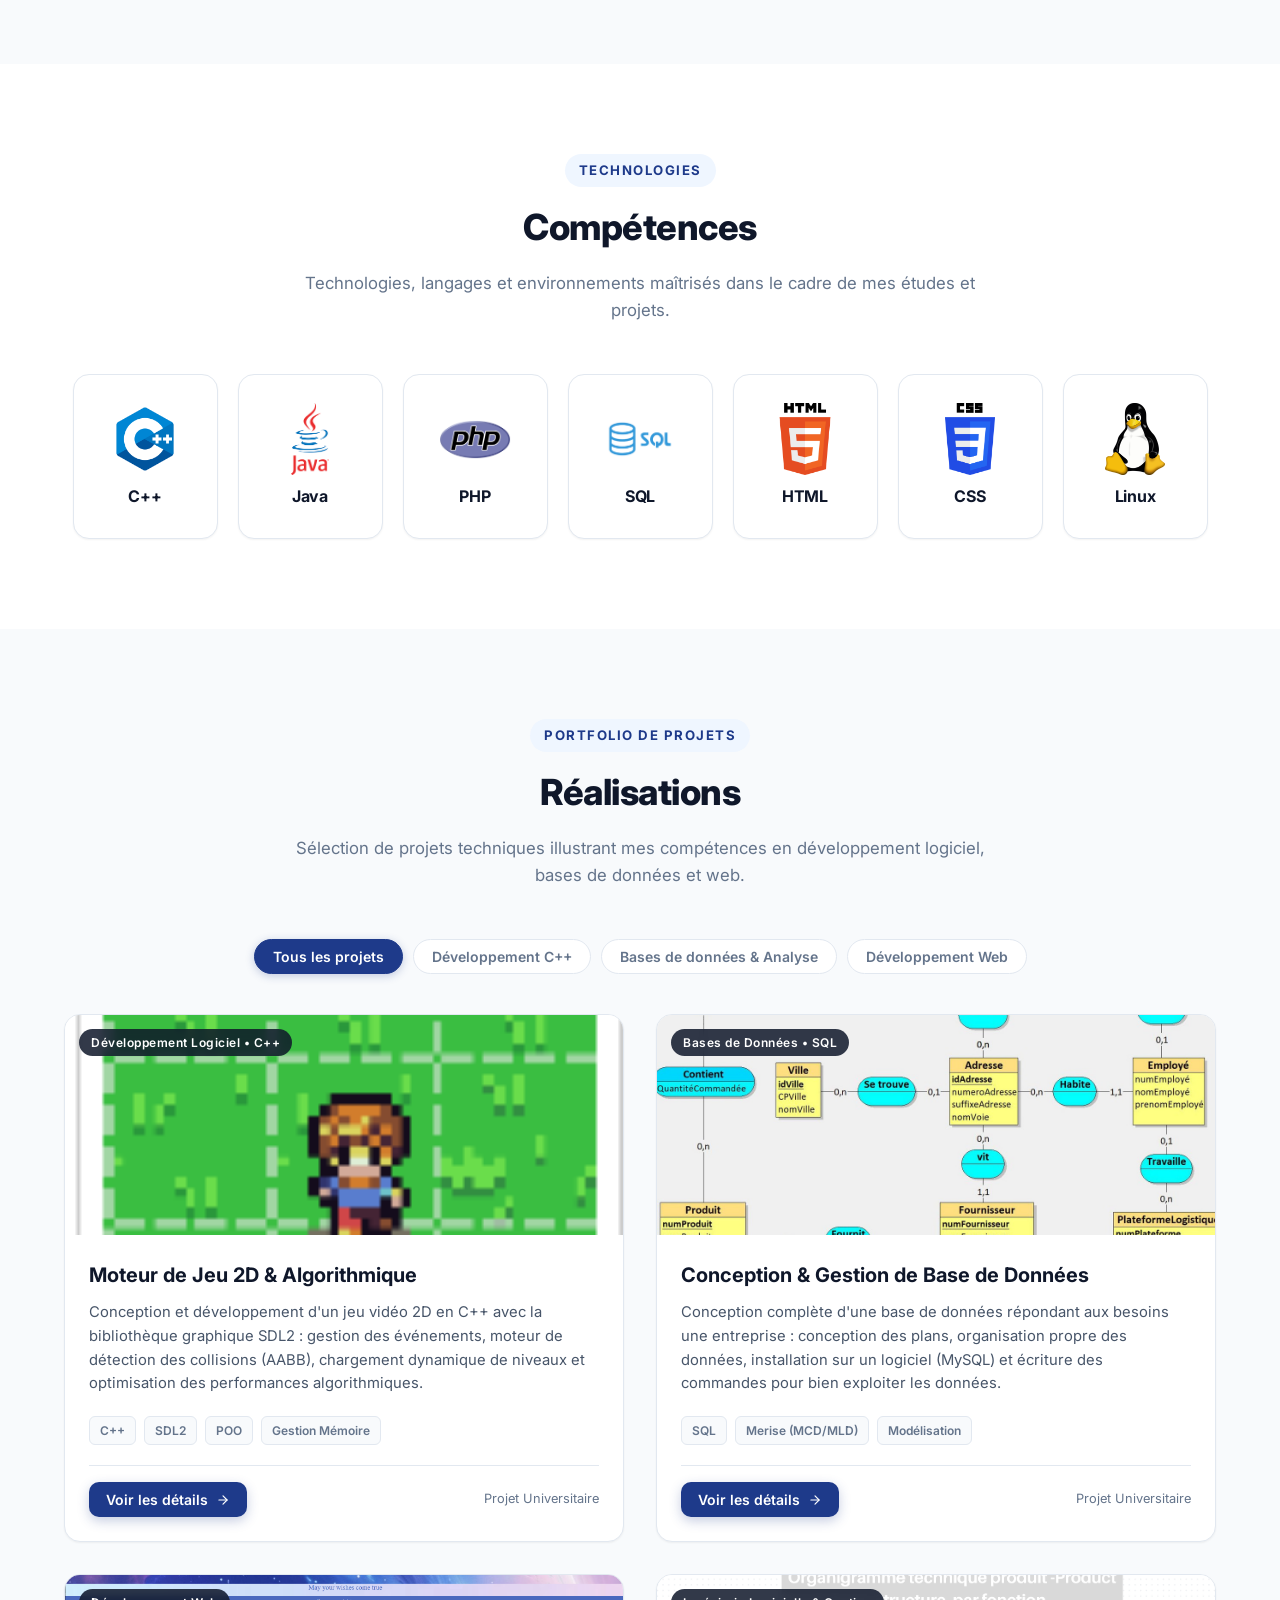
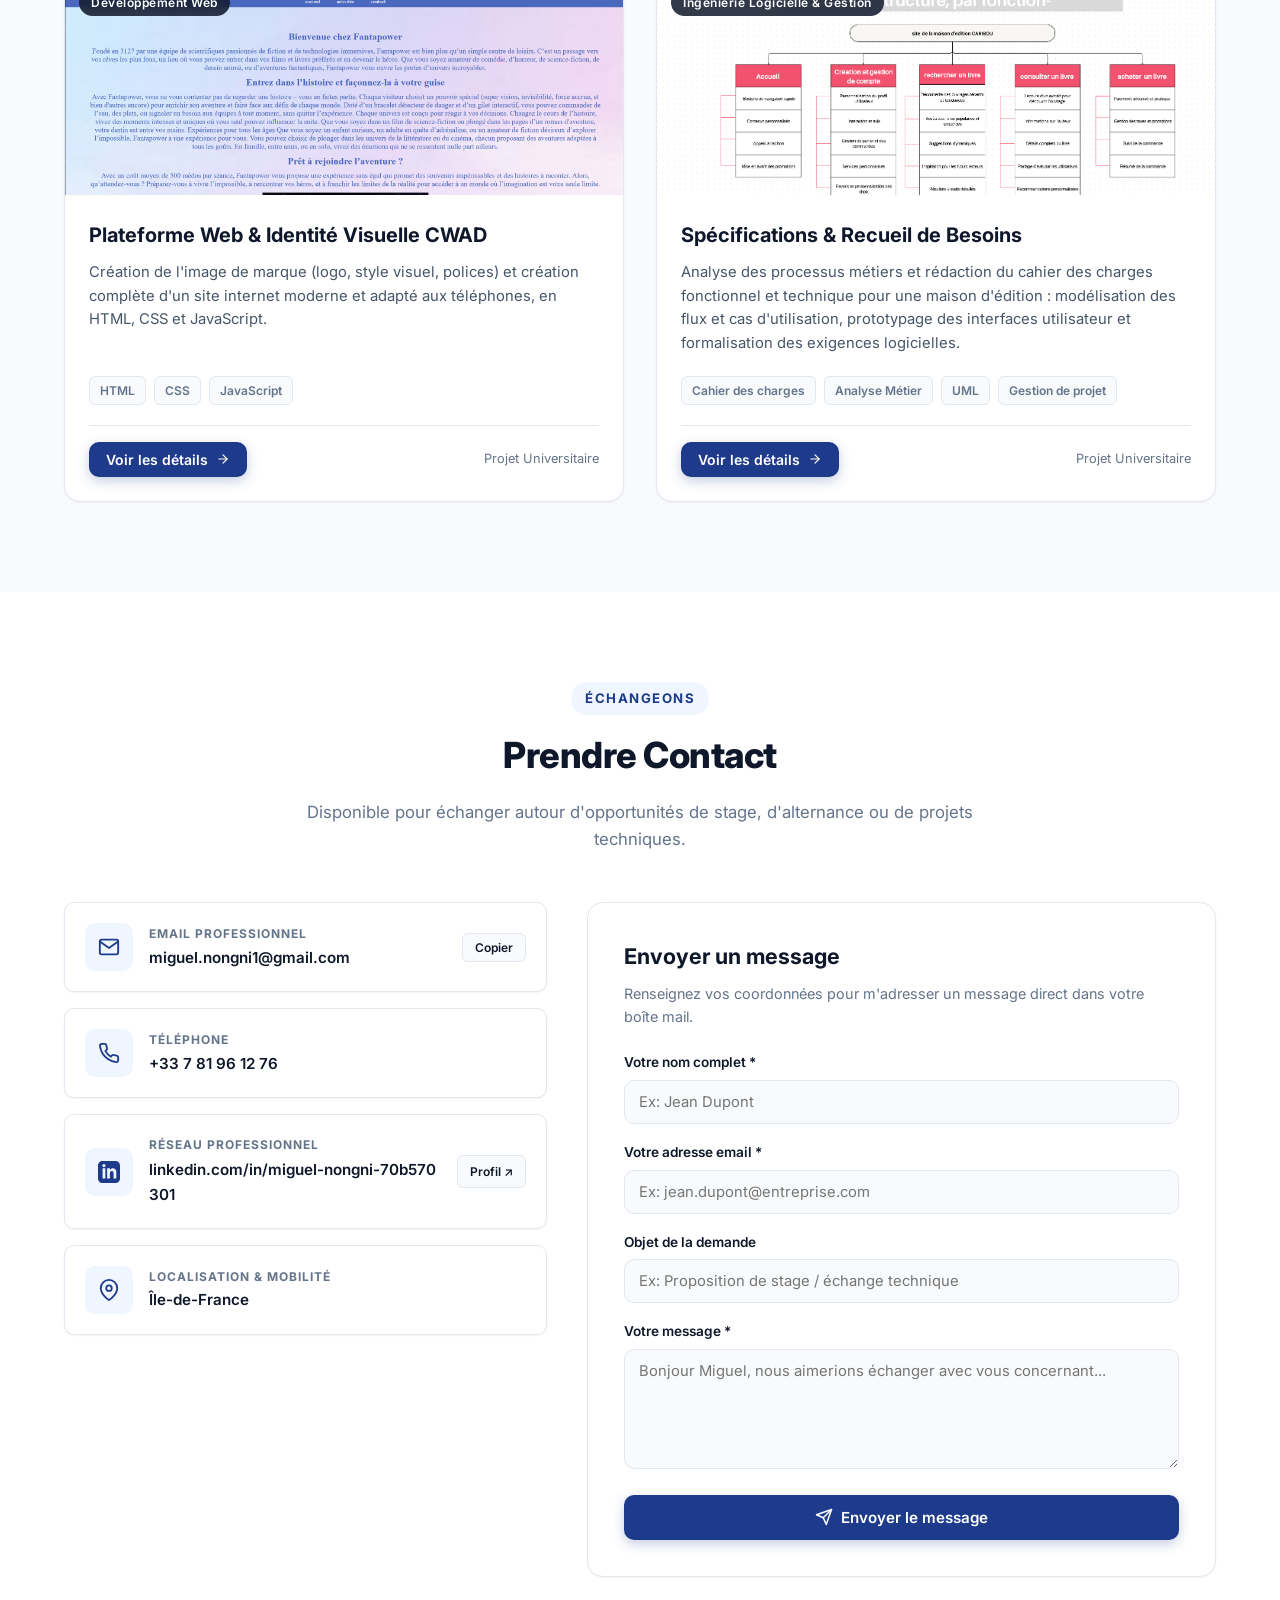
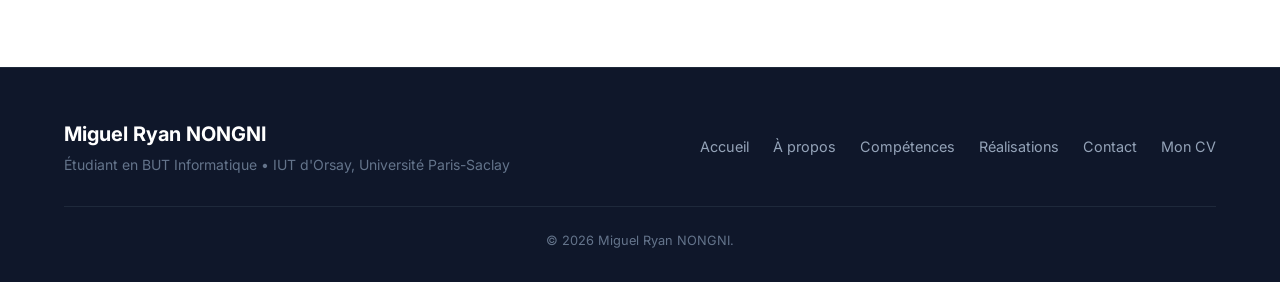
==== commit 3eefc158: "refactor: complete project update" ====
--- a/index.html
+++ b/index.html
@@ -1,234 +1,698 @@
-<!DOCTYPE html>
-<html>
-    <head>
-        <meta charset="utf-8"/>
-        <title>Portfolio Miguel Nongni</title>
-        <meta type="Description" content="Bienvenue dans mon portfolio" />
-        <link href="https://fonts.googleapis.com/icon?family=Material+Icons" rel="stylesheet">
-        <link rel="stylesheet" href="styles/styles.css" type="text/css">
-    </head>
-    <body>
-        <nav class="navbar">
-            <ul>
-                <li><a href="#Accueil">Accueil</a></li>
-                <li><a href="#apropos">À propos</a></li>
-                <li><a href="#competences">Compétences</a></li>
-                <li><a href="#realisations">Réalisations</a></li>
-                <li><a href="#contact">Contactez-moi</a></li>
-                <li><a href="img/miguel-cv.pdf" target="_blank" class="cv-link">Mon CV</a></li>
-            </ul>
-        </nav>
-        <div id="Accueil" class="slider">
-            <img src="img/backgreen1.png" class="slider-backgroud">
-            <div class="slider-content">
-                <h1> Miguel Ryan NONGNI</h1>
-                <p> Étudiant en BUT Informatique</p>
-
-            </div>
-        </div>
-
-
-        <div id="apropos" class="section bg-white">
-            <div class="boxed">
-                <div class="text-center">
-                    <h2>À propos de moi</h2>
-                </div>
-
-                <div class="about-content flex space-between gap20">
-                    <div class="w40 flex column center-content">
-                        <h3>Présentation</h3>
-                        <p>
-                            Je m'appelle Miguel Nongni et je suis actuellement étudiant en première année de BUT Informatique.
-                            Passionné par les enjeux du secteur de la logistique et la gestion de bases de données, je m'investis dans
-                            chaque projet pour renforcer mes compétences techniques et apprendre de nouvelles méthodes de travail.
-                            Rigoureux, curieux et déterminé, je souhaite évoluer dans le domaine du développement logiciel et
-                            contribuer à des projets innovants et concrets.
-                        </p>
-                    </div>
-
-                    <div class="languages-container">
-                        <h3>Langues parlées</h3>
-                        <div class="languages-list flex space-around">
-                            <div class="language-item">
-                                <img src="./img/d-ita.png">
-                                <a class="niveau">Bilingue</a>
-                            </div>
-                            <div class="language-item">
-                                <img src="./img/d-fr.png">
-                                <a class="niveau">Bilingue</a>
-                            </div>
-                            <div class="language-item">
-                                <img src="./img/d-usa.png">
-                                <a class="niveau">B1</a>
-                            </div>
-                            <div class="language-item">
-                                <img src="./img/d-esp.png">
-                                <a class="niveau">A2</a>
-                            </div>
-                        </div>
-                    </div>
-                </div>
-                <div class="about-content flex space-between gap20">
-                    <div class="w40 flex column center-content">
-                        <h3>Parcours scolaire</h3>
-                        <p>
-                            <b>BUT Informatique</b><br>
-                            septembre 2024 - IUT D'Orsay Université Paris-Saclay
-                        </p>
-                        <p>
-                            <b>Baccalauréat Technologique</b><br>
-                            2021-2024 - Lycée Clément Ader<br>
-                            Spécialité: Systèmes d'Information et Numérique (SIN)
-                        </p>
-                        <p>
-                            <b>Brevet des Collèges</b><br>
-                            2021 - Collège Les Pyramides
-                        </p>
-                    </div>
-                    <div class="qualites-container">
-                        <h3>Qualités</h3>
-                        <ul class="qualites-liste">
-                            <li class="qualite-item">
-                                <b>Esprit d'équipe:</b> Capacité à collaborer efficacement avec les autres pour atteindre un objectif commun.
-                            </li>
-                            <li class="qualite-item">
-                                <b>Motivation:</b> Désir profond d'accomplir des tâches et d'atteindre des objectifs, avec persévérance et engagement.
-                            </li>
-                            <li class="qualite-item">
-                                <b>Adaptabilité:</b> Aptitude à s'ajuster rapidement aux changements de situation, aux nouvelles tâches et aux environnements de travail variés.
-                            </li>
-                        </ul>
-                    </div>
-                    
-                </div>
-            </div>
-        </div>
-
-
-        <div id="competences" class="section bg-image">
-            <div class="boxed ">
-                <div class="text-center">
-                            <h2>Compétences</h2>
-                            <div class="flex column gap20 ">
-                                <div class="flex logos-row">
-                                    <div class="w25 competences wm100">
-                                        <img src="./img/logo-html.png">
-                                    </div>
-                                    <div class="w25 competences wm100">
-                                        <img src="./img/logo-css.png">
-                                    </div>
-                                    <div class="w25 competences wm100">
-                                        <img src="./img/logo-c++.png">
-                                    </div>
-                                    <div class="w25 competences wm100">
-                                        <img src="./img/logo-java.png">
-                                    </div>
-                                    <div class="w25 competences wm100">
-                                        <img src="./img/logo-sql.png">
-                                    </div>
-                                </div>
-                            </div>
-
-
-                </div>
-            </div>
-        </div>
-
-        <div id="realisations" class="section bg-white">
-            <div class="boxed">
-                <div class="text-center">
-                    <div class="w100">
-                        <h2>Réalisations</h2>
-                    </div>
-                    <div class="projects-container flex space-between gap20">
-                        <div class="project-card">
-                            <div class="card-inner">
-                                <div class="card-front">
-                                    <img src="img/projeth.PNG" alt="Communication Web pour une Activité de Divertissement">
-                                </div>
-                                <div class="card-back">
-                                    <h3>Projet CWAD</h3>
-                                    <p>Ce projet a porté sur la conception complète d'un lieu de divertissement fictif. 
-                                        J'ai eu pour mission de développer son identité unique (nom, slogan, et visuels), 
-                                        puis de la matérialiser et la présenter via un site web dédié.,
-                                         </p>
-                                </div>
-                            </div>
-                        </div>
-
-                        <div class="project-card">
-                            <div class="card-inner">
-                                <div class="card-front">
-                                    <img src="img/projetr.png" alt="Recueil de besoins">
-                                </div>
-                                <div class="card-back">
-                                    <h3>Recueil de besoins</h3>
-                                    <p>Ce projet a consisté à concevoir un cahier des charges détaillé pour la maison d'édition fictive "Les éditions du Caribou". 
-                                        J'ai analysé les besoins pour définir les spécifications techniques et fonctionnelles.</p>
-                                </div>
-                            </div>
-                        </div>
-
-                        <div class="project-card">
-                            <div class="card-inner">
-                                <div class="card-front">
-                                    <img src="img/projetc.png" alt="Projet C">
-                                </div>
-                                <div class="card-back">
-                                    <h3>Comparaison d’approches algorithmiques</h3>
-                                    <p>Ce projet consiste à développer un jeu vidéo 2D en C++ en utilisant la bibliothèque SDL2. 
-                                        J'ai implémenté les fonctionnalités suivantes : gestion des personnages et de leurs animations, chargement des niveaux à partir de fichiers, 
-                                        détection des collisions et interactions avec les objets du jeu.</p>
-                                </div>
-                            </div>
-                        </div>
-
-                        <div class="project-card">
-                            <div class="card-inner">
-                                <div class="card-front">
-                                    <img src="img/projetb.jpg" alt="Projet Générique">
-                                </div>
-                                <div class="card-back">
-                                    <h3>Création d’une base de données</h3>
-                                    <p>Ce projet consiste à étudier et réaliser une base de données à partir d'un besoin client, 
-                                        offrant une première approche de la formalisation et de l'implémentation d'une base de données..</p>
-                                </div>
-                            </div>
-                        </div>
-                    </div>
-                </div>
-            </div>
-        </div>
-
-
-        <div id="contact" class="section bg-image">
-            <div class="boxed">
-                <div class="text-center">
-                    <div class="w100">
-                        <h2>Contactez-moi</h2>
-                        <div class ="flex space-between">
-                            <div class="w32 contact">
-                                <span class="material-icons icon">mail</span>
-                                <span class="value">miguel.nongni1@gmail.com</span>
-                            </div>
-                            <div class="w32 contact">
-                                <span class="material-icons icon">call</span>
-                                <span class="value">+33 7 81 96 12 76</span>
-                            </div>
-                            <div class="w32 contact">
-                                <img src="img/logolink.png" alt="LinkedIn" style="width: 60px;">
-                                <span class="value">Miguel Nongni Ryan</span>
-                                <a href="https://www.linkedin.com/in/miguel-nongni-70b570301" >
-                                    <span class="material-icons icon">link</span>
-                                </a>
-                            </div>
-                        </div>
-                        </div>
-                    </div>
-                </div>
-            </div>
-
-
-        </body>
-        <script src="js/app.js"></script>
-</html>
+<!DOCTYPE html>
+<html lang="fr">
+
+<head>
+    <meta charset="UTF-8">
+    <meta name="viewport" content="width=device-width, initial-scale=1.0">
+    <title>Portfolio | Miguel Ryan NONGNI - Étudiant en BUT Informatique</title>
+    <meta name="description"
+        content="Portfolio professionnel de Miguel Ryan NONGNI, étudiant en BUT Informatique à l'IUT d'Orsay (Université Paris-Saclay). Projets en C++, Java, SQL, développement web et bases de données.">
+
+    <!-- Typographie Moderne & Lisible (Google Fonts: Inter) -->
+    <link rel="preconnect" href="https://fonts.googleapis.com">
+    <link rel="preconnect" href="https://fonts.gstatic.com" crossorigin>
+    <link href="https://fonts.googleapis.com/css2?family=Inter:wght@400;500;600;700;800&display=swap" rel="stylesheet">
+
+    <!-- Feuille de style principale -->
+    <link rel="stylesheet" href="styles/styles.css">
+</head>
+
+<body>
+
+    <!-- =======================================================================
+         1. NAVIGATION PRINCIPALE (Fixe & Responsive)
+         ======================================================================= -->
+    <header class="navbar">
+        <div class="container nav-container">
+            <a href="#accueil" class="nav-brand">
+                <div class="nav-avatar">MN</div>
+                <div>
+                    <div class="nav-name">Miguel Ryan NONGNI</div>
+                    <div class="nav-title">Étudiant BUT Informatique</div>
+                </div>
+            </a>
+
+            <!-- Menu de navigation desktop & mobile -->
+            <nav class="nav-menu" id="navMenu">
+                <a href="#accueil" class="nav-link active">Accueil</a>
+                <a href="#apropos" class="nav-link">À propos & Parcours</a>
+                <a href="#competences" class="nav-link">Compétences</a>
+                <a href="#realisations" class="nav-link">Réalisations</a>
+                <a href="#contact" class="nav-link">Contact</a>
+            </nav>
+
+            <div class="nav-actions">
+                <a href="img/stage-M.pdf" target="_blank" download="CV_Miguel_Nongni.pdf"
+                    class="btn btn-primary btn-sm">
+                    <svg width="16" height="16" viewBox="0 0 24 24" fill="none" stroke="currentColor" stroke-width="2"
+                        stroke-linecap="round" stroke-linejoin="round">
+                        <path d="M21 15v4a2 2 0 0 1-2 2H5a2 2 0 0 1-2-2v-4"></path>
+                        <polyline points="7 10 12 15 17 10"></polyline>
+                        <line x1="12" y1="15" x2="12" y2="3"></line>
+                    </svg>
+                    Télécharger CV
+                </a>
+
+                <!-- Bouton burger mobile -->
+                <button class="nav-toggle" id="navToggle" aria-label="Ouvrir le menu">
+                    <svg width="24" height="24" viewBox="0 0 24 24" fill="none" stroke="currentColor" stroke-width="2"
+                        stroke-linecap="round" stroke-linejoin="round">
+                        <line x1="3" y1="12" x2="21" y2="12"></line>
+                        <line x1="3" y1="6" x2="21" y2="6"></line>
+                        <line x1="3" y1="18" x2="21" y2="18"></line>
+                    </svg>
+                </button>
+            </div>
+        </div>
+    </header>
+
+
+    <!-- =======================================================================
+         2. SECTION ACCUEIL / HERO (Ambiance Corporate Moderne)
+         ======================================================================= -->
+    <section id="accueil" class="hero">
+        <div class="container">
+            <div class="hero-content">
+                <div class="hero-status-pill">
+                    <span class="status-dot"></span>
+                    <span>Ouvert aux opportunités de stage & projets techniques</span>
+                </div>
+
+                <h1 class="hero-title">
+                    <span class="text-gradient"> Miguel Nongni Ryan</span>
+                </h1>
+
+                <p class="hero-subtitle">
+                    étudiant en BUT Informatique à l'<strong>IUT d'Orsay
+                        (Université Paris-Saclay)</strong>.
+                </p>
+            </div>
+        </div>
+    </section>
+
+
+    <!-- =======================================================================
+         3. SECTION À PROPOS & PARCOURS
+         ======================================================================= -->
+    <section id="apropos" class="section">
+        <div class="container">
+            <div class="section-header">
+                <span class="section-tag">Profil & Parcours</span>
+                <h2 class="section-title">À propos de moi</h2>
+                <p class="section-subtitle">
+                    Découvrez mon profil académique, ma vision du métier d'informaticien et mon parcours de formation.
+                </p>
+            </div>
+
+            <div class="about-grid">
+                <!-- Colonne de gauche : Présentation & Langues -->
+                <div class="about-card">
+                    <h3>
+                        <svg width="22" height="22" viewBox="0 0 24 24" fill="none" stroke="currentColor"
+                            stroke-width="2" stroke-linecap="round" stroke-linejoin="round">
+                            <path d="M20 21v-2a4 4 0 0 0-4-4H8a4 4 0 0 0-4 4v2"></path>
+                            <circle cx="12" cy="7" r="4"></circle>
+                        </svg>
+                        Présentation
+                    </h3>
+                    <p class="about-text">
+                        Je m'appelle Miguel Nongni et je suis actuellement étudiant en <strong>deuxième année de BUT
+                            Informatique</strong>. Intéressé par le développement <strong>d'applications</strong> et la
+                        <strong>gestion de bases de données</strong>,
+                        je m'investis dans chaque projet pour renforcer mes compétences techniques et apprendre de
+                        nouvelles méthodes de travail. Rigoureux, curieux et déterminé, je souhaite évoluer dans le
+                        développement et contribuer à des projets concrets.
+                    </p>
+
+                    <!-- Langues parlées -->
+                    <div class="languages-box">
+                        <h4>Compétences Linguistiques</h4>
+                        <div class="languages-list">
+                            <div class="lang-item">
+                                <img src="img/d-fr.png" alt="Drapeau Français" class="lang-flag">
+                                <div class="lang-info">
+                                    <span class="lang-name">Français</span>
+                                    <span class="lang-level">Bilingue</span>
+                                </div>
+                            </div>
+                            <div class="lang-item">
+                                <img src="img/d-ita.png" alt="Drapeau Italien" class="lang-flag">
+                                <div class="lang-info">
+                                    <span class="lang-name">Italien</span>
+                                    <span class="lang-level">Bilingue / Langue maternelle</span>
+                                </div>
+                            </div>
+                            <div class="lang-item">
+                                <img src="img/d-usa.png" alt="Drapeau Anglais" class="lang-flag">
+                                <div class="lang-info">
+                                    <span class="lang-name">Anglais</span>
+                                    <span class="lang-level">Niveau B1</span>
+                                </div>
+                            </div>
+                            <div class="lang-item">
+                                <img src="img/d-esp.png" alt="Drapeau Espagnol" class="lang-flag">
+                                <div class="lang-info">
+                                    <span class="lang-name">Espagnol</span>
+                                    <span class="lang-level">Niveau A2</span>
+                                </div>
+                            </div>
+                        </div>
+                    </div>
+                </div>
+
+                <!-- Colonne de droite : Parcours & Qualités -->
+                <div class="about-card">
+                    <h3>
+                        <svg width="22" height="22" viewBox="0 0 24 24" fill="none" stroke="currentColor"
+                            stroke-width="2" stroke-linecap="round" stroke-linejoin="round">
+                            <path d="M22 10v6M2 10l10-5 10 5-10 5z"></path>
+                            <path d="M6 12v5c3 3 9 3 12 0v-5"></path>
+                        </svg>
+                        Formation Académique
+                    </h3>
+
+                    <div class="timeline">
+                        <div class="timeline-item">
+                            <div class="timeline-dot"></div>
+                            <span class="timeline-date">2024 - Présent</span>
+                            <div class="timeline-title">BUT Informatique</div>
+                            <div class="timeline-institution">IUT d'Orsay - Université Paris-Saclay</div>
+                            <p class="timeline-desc">
+                                Parcours A - réalisation d’applications
+                            </p>
+                        </div>
+
+                        <div class="timeline-item">
+                            <div class="timeline-dot"></div>
+                            <span class="timeline-date">2021 - 2024</span>
+                            <div class="timeline-title">Baccalauréat Technologique STI2D</div>
+                            <div class="timeline-institution">Lycée Clément Ader</div>
+                            <p class="timeline-desc">
+                                Spécialité Systèmes d'Information et Numérique (SIN).
+                            </p>
+                        </div>
+
+                        <div class="timeline-item">
+                            <div class="timeline-dot"></div>
+                            <span class="timeline-date">2021</span>
+                            <div class="timeline-title">Diplôme National du Brevet</div>
+                            <div class="timeline-institution">Collège Les Pyramides</div>
+                        </div>
+                    </div>
+
+                    <!-- Atouts / Qualités professionnelles -->
+                    <div class="qualities-grid">
+                        <div class="quality-card">
+                            <div class="quality-title">
+                                <svg width="16" height="16" viewBox="0 0 24 24" fill="none" stroke="#1e3a8a"
+                                    stroke-width="2">
+                                    <polyline points="20 6 9 17 4 12"></polyline>
+                                </svg>
+                                Rigueur & Analyse
+                            </div>
+                            <div class="quality-desc">Capacité à décortiquer un problème complexe pour concevoir une
+                                solution structurée.</div>
+                        </div>
+
+                        <div class="quality-card">
+                            <div class="quality-title">
+                                <svg width="16" height="16" viewBox="0 0 24 24" fill="none" stroke="#1e3a8a"
+                                    stroke-width="2">
+                                    <polyline points="20 6 9 17 4 12"></polyline>
+                                </svg>
+                                Esprit d'équipe
+                            </div>
+                            <div class="quality-desc">Communication constructive et collaboration active sur les projets
+                                en binôme ou groupe.</div>
+                        </div>
+
+                        <div class="quality-card">
+                            <div class="quality-title">
+                                <svg width="16" height="16" viewBox="0 0 24 24" fill="none" stroke="#1e3a8a"
+                                    stroke-width="2">
+                                    <polyline points="20 6 9 17 4 12"></polyline>
+                                </svg>
+                                Adaptabilité
+                            </div>
+                            <div class="quality-desc">Facilité d'apprentissage face aux nouveaux environnements de
+                                travail et bibliothèques.</div>
+                        </div>
+
+                        <div class="quality-card">
+                            <div class="quality-title">
+                                <svg width="16" height="16" viewBox="0 0 24 24" fill="none" stroke="#1e3a8a"
+                                    stroke-width="2">
+                                    <polyline points="20 6 9 17 4 12"></polyline>
+                                </svg>
+                                Engagement
+                            </div>
+                            <div class="quality-desc">Motivation constante à finaliser chaque projet avec des exigences
+                                de qualité élevées.</div>
+                        </div>
+                    </div>
+                </div>
+            </div>
+        </div>
+    </section>
+
+
+    <!-- =======================================================================
+         4. SECTION COMPÉTENCES TECHNIQUES
+         ======================================================================= -->
+    <section id="competences" class="section section-alt">
+        <div class="container">
+            <div class="section-header">
+                <span class="section-tag">Technologies</span>
+                <h2 class="section-title">Compétences</h2>
+                <p class="section-subtitle">
+                    Technologies, langages et environnements maîtrisés dans le cadre de mes études et projets.
+                </p>
+            </div>
+
+            <!-- Grille de logos bien espacés avec le nom de chaque compétence -->
+            <div class="tech-grid">
+                <div class="tech-card">
+                    <div class="tech-logo-wrap">
+                        <img src="img/logo-c++.png" alt="Logo C++">
+                    </div>
+                    <span class="tech-name">C++</span>
+                </div>
+
+                <div class="tech-card">
+                    <div class="tech-logo-wrap">
+                        <img src="img/logo-java.png" alt="Logo Java">
+                    </div>
+                    <span class="tech-name">Java</span>
+                </div>
+
+                <div class="tech-card">
+                    <div class="tech-logo-wrap">
+                        <img src="img/logo-php.png" alt="Logo PHP">
+                    </div>
+                    <span class="tech-name">PHP</span>
+                </div>
+
+                <div class="tech-card">
+                    <div class="tech-logo-wrap">
+                        <img src="img/logo-sql.png" alt="Logo SQL">
+                    </div>
+                    <span class="tech-name">SQL</span>
+                </div>
+
+                <div class="tech-card">
+                    <div class="tech-logo-wrap">
+                        <img src="img/logo-html.png" alt="Logo HTML">
+                    </div>
+                    <span class="tech-name">HTML</span>
+                </div>
+
+                <div class="tech-card">
+                    <div class="tech-logo-wrap">
+                        <img src="img/logo-css.png" alt="Logo CSS">
+                    </div>
+                    <span class="tech-name">CSS</span>
+                </div>
+
+                <div class="tech-card">
+                    <div class="tech-logo-wrap">
+                        <img src="img/logo-lunux.png" alt="Logo Linux">
+                    </div>
+                    <span class="tech-name">Linux</span>
+                </div>
+            </div>
+        </div>
+    </section>
+
+
+    <!-- =======================================================================
+         5. SECTION RÉALISATIONS & PROJETS
+         ======================================================================= -->
+    <section id="realisations" class="section">
+        <div class="container">
+            <div class="section-header">
+                <span class="section-tag">Portfolio de Projets</span>
+                <h2 class="section-title">Réalisations</h2>
+                <p class="section-subtitle">
+                    Sélection de projets techniques illustrant mes compétences en développement logiciel, bases de
+                    données et web.
+                </p>
+            </div>
+
+            <!-- Filtres de projets simples et efficaces -->
+            <div class="projects-filter">
+                <button class="filter-btn active" data-filter="all">Tous les projets</button>
+                <button class="filter-btn" data-filter="dev">Développement C++</button>
+                <button class="filter-btn" data-filter="data">Bases de données & Analyse</button>
+                <button class="filter-btn" data-filter="web">Développement Web</button>
+            </div>
+
+            <!-- Grille de cartes de projets -->
+            <div class="projects-grid">
+
+                <!-- Projet 1 : Moteur de Jeu 2D (C++ / SDL2) -->
+                <article class="project-card" data-category="dev">
+                    <div class="project-media">
+                        <img src="img/projetc.png" alt="Projet Moteur de Jeu 2D en C++ et SDL2">
+                        <span class="project-badge">Développement Logiciel • C++</span>
+                    </div>
+                    <div class="project-body">
+                        <h3 class="project-title">Moteur de Jeu 2D & Algorithmique</h3>
+                        <p class="project-desc">
+                            Conception et développement d'un jeu vidéo 2D en C++ avec la bibliothèque graphique SDL2 :
+                            gestion des événements, moteur de détection des collisions (AABB), chargement dynamique de
+                            niveaux et optimisation des performances algorithmiques.
+                        </p>
+                        <div class="project-tags">
+                            <span class="project-tag">C++</span>
+                            <span class="project-tag">SDL2</span>
+                            <span class="project-tag">POO</span>
+                            <span class="project-tag">Gestion Mémoire</span>
+                        </div>
+                        <div class="project-actions">
+                            <button class="btn btn-primary btn-sm btn-open-modal" data-project="algo-c">
+                                <span>Voir les détails</span>
+                                <svg width="14" height="14" viewBox="0 0 24 24" fill="none" stroke="currentColor"
+                                    stroke-width="2" stroke-linecap="round" stroke-linejoin="round">
+                                    <path d="M5 12h14"></path>
+                                    <path d="M12 5l7 7-7 7"></path>
+                                </svg>
+                            </button>
+                            <span style="font-size: 0.8rem; color: var(--text-muted);">Projet Universitaire</span>
+                        </div>
+                    </div>
+                </article>
+
+                <!-- Projet 2 : Conception de Base de Données (SQL / Merise) -->
+                <article class="project-card" data-category="data">
+                    <div class="project-media">
+                        <img src="img/projetb.jpg" alt="Projet Création d'une base de données">
+                        <span class="project-badge">Bases de Données • SQL</span>
+                    </div>
+                    <div class="project-body">
+                        <h3 class="project-title">Conception & Gestion de Base de Données</h3>
+                        <p class="project-desc">
+                            Conception complète d'une base de données répondant aux besoins une entreprise : conception
+                            des plans,
+                            organisation propre des données, installation sur un logiciel (MySQL) et
+                            écriture des commandes pour bien exploiter les données.
+                        </p>
+                        <div class="project-tags">
+                            <span class="project-tag">SQL</span>
+                            <span class="project-tag">Merise (MCD/MLD)</span>
+                            <span class="project-tag">Modélisation</span>
+                        </div>
+                        <div class="project-actions">
+                            <button class="btn btn-primary btn-sm btn-open-modal" data-project="bdd">
+                                <span>Voir les détails</span>
+                                <svg width="14" height="14" viewBox="0 0 24 24" fill="none" stroke="currentColor"
+                                    stroke-width="2" stroke-linecap="round" stroke-linejoin="round">
+                                    <path d="M5 12h14"></path>
+                                    <path d="M12 5l7 7-7 7"></path>
+                                </svg>
+                            </button>
+                            <span style="font-size: 0.8rem; color: var(--text-muted);">Projet Universitaire</span>
+                        </div>
+                    </div>
+                </article>
+
+                <!-- Projet 3 : Plateforme Web CWAD -->
+                <article class="project-card" data-category="web">
+                    <div class="project-media">
+                        <img src="img/projeth.PNG" alt="Projet Site Web CWAD">
+                        <span class="project-badge">Développement Web</span>
+                    </div>
+                    <div class="project-body">
+                        <h3 class="project-title">Plateforme Web & Identité Visuelle CWAD</h3>
+                        <p class="project-desc">
+                            Création de l'image de marque (logo, style visuel, polices) et création complète d'un site
+                            internet moderne et adapté aux téléphones, en HTML, CSS et JavaScript.
+                        </p>
+                        <div class="project-tags">
+                            <span class="project-tag">HTML</span>
+                            <span class="project-tag">CSS</span>
+                            <span class="project-tag">JavaScript</span>
+                        </div>
+                        <div class="project-actions">
+                            <button class="btn btn-primary btn-sm btn-open-modal" data-project="cwad">
+                                <span>Voir les détails</span>
+                                <svg width="14" height="14" viewBox="0 0 24 24" fill="none" stroke="currentColor"
+                                    stroke-width="2" stroke-linecap="round" stroke-linejoin="round">
+                                    <path d="M5 12h14"></path>
+                                    <path d="M12 5l7 7-7 7"></path>
+                                </svg>
+                            </button>
+                            <span style="font-size: 0.8rem; color: var(--text-muted);">Projet Universitaire</span>
+                        </div>
+                    </div>
+                </article>
+
+                <!-- Projet 4 : Recueil de Besoins & Cahier des Charges -->
+                <article class="project-card" data-category="data">
+                    <div class="project-media">
+                        <img src="img/projetr.png" alt="Projet Recueil de besoins pour les éditions du caribou">
+                        <span class="project-badge">Ingénierie Logicielle & Gestion</span>
+                    </div>
+                    <div class="project-body">
+                        <h3 class="project-title">Spécifications & Recueil de Besoins</h3>
+                        <p class="project-desc">
+                            Analyse des processus métiers et rédaction du cahier des charges fonctionnel et technique
+                            pour une maison d'édition : modélisation des flux et cas d'utilisation, prototypage des
+                            interfaces utilisateur et formalisation des exigences logicielles.
+                        </p>
+                        <div class="project-tags">
+                            <span class="project-tag">Cahier des charges</span>
+                            <span class="project-tag">Analyse Métier</span>
+                            <span class="project-tag">UML</span>
+                            <span class="project-tag">Gestion de projet</span>
+                        </div>
+                        <div class="project-actions">
+                            <button class="btn btn-primary btn-sm btn-open-modal" data-project="caribou">
+                                <span>Voir les détails</span>
+                                <svg width="14" height="14" viewBox="0 0 24 24" fill="none" stroke="currentColor"
+                                    stroke-width="2" stroke-linecap="round" stroke-linejoin="round">
+                                    <path d="M5 12h14"></path>
+                                    <path d="M12 5l7 7-7 7"></path>
+                                </svg>
+                            </button>
+                            <span style="font-size: 0.8rem; color: var(--text-muted);">Projet Universitaire</span>
+                        </div>
+                    </div>
+                </article>
+
+            </div>
+        </div>
+    </section>
+
+
+    <!-- =======================================================================
+         6. MODALE DÉTAILS DU PROJET (Popup Simple & Efficace)
+         ======================================================================= -->
+    <div class="modal-backdrop" id="projectModal" aria-hidden="true">
+        <div class="modal-container" role="dialog" aria-modal="true">
+            <button class="modal-close-btn" id="modalCloseBtn" aria-label="Fermer la boîte de dialogue">
+                <svg width="20" height="20" viewBox="0 0 24 24" fill="none" stroke="currentColor" stroke-width="2.5"
+                    stroke-linecap="round" stroke-linejoin="round">
+                    <line x1="18" y1="6" x2="6" y2="18"></line>
+                    <line x1="6" y1="6" x2="18" y2="18"></line>
+                </svg>
+            </button>
+            <div class="modal-media">
+                <img id="modalImage" src="" alt="Capture du projet">
+            </div>
+            <div class="modal-content">
+                <div class="modal-header">
+                    <h3 class="modal-title" id="modalTitle">Titre du projet</h3>
+                    <div class="modal-subtitle" id="modalSubtitle">Sous-titre</div>
+                </div>
+
+                <div class="modal-section">
+                    <h4>Contexte & Objectif</h4>
+                    <p id="modalContext"></p>
+                </div>
+
+                <div class="modal-section">
+                    <h4>Principales Réalisations</h4>
+                    <ul id="modalTasksList"></ul>
+                </div>
+
+                <div class="modal-section">
+                    <h4>Technologies Clés</h4>
+                    <div class="project-tags" id="modalTags"></div>
+                </div>
+
+                <div class="modal-section">
+                    <h4>Compétences BUT Validées</h4>
+                    <p id="modalCompetences" style="font-style: italic; color: var(--color-primary);"></p>
+                </div>
+            </div>
+        </div>
+    </div>
+
+
+    <!-- =======================================================================
+         7. SECTION CONTACT & COORDONNÉES
+         ======================================================================= -->
+    <section id="contact" class="section section-alt">
+        <div class="container">
+            <div class="section-header">
+                <span class="section-tag">Échangeons</span>
+                <h2 class="section-title">Prendre Contact</h2>
+                <p class="section-subtitle">
+                    Disponible pour échanger autour d'opportunités de stage, d'alternance ou de projets techniques.
+                </p>
+            </div>
+
+            <div class="contact-grid">
+                <!-- Informations directes & Réseaux -->
+                <div class="contact-info-cards">
+
+                    <!-- Carte Email -->
+                    <div class="contact-info-card">
+                        <div class="contact-icon-wrapper">
+                            <svg width="22" height="22" viewBox="0 0 24 24" fill="none" stroke="currentColor"
+                                stroke-width="2" stroke-linecap="round" stroke-linejoin="round">
+                                <path d="M4 4h16c1.1 0 2 .9 2 2v12c0 1.1-.9 2-2 2H4c-1.1 0-2-.9-2-2V6c0-1.1.9-2 2-2z">
+                                </path>
+                                <polyline points="22,6 12,13 2,6"></polyline>
+                            </svg>
+                        </div>
+                        <div class="contact-details">
+                            <div class="contact-label">Email Professionnel</div>
+                            <a href="mailto:miguel.nongni1@gmail.com" class="contact-value">miguel.nongni1@gmail.com</a>
+                        </div>
+                        <button class="btn-copy" id="copyEmailBtn" title="Copier l'adresse email">Copier</button>
+                    </div>
+
+                    <!-- Carte Téléphone -->
+                    <div class="contact-info-card">
+                        <div class="contact-icon-wrapper">
+                            <svg width="22" height="22" viewBox="0 0 24 24" fill="none" stroke="currentColor"
+                                stroke-width="2" stroke-linecap="round" stroke-linejoin="round">
+                                <path
+                                    d="M22 16.92v3a2 2 0 0 1-2.18 2 19.79 19.79 0 0 1-8.63-3.07 19.5 19.5 0 0 1-6-6 19.79 19.79 0 0 1-3.07-8.67A2 2 0 0 1 4.11 2h3a2 2 0 0 1 2 1.72 12.84 12.84 0 0 0 .7 2.81 2 2 0 0 1-.45 2.11L8.09 9.91a16 16 0 0 0 6 6l1.27-1.27a2 2 0 0 1 2.11-.45 12.84 12.84 0 0 0 2.81.7A2 2 0 0 1 22 16.92z">
+                                </path>
+                            </svg>
+                        </div>
+                        <div class="contact-details">
+                            <div class="contact-label">Téléphone</div>
+                            <a href="tel:+33781961276" class="contact-value">+33 7 81 96 12 76</a>
+                        </div>
+                    </div>
+
+                    <!-- Carte LinkedIn -->
+                    <div class="contact-info-card">
+                        <div class="contact-icon-wrapper">
+                            <svg width="22" height="22" viewBox="0 0 24 24" fill="currentColor">
+                                <path
+                                    d="M19 0h-14c-2.761 0-5 2.239-5 5v14c0 2.761 2.239 5 5 5h14c2.762 0 5-2.239 5-5v-14c0-2.761-2.238-5-5-5zm-11 19h-3v-11h3v11zm-1.5-12.268c-.966 0-1.75-.79-1.75-1.764s.784-1.764 1.75-1.764 1.75.79 1.75 1.764-.783 1.764-1.75 1.764zm13.5 12.268h-3v-5.604c0-3.368-4-3.113-4 0v5.604h-3v-11h3v1.765c1.396-2.586 7-2.777 7 2.476v6.759z" />
+                            </svg>
+                        </div>
+                        <div class="contact-details">
+                            <div class="contact-label">Réseau Professionnel</div>
+                            <a href="https://www.linkedin.com/in/miguel-nongni-70b570301" target="_blank"
+                                rel="noopener noreferrer" class="contact-value">
+                                linkedin.com/in/miguel-nongni-70b570301
+                            </a>
+                        </div>
+                        <a href="https://www.linkedin.com/in/miguel-nongni-70b570301" target="_blank"
+                            rel="noopener noreferrer" class="btn-copy">
+                            Profil ↗
+                        </a>
+                    </div>
+
+                    <!-- Carte Localisation & Mobilité -->
+                    <div class="contact-info-card">
+                        <div class="contact-icon-wrapper">
+                            <svg width="22" height="22" viewBox="0 0 24 24" fill="none" stroke="currentColor"
+                                stroke-width="2" stroke-linecap="round" stroke-linejoin="round">
+                                <path d="M21 10c0 7-9 13-9 13s-9-6-9-13a9 9 0 0 1 18 0z"></path>
+                                <circle cx="12" cy="10" r="3"></circle>
+                            </svg>
+                        </div>
+                        <div class="contact-details">
+                            <div class="contact-label">Localisation & Mobilité</div>
+                            <div class="contact-value">Île-de-France</div>
+                        </div>
+                    </div>
+
+                </div>
+
+                <!-- Formulaire de contact direct -->
+                <div class="contact-form-box">
+                    <h3>Envoyer un message</h3>
+                    <p>Renseignez vos coordonnées pour m'adresser un message direct dans votre boîte mail.</p>
+
+                    <form id="contactForm">
+                        <div class="form-group">
+                            <label for="formName" class="form-label">Votre nom complet *</label>
+                            <input type="text" id="formName" class="form-input" placeholder="Ex: Jean Dupont" required>
+                        </div>
+
+                        <div class="form-group">
+                            <label for="formEmail" class="form-label">Votre adresse email *</label>
+                            <input type="email" id="formEmail" class="form-input"
+                                placeholder="Ex: jean.dupont@entreprise.com" required>
+                        </div>
+
+                        <div class="form-group">
+                            <label for="formSubject" class="form-label">Objet de la demande</label>
+                            <input type="text" id="formSubject" class="form-input"
+                                placeholder="Ex: Proposition de stage / échange technique">
+                        </div>
+
+                        <div class="form-group">
+                            <label for="formMessage" class="form-label">Votre message *</label>
+                            <textarea id="formMessage" class="form-textarea"
+                                placeholder="Bonjour Miguel, nous aimerions échanger avec vous concernant..."
+                                required></textarea>
+                        </div>
+
+                        <button type="submit" class="btn btn-primary" style="width: 100%;">
+                            <svg width="18" height="18" viewBox="0 0 24 24" fill="none" stroke="currentColor"
+                                stroke-width="2" stroke-linecap="round" stroke-linejoin="round">
+                                <line x1="22" y1="2" x2="11" y2="13"></line>
+                                <polygon points="22 2 15 22 11 13 2 9 22 2"></polygon>
+                            </svg>
+                            Envoyer le message
+                        </button>
+                    </form>
+                </div>
+            </div>
+        </div>
+    </section>
+
+
+    <!-- =======================================================================
+         8. PIED DE PAGE (Footer Corporate)
+         ======================================================================= -->
+    <footer class="footer">
+        <div class="container">
+            <div class="footer-content">
+                <div>
+                    <div class="footer-brand">Miguel Ryan NONGNI</div>
+                    <div class="footer-desc">Étudiant en BUT Informatique • IUT d'Orsay, Université Paris-Saclay</div>
+                </div>
+                <div class="footer-links">
+                    <a href="#accueil" class="footer-link">Accueil</a>
+                    <a href="#apropos" class="footer-link">À propos</a>
+                    <a href="#competences" class="footer-link">Compétences</a>
+                    <a href="#realisations" class="footer-link">Réalisations</a>
+                    <a href="#contact" class="footer-link">Contact</a>
+                    <a href="img/stage-M.pdf" target="_blank" class="footer-link">Mon CV</a>
+                </div>
+            </div>
+            <div class="footer-bottom">
+                &copy; 2026 Miguel Ryan NONGNI.
+            </div>
+        </div>
+    </footer>
+
+
+    <!-- Notification Toast (Feedback de copie) -->
+    <div class="toast" id="toast"></div>
+
+    <!-- Script JavaScript Principal -->
+    <script src="js/app.js"></script>
+</body>
+
+</html>
--- a/styles/styles.css
+++ b/styles/styles.css
@@ -1,749 +1,1252 @@
- <url>('https://fonts.googleapis.com/css2?family=Inter:ital,opsz,wght@0,14..32,100..900;1,14..32,100..900&display=swap');
-
-* {
-
-    margin: 0;
-
-    padding: 0;
-
-}
-
-
-
-body {
-
-    font-family: 'Inter', sans-serif;
-
-    padding-top: 100px;
-
-}
-
-
-
-h1 {
-
-    color: #fff;
-
-    font-size: 5rem;
-
-}
-
-
-
-h2 {
-
-    font-size: 2.2rem;
-
-    margin-bottom: 3%;
-
-}
-
-h3 {
-
-    padding-bottom: 3%;
-
-    font-size: 120%;
-
-}
-
-p {
-
-    font-size: 100%;
-
-    line-height: 1.5;
-
-}
-
-
-
-.navbar {
-
-    width: 100%;
-
-    background: #fff;
-
-    padding: 20px 0;
-
-    position: fixed;
-
-    top: 0;
-
-    z-index: 1000;
-
-    box-shadow: 0 2px 10px rgba(0, 0, 0, 0.1);
-
-}
-
-
-
-.navbar ul {
-
-    list-style: none;
-
-    display: flex;
-
-    justify-content: center;
-
-    gap: 50px;
-
-}
-
-
-
-.navbar a {
-
-    text-decoration: none;
-
-    color: #000;
-
-    font-size: 1.2rem;
-
-    font-weight: 600;
-
-    transition: color 0.3s;
-
-}
-
-
-
-.navbar a:hover {
-
-    color: #34db6e;
-
-}
-
-
-
-.space_between {
-
-    justify-content: space-between;
-
-}
-
-
-
-.slider img {
-
-    width: 100%;
-
-    min-height: 60vh;
-
-    aspect-ratio: 16/5.6;
-
-}
-
-
-
-.slider-backgroud {
-
-    width: 100%;
-
-    height: 100%;
-
-    object-fit: cover;
-
-}
-
-
-
-.slider-content {
-
-    position: absolute;
-
-    top: 10%;
-
-    left: 50%;
-
-    bottom: 50%;;
-
-    transform: translate(-50%, 50%);
-
-    text-align: center;
-
-}
-
-
-
-.section {
-
-    padding: 100px;
-
-}
-
-
-
-.bg-white {
-
-    background: #fff;
-
-    text-align: center;
-
-}
-
-
-
-.bg-image {
-
-    background: url('../img/backgreen1.png') center/cover no-repeat;
-
-}
-
-
-
-.boxed {
-
-    max-width: 1280px;
-
-    margin-inline: auto;
-
-}
-
-
-
-.flex {
-
-    display: flex;
-
-}
-
-
-
-.text-center {
-
-    display: flex;
-
-    flex-direction: column;
-
-    align-items: center;
-
-    text-align: center;
-
-
-
-}
-
-
-
-.w60 {
-
-    width: 60%;
-
-    text-align: left;
-
-}
-
-
-
-.w100 {
-
-    width: 100%;
-
-}
-
-
-
-.w32 {
-
-    width: 32%;
-
-}
-
-
-
-.w25 {
-
-    width: 25%;
-
-}
-
-
-
-.icon {
-
-    display: block;
-
-    font-size: 40px !important;
-
-}
-
-
-
-.label {
-
-    display: block;
-
-    font-weight: 700;
-
-    text-transform: uppercase;
-
-    margin: 5px 0;
-
-    font-size: 1.5em;
-
-}
-
-
-
-.value {
-
-    display: block;
-
-    font-size: 1.3rem;
-
-}
-
-
-
-.contact {
-
-    border: 2px solid #000000;
-
-    border-radius: 15px;
-
-    padding: 30px;
-
-    box-sizing: border-box;
-
-    margin-right: 2%;
-
-    max-width: none;
-
-}
-contact .flex {
-
-    display: flex;
-
-    flex-wrap: wrap;       
-
-    gap: 10px;             
-
-    justify-content: center;
-
-}
-
-.contact a {
-    color: inherit; 
-    text-decoration: none; 
-}
-
-.contact a:hover {
-    color: #34db6e; 
-}
-
-.competences {
-
-    background: #ffffff;
-
-    border-radius: 15px;
-
-    padding: 20px;
-
-    box-sizing: border-box;
-
-}
-
-
-
-.competences img {
-
-    width: 100px;
-
-    height: 100px;
-
-    object-fit: contain;
-
-    margin-bottom: 5px;
-
-}
-
-
-
-.l {
-
-    display: flex;
-
-    flex-direction: column;
-
-    align-items: center;
-
-    text-align: center;
-
-}
-
-
-
-.l img {
-
-    width: 70px;
-
-    height: 70px;
-
-    object-fit: contain;
-
-    margin-bottom: 5px;
-
-}
-
-
-
-.column {
-
-    flex-direction: column;
-
-}
-
-
-
-.gap20 {
-
-    gap: 20px;
-
-}
-
-
-
-.wm100 {
-
-    width: 100%;
-
-}
-
-
-
-.niveau {
-
-    text-align: center;
-
-}
-
-
-
-.center-content {
-
-    justify-content: center;
-
-    align-items: center;
-
-    text-align: center;
-
-    height: 100%;
-
-}
-
-
-
-.w40 {
-
-    width: 40%;
-
-    border: 2px solid #000000;
-
-    border-radius: 15px;
-
-    padding: 30px;
-
-    display: flex;
-
-    flex-direction: column;
-
-    justify-content: center;
-
-    margin-right: 3%;
-
-    margin-bottom: 5%;
-
-}
-
-
-
-.about-content {
-
-    display: flex;
-
-    gap: 20px;
-
-    align-items: flex-start;
-
-}
-
-
-
-.languages-container {
-
-    display: flex;
-
-    flex-direction: column;
-
-    border: 2px solid #000;
-
-    border-radius: 15px;
-
-    padding: 30px;
-
-    box-sizing: border-box;
-
-    width: auto;
-
-}
-
-
-
-.languages-container h3 {
-
-    text-align: center;
-
-    margin-bottom: 50px;
-
-}
-
-
-
-.languages-list {
-
-    display: flex;
-
-    flex-wrap: wrap;    
-
-    gap: 20px;          
-
-    justify-content: center;
-
-}
-
-
-
-.language-item {
-
-    display: flex;
-
-    flex-direction: column;
-
-    align-items: center;
-
-    text-align: center;
-
-}
-
-
-
-.language-item img {
-
-    width: 100px;
-
-    height: 80px;
-
-    margin-bottom: 5px;
-
-}
-
-
-
-.qualites-container {
-
-    border: 2px solid #000;
-
-    border-radius: 10px;
-
-    padding: 20px;
-
-    margin-bottom: 20px;
-
-}
-
-
-
-.qualites-container h3 {
-
-    font-size: 1.5em;
-
-    margin-bottom: 15px;
-
-    text-align: center;
-
-}
-
-
-
-.qualites-liste {
-
-    list-style: none;
-
-    padding: 0;
-
-}
-
-
-
-.qualite-item {
-
-    margin-bottom: 29px;
-
-}
-
-
-
-.qualite-item b {
-
-    font-weight: bold;
-
-}
-
-
-
-.projects-container {
-
-    display: flex;
-
-    flex-wrap: wrap;  
-
-    gap: 20px;
-
-    justify-content: center;
-
-}
-
-
-
-.project-card {
-
-    width: 300px;
-
-    flex: 1 1 auto;
-
-    height: 250px;
-
-    perspective: 1000px;
-
-    cursor: pointer;
-
-}
-
-
-
-.card-inner {
-
-    position: relative;
-
-    width: 100%;
-
-    height: 100%;
-
-    text-align: center;
-
-    transition: transform 0.6s;
-
-    transform-style: preserve-3d;
-
-}
-
-
-
-.project-card.flipped .card-inner {
-
-    transform: rotateY(180deg);
-
-}
-
-.logos-row {
-
-    display: flex;
-
-    justify-content: center;  
-
-    align-items: center;
-
-    gap: 40px;                
-
-    flex-wrap: wrap;        
-
-}
-
-
-
-.card-front, .card-back {
-
-    position: absolute;
-
-    width: 100%;
-
-    height: 100%;
-
-    backface-visibility: hidden;
-
-    display: flex;
-
-    flex-direction: column;
-
-    justify-content: center;
-
-    align-items: center;
-
-    border: 2px solid #ccc;
-
-    border-radius: 10px;
-
-    box-shadow: 0 4px 8px rgba(0, 0, 0, 0.1);
-
-    background-color: #fff;
-
-    padding: 10px;
-
-    box-sizing: border-box;
-
-}
-
-
-
-.card-front img {
-
-    max-width: 100%;
-
-    max-height: 100%;
-
-    object-fit: contain;
-
-}
-
-
-
-.card-back {
-
-    transform: rotateY(180deg);
-
-    background-color: #f0f0f0;
-
-}
-
-
-
-.card-back h3 {
-
-    margin-bottom: 10px;
-
-    color: #333;
-
-}
-
-
-
-.card-back p {
-
-    font-size: 0.9rem;
-
-    color: #555;
-
-}
-
-
-
-.wrap {
-
-    flex-wrap: wrap;
-
-}
-
-.w25 {
-
-    width: auto;
-
+/* ==========================================================================
+   PORTFOLIO - MIGUEL RYAN NONGNI
+   Feuille de styles principale (CSS3 Moderne, Responsive & Corporate)
+   Structure claire et facile à modifier.
+   ========================================================================== */
+
+/* --------------------------------------------------------------------------
+   1. VARIABLES GLOBALES (Thème Corporate Moderne)
+   Vous pouvez facilement modifier les couleurs et tailles ici !
+   -------------------------------------------------------------------------- */
+:root {
+    /* Palette de couleurs professionnelle */
+    --color-primary: #1e3a8a;          /* Bleu corporate profond */
+    --color-primary-hover: #1d4ed8;    /* Bleu vif au survol */
+    --color-primary-light: #eff6ff;    /* Fond bleu très doux pour les tags */
+    --color-accent: #0284c7;           /* Bleu ciel / accent moderne */
+    --color-success: #10b981;          /* Vert discret pour le statut */
+    --color-success-bg: #ecfdf5;       /* Fond vert pâle pour badges */
+
+    /* Couleurs de fond */
+    --bg-page: #f8fafc;                /* Fond général doux (gris-bleu clair) */
+    --bg-surface: #ffffff;             /* Fond des cartes et sections blanches */
+    --bg-surface-alt: #f1f5f9;         /* Fond des sections secondaires */
+    --bg-dark: #0f172a;                /* Bleu nuit profond pour le hero/footer */
+    --bg-dark-surface: #1e293b;        /* Surface sombre */
+
+    /* Couleurs de texte */
+    --text-main: #0f172a;              /* Titres et textes principaux */
+    --text-muted: #64748b;             /* Sous-titres et légendes */
+    --text-light: #94a3b8;             /* Textes discrets */
+    --text-white: #ffffff;             /* Texte blanc pour surfaces sombres */
+
+    /* Bordures et ombres */
+    --border-color: #e2e8f0;           /* Bordure discrète */
+    --border-focus: #3b82f6;           /* Bordure au focus */
+    --radius-sm: 6px;
+    --radius-md: 10px;
+    --radius-lg: 16px;
+    --radius-full: 9999px;
+
+    /* Ombres douces (adieu les bordures noires rigides !) */
+    --shadow-sm: 0 1px 2px 0 rgba(0, 0, 0, 0.05);
+    --shadow-md: 0 4px 6px -1px rgba(0, 0, 0, 0.07), 0 2px 4px -2px rgba(0, 0, 0, 0.05);
+    --shadow-lg: 0 10px 15px -3px rgba(0, 0, 0, 0.08), 0 4px 6px -4px rgba(0, 0, 0, 0.04);
+    --shadow-hover: 0 20px 25px -5px rgba(0, 0, 0, 0.1), 0 8px 10px -6px rgba(0, 0, 0, 0.04);
+
+    /* Mise en page & Transitions */
+    --container-max-width: 1200px;
+    --transition-fast: 0.2s ease;
+    --transition-normal: 0.3s ease;
+}
+
+/* --------------------------------------------------------------------------
+   2. RESET & BASE
+   -------------------------------------------------------------------------- */
+*, *::before, *::after {
+    box-sizing: border-box;
+    margin: 0;
+    padding: 0;
+}
+
+html {
+    scroll-behavior: smooth;
+    font-size: 16px;
+}
+
+body {
+    font-family: 'Inter', -apple-system, BlinkMacSystemFont, "Segoe UI", Roboto, Oxygen, Ubuntu, Cantarell, sans-serif;
+    color: var(--text-main);
+    background-color: var(--bg-page);
+    line-height: 1.6;
+    -webkit-font-smoothing: antialiased;
+    overflow-x: hidden;
+}
+
+img {
+    max-width: 100%;
+    height: auto;
+    display: block;
+}
+
+a {
+    color: inherit;
+    text-decoration: none;
+    transition: var(--transition-fast);
+}
+
+ul {
+    list-style: none;
+}
+
+button, input, textarea {
+    font-family: inherit;
+}
+
+/* --------------------------------------------------------------------------
+   3. UTILITAIRES & TYPOGRAPHIE
+   -------------------------------------------------------------------------- */
+.container {
+    width: 100%;
+    max-width: var(--container-max-width);
+    margin-left: auto;
+    margin-right: auto;
+    padding-left: 24px;
+    padding-right: 24px;
+}
+
+.section {
+    padding: 90px 0;
+}
+
+.section-alt {
+    background-color: var(--bg-surface);
+}
+
+.section-header {
+    text-align: center;
+    max-width: 700px;
+    margin: 0 auto 50px auto;
+}
+
+.section-tag {
+    display: inline-block;
+    font-size: 0.825rem;
+    font-weight: 700;
+    text-transform: uppercase;
+    letter-spacing: 1.5px;
+    color: var(--color-primary);
+    background-color: var(--color-primary-light);
+    padding: 6px 14px;
+    border-radius: var(--radius-full);
+    margin-bottom: 12px;
+}
+
+.section-title {
+    font-size: 2.25rem;
+    font-weight: 800;
+    color: var(--text-main);
+    letter-spacing: -0.5px;
+    margin-bottom: 14px;
+}
+
+.section-subtitle {
+    font-size: 1.05rem;
+    color: var(--text-muted);
+}
+
+/* Boutons Réutilisables */
+.btn {
+    display: inline-flex;
+    align-items: center;
+    justify-content: center;
+    gap: 8px;
+    padding: 12px 24px;
+    font-size: 0.95rem;
+    font-weight: 600;
+    border-radius: var(--radius-md);
+    cursor: pointer;
+    transition: all var(--transition-fast);
+    border: 1px solid transparent;
+    text-decoration: none;
+}
+
+.btn-primary {
+    background-color: var(--color-primary);
+    color: #ffffff;
+    box-shadow: 0 4px 12px rgba(30, 58, 138, 0.25);
+}
+
+.btn-primary:hover {
+    background-color: var(--color-primary-hover);
+    transform: translateY(-2px);
+    box-shadow: 0 6px 16px rgba(30, 58, 138, 0.35);
+}
+
+.btn-secondary {
+    background-color: #ffffff;
+    color: var(--text-main);
+    border-color: var(--border-color);
+}
+
+.btn-secondary:hover {
+    background-color: #f8fafc;
+    border-color: #cbd5e1;
+    transform: translateY(-2px);
+}
+
+.btn-outline-white {
+    background-color: transparent;
+    color: #ffffff;
+    border-color: rgba(255, 255, 255, 0.3);
+}
+
+.btn-outline-white:hover {
+    background-color: rgba(255, 255, 255, 0.1);
+    border-color: #ffffff;
+    transform: translateY(-2px);
+}
+
+.btn-sm {
+    padding: 8px 16px;
+    font-size: 0.875rem;
+}
+
+/* --------------------------------------------------------------------------
+   4. NAVIGATION (Navbar sticky & moderne)
+   -------------------------------------------------------------------------- */
+.navbar {
+    position: fixed;
+    top: 0;
+    left: 0;
+    right: 0;
+    height: 74px;
+    background-color: rgba(255, 255, 255, 0.95);
+    backdrop-filter: blur(10px);
+    border-bottom: 1px solid var(--border-color);
+    z-index: 1000;
+    transition: all var(--transition-normal);
+}
+
+.navbar.scrolled {
+    box-shadow: var(--shadow-sm);
+    height: 68px;
+}
+
+.nav-container {
+    display: flex;
+    align-items: center;
+    justify-content: space-between;
+    height: 100%;
+}
+
+.nav-brand {
+    display: flex;
+    align-items: center;
+    gap: 12px;
+}
+
+.nav-avatar {
+    width: 40px;
+    height: 40px;
+    border-radius: var(--radius-full);
+    background: linear-gradient(135deg, var(--color-primary), var(--color-accent));
+    color: #ffffff;
+    display: flex;
+    align-items: center;
+    justify-content: center;
+    font-weight: 700;
+    font-size: 1rem;
+    box-shadow: var(--shadow-sm);
+}
+
+.nav-name {
+    font-size: 1.1rem;
+    font-weight: 700;
+    color: var(--text-main);
+}
+
+.nav-title {
+    font-size: 0.75rem;
+    color: var(--text-muted);
+    font-weight: 500;
+}
+
+.nav-menu {
+    display: flex;
+    align-items: center;
+    gap: 32px;
+}
+
+.nav-link {
+    font-size: 0.95rem;
+    font-weight: 500;
+    color: var(--text-muted);
+    position: relative;
+    padding: 8px 0;
+}
+
+.nav-link:hover,
+.nav-link.active {
+    color: var(--color-primary);
+}
+
+.nav-link::after {
+    content: '';
+    position: absolute;
+    bottom: 0;
+    left: 0;
+    width: 0%;
+    height: 2px;
+    background-color: var(--color-primary);
+    transition: width var(--transition-fast);
+}
+
+.nav-link:hover::after,
+.nav-link.active::after {
+    width: 100%;
+}
+
+.nav-actions {
+    display: flex;
+    align-items: center;
+    gap: 16px;
+}
+
+.nav-toggle {
+    display: none;
+    background: none;
+    border: none;
+    cursor: pointer;
+    padding: 8px;
+    color: var(--text-main);
+}
+
+/* --------------------------------------------------------------------------
+   5. HERO SECTION (Ambiance Corporate Premium)
+   -------------------------------------------------------------------------- */
+.hero {
+    position: relative;
+    background: linear-gradient(135deg, #0b132b 0%, #1c2541 60%, #1e3a8a 100%);
+    color: #ffffff;
+    padding: 160px 0 100px 0;
+    overflow: hidden;
+}
+
+/* Motif géométrique discret d'arrière-plan */
+.hero::before {
+    content: '';
+    position: absolute;
+    top: 0;
+    left: 0;
+    right: 0;
+    bottom: 0;
+    background-image: radial-gradient(rgba(255, 255, 255, 0.08) 1px, transparent 1px);
+    background-size: 32px 32px;
+    pointer-events: none;
+}
+
+.hero-content {
+    position: relative;
+    z-index: 2;
+    max-width: 820px;
+}
+
+.hero-status-pill {
+    display: inline-flex;
+    align-items: center;
+    gap: 10px;
+    background-color: rgba(255, 255, 255, 0.1);
+    backdrop-filter: blur(8px);
+    border: 1px solid rgba(255, 255, 255, 0.2);
+    padding: 6px 16px;
+    border-radius: var(--radius-full);
+    font-size: 0.85rem;
+    font-weight: 500;
+    margin-bottom: 24px;
+}
+
+.status-dot {
+    width: 8px;
+    height: 8px;
+    border-radius: 50%;
+    background-color: #34d399;
+    box-shadow: 0 0 10px #34d399;
+    animation: pulse 2s infinite;
+}
+
+@keyframes pulse {
+    0%, 100% { transform: scale(1); opacity: 1; }
+    50% { transform: scale(1.3); opacity: 0.7; }
+}
+
+.hero-title {
+    font-size: 3.5rem;
+    font-weight: 800;
+    line-height: 1.15;
+    letter-spacing: -1px;
+    margin-bottom: 20px;
+}
+
+.hero-title .text-gradient {
+    background: linear-gradient(120deg, #93c5fd, #67e8f9);
+    -webkit-background-clip: text;
+    -webkit-text-fill-color: transparent;
+}
+
+.hero-subtitle {
+    font-size: 1.25rem;
+    color: #cbd5e1;
+    line-height: 1.6;
+    margin-bottom: 36px;
+    max-width: 720px;
+}
+
+.hero-actions {
+    display: flex;
+    flex-wrap: wrap;
+    gap: 16px;
+    margin-bottom: 60px;
+}
+
+/* Grille de statistiques clés dans le hero */
+.hero-stats {
+    display: grid;
+    grid-template-columns: repeat(4, 1fr);
+    gap: 20px;
+    border-top: 1px solid rgba(255, 255, 255, 0.15);
+    padding-top: 36px;
+}
+
+.stat-item {
+    display: flex;
+    flex-direction: column;
+}
+
+.stat-value {
+    font-size: 1.85rem;
+    font-weight: 800;
+    color: #60a5fa;
+    line-height: 1;
+    margin-bottom: 6px;
+}
+
+.stat-label {
+    font-size: 0.85rem;
+    color: #94a3b8;
+    line-height: 1.3;
+}
+
+/* --------------------------------------------------------------------------
+   6. SECTION À PROPOS & FORMATION
+   -------------------------------------------------------------------------- */
+.about-grid {
+    display: grid;
+    grid-template-columns: 1.2fr 1fr;
+    gap: 40px;
+    align-items: start;
+}
+
+.about-card {
+    background-color: var(--bg-surface);
+    border-radius: var(--radius-lg);
+    border: 1px solid var(--border-color);
+    padding: 36px;
+    box-shadow: var(--shadow-sm);
+}
+
+.about-card h3 {
+    font-size: 1.35rem;
+    font-weight: 700;
+    margin-bottom: 18px;
+    color: var(--text-main);
+    display: flex;
+    align-items: center;
+    gap: 10px;
+}
+
+.about-text {
+    font-size: 1rem;
+    color: #475569;
+    line-height: 1.7;
+    margin-bottom: 24px;
+}
+
+/* Langues parlées */
+.languages-box {
+    margin-top: 24px;
+    padding-top: 24px;
+    border-top: 1px solid var(--border-color);
+}
+
+.languages-box h4 {
+    font-size: 0.95rem;
+    font-weight: 700;
+    text-transform: uppercase;
+    letter-spacing: 1px;
+    color: var(--text-muted);
+    margin-bottom: 16px;
+}
+
+.languages-list {
+    display: grid;
+    grid-template-columns: repeat(2, 1fr);
+    gap: 16px;
+}
+
+.lang-item {
+    display: flex;
+    align-items: center;
+    gap: 14px;
+    background-color: var(--bg-page);
+    padding: 12px 16px;
+    border-radius: var(--radius-md);
+    border: 1px solid var(--border-color);
+}
+
+.lang-flag {
+    width: 38px;
+    height: 28px;
+    object-fit: cover;
+    border-radius: var(--radius-sm);
+    box-shadow: 0 1px 3px rgba(0, 0, 0, 0.15);
+    flex-shrink: 0;
+}
+
+.lang-info {
+    display: flex;
+    flex-direction: column;
+}
+
+.lang-name {
+    font-weight: 600;
+    font-size: 0.9rem;
+    color: var(--text-main);
+}
+
+.lang-level {
+    font-size: 0.8rem;
+    color: var(--color-primary);
+    font-weight: 500;
+}
+
+/* Timeline Parcours */
+.timeline {
+    position: relative;
+    padding-left: 28px;
+}
+
+.timeline::before {
+    content: '';
+    position: absolute;
+    top: 6px;
+    bottom: 6px;
+    left: 8px;
+    width: 2px;
+    background-color: var(--border-color);
+}
+
+.timeline-item {
+    position: relative;
+    margin-bottom: 30px;
+}
+
+.timeline-item:last-child {
+    margin-bottom: 0;
+}
+
+.timeline-dot {
+    position: absolute;
+    left: -28px;
+    top: 4px;
+    width: 18px;
+    height: 18px;
+    border-radius: 50%;
+    background-color: var(--bg-surface);
+    border: 3px solid var(--color-primary);
+    box-shadow: 0 0 0 4px var(--color-primary-light);
+}
+
+.timeline-date {
+    display: inline-block;
+    font-size: 0.8rem;
+    font-weight: 700;
+    color: var(--color-primary);
+    margin-bottom: 4px;
+}
+
+.timeline-title {
+    font-size: 1.05rem;
+    font-weight: 700;
+    color: var(--text-main);
+    margin-bottom: 4px;
+}
+
+.timeline-institution {
+    font-size: 0.9rem;
+    color: var(--text-muted);
+    font-weight: 500;
+    margin-bottom: 6px;
+}
+
+.timeline-desc {
+    font-size: 0.875rem;
+    color: #475569;
+    line-height: 1.5;
+}
+
+/* Qualités / Soft skills */
+.qualities-grid {
+    display: grid;
+    grid-template-columns: repeat(2, 1fr);
+    gap: 14px;
+    margin-top: 24px;
+}
+
+.quality-card {
+    background-color: var(--bg-page);
+    border: 1px solid var(--border-color);
+    border-radius: var(--radius-md);
+    padding: 16px;
+}
+
+.quality-title {
+    font-size: 0.9rem;
+    font-weight: 700;
+    color: var(--text-main);
+    margin-bottom: 4px;
+    display: flex;
+    align-items: center;
+    gap: 6px;
+}
+
+.quality-desc {
+    font-size: 0.8rem;
+    color: var(--text-muted);
+    line-height: 1.4;
+}
+
+/* --------------------------------------------------------------------------
+   7. SECTION COMPÉTENCES (Logos épurés, bien espacés, avec nom de compétence)
+   -------------------------------------------------------------------------- */
+.tech-grid {
+    display: flex;
+    flex-wrap: wrap;
+    justify-content: center;
+    gap: 20px;
+    max-width: 1200px;
+    margin:0 auto;
+}
+
+.tech-card {
+    background-color: var(--bg-surface);
+    border: 1px solid var(--border-color);
+    border-radius: var(--radius-lg);
+    padding: 28px 24px;
+    width: 145px;
+    display: flex;
+    flex-direction: column;
+    align-items: center;
+    justify-content: center;
+    box-shadow: var(--shadow-sm);
+    transition: transform var(--transition-fast), box-shadow var(--transition-fast), border-color var(--transition-fast);
+    cursor: default;
+}
+
+.tech-card:hover {
+    transform: translateY(-6px);
+    box-shadow: var(--shadow-md);
+    border-color: var(--color-primary);
+}
+
+.tech-logo-wrap {
+    width: 72px;
+    height: 72px;
+    display: flex;
+    align-items: center;
+    justify-content: center;
+    margin-bottom: 9px;
+}
+
+.tech-logo-wrap img {
+    max-width: 100%;
+    max-height: 100%;
+    object-fit: contain;
+    transition: transform var(--transition-fast);
+}
+
+.tech-card:hover .tech-logo-wrap img {
+    transform: scale(1.1);
+}
+
+.tech-name {
+    font-size: 1rem;
+    font-weight: 700;
+    color: var(--text-main);
+    text-align: center;
+    letter-spacing: -0.2px;
+}
+
+/* --------------------------------------------------------------------------
+   8. SECTION RÉALISATIONS / PROJETS
+   -------------------------------------------------------------------------- */
+.projects-filter {
+    display: flex;
+    justify-content: center;
+    flex-wrap: wrap;
+    gap: 10px;
+    margin-bottom: 40px;
+}
+
+.filter-btn {
+    background-color: var(--bg-surface);
+    border: 1px solid var(--border-color);
+    padding: 8px 18px;
+    border-radius: var(--radius-full);
+    font-size: 0.875rem;
+    font-weight: 600;
+    color: var(--text-muted);
+    cursor: pointer;
+    transition: all var(--transition-fast);
+}
+
+.filter-btn:hover {
+    color: var(--text-main);
+    border-color: #cbd5e1;
+}
+
+.filter-btn.active {
+    background-color: var(--color-primary);
+    color: #ffffff;
+    border-color: var(--color-primary);
+    box-shadow: 0 2px 8px rgba(30, 58, 138, 0.25);
+}
+
+.projects-grid {
+    display: grid;
+    grid-template-columns: repeat(2, 1fr);
+    gap: 32px;
+}
+
+.project-card {
+    background-color: var(--bg-surface);
+    border: 1px solid var(--border-color);
+    border-radius: var(--radius-lg);
+    overflow: hidden;
+    box-shadow: var(--shadow-sm);
+    display: flex;
+    flex-direction: column;
+    transition: transform var(--transition-fast), box-shadow var(--transition-fast);
+}
+
+.project-card:hover {
+    transform: translateY(-5px);
+    box-shadow: var(--shadow-lg);
+}
+
+.project-media {
+    position: relative;
+    height: 220px;
+    background-color: #0f172a;
+    overflow: hidden;
+}
+
+.project-media img {
+    width: 100%;
+    height: 100%;
+    object-fit: cover;
+    transition: transform 0.4s ease;
+}
+
+.project-card:hover .project-media img {
+    transform: scale(1.05);
+}
+
+.project-badge {
+    position: absolute;
+    top: 14px;
+    left: 14px;
+    background-color: rgba(15, 23, 42, 0.85);
+    backdrop-filter: blur(4px);
+    color: #ffffff;
+    font-size: 0.75rem;
+    font-weight: 600;
+    padding: 4px 12px;
+    border-radius: var(--radius-full);
+    letter-spacing: 0.5px;
+}
+
+.project-body {
+    padding: 24px;
+    display: flex;
+    flex-direction: column;
+    flex: 1;
+}
+
+.project-title {
+    font-size: 1.25rem;
+    font-weight: 700;
+    color: var(--text-main);
+    margin-bottom: 10px;
+}
+
+.project-desc {
+    font-size: 0.925rem;
+    color: #475569;
+    line-height: 1.6;
+    margin-bottom: 20px;
+    flex: 1;
+}
+
+.project-tags {
+    display: flex;
+    flex-wrap: wrap;
+    gap: 8px;
+    margin-bottom: 20px;
+}
+
+.project-tag {
+    font-size: 0.75rem;
+    font-weight: 600;
+    padding: 4px 10px;
+    border-radius: var(--radius-sm);
+    background-color: var(--bg-page);
+    color: var(--text-muted);
+    border: 1px solid var(--border-color);
+}
+
+.project-actions {
+    display: flex;
+    align-items: center;
+    justify-content: space-between;
+    padding-top: 16px;
+    border-top: 1px solid var(--border-color);
+}
+
+/* --------------------------------------------------------------------------
+   9. MODALE DE PROJET (Simple & Efficace)
+   -------------------------------------------------------------------------- */
+.modal-backdrop {
+    position: fixed;
+    top: 0;
+    left: 0;
+    right: 0;
+    bottom: 0;
+    background-color: rgba(15, 23, 42, 0.75);
+    backdrop-filter: blur(6px);
+    display: flex;
+    align-items: center;
+    justify-content: center;
+    padding: 20px;
+    z-index: 2000;
+    opacity: 0;
+    visibility: hidden;
+    transition: all var(--transition-normal);
+}
+
+.modal-backdrop.open {
+    opacity: 1;
+    visibility: visible;
+}
+
+.modal-container {
+    background-color: var(--bg-surface);
+    border-radius: var(--radius-lg);
+    width: 100%;
+    max-width: 720px;
+    max-height: 90vh;
+    overflow-y: auto;
+    box-shadow: 0 25px 50px -12px rgba(0, 0, 0, 0.25);
+    position: relative;
+    transform: translateY(20px);
+    transition: transform var(--transition-normal);
+}
+
+.modal-backdrop.open .modal-container {
+    transform: translateY(0);
+}
+
+.modal-close-btn {
+    position: absolute;
+    top: 18px;
+    right: 18px;
+    width: 36px;
+    height: 36px;
+    border-radius: var(--radius-full);
+    background-color: rgba(15, 23, 42, 0.6);
+    color: #ffffff;
+    border: none;
+    cursor: pointer;
+    display: flex;
+    align-items: center;
+    justify-content: center;
+    z-index: 10;
+    transition: background-color var(--transition-fast);
+}
+
+.modal-close-btn:hover {
+    background-color: rgba(15, 23, 42, 0.9);
+}
+
+.modal-media {
+    width: 100%;
+    height: 280px;
+    background-color: #0f172a;
+    position: relative;
+}
+
+.modal-media img {
+    width: 100%;
+    height: 100%;
+    object-fit: contain;
+    background-color: #0f172a;
+}
+
+.modal-content {
+    padding: 32px;
+}
+
+.modal-header {
+    margin-bottom: 20px;
+}
+
+.modal-title {
+    font-size: 1.5rem;
+    font-weight: 800;
+    color: var(--text-main);
+    margin-bottom: 8px;
+}
+
+.modal-subtitle {
+    font-size: 0.95rem;
+    color: var(--color-primary);
+    font-weight: 600;
+}
+
+.modal-section {
+    margin-bottom: 20px;
+}
+
+.modal-section h4 {
+    font-size: 0.95rem;
+    font-weight: 700;
+    text-transform: uppercase;
+    letter-spacing: 0.5px;
+    color: var(--text-main);
+    margin-bottom: 8px;
+}
+
+.modal-section p, .modal-section ul {
+    font-size: 0.925rem;
+    color: #475569;
+    line-height: 1.6;
+}
+
+.modal-section ul {
+    padding-left: 20px;
+    list-style: disc;
+}
+
+/* --------------------------------------------------------------------------
+   10. SECTION CONTACT
+   -------------------------------------------------------------------------- */
+.contact-grid {
+    display: grid;
+    grid-template-columns: 1fr 1.3fr;
+    gap: 40px;
+}
+
+.contact-info-cards {
+    display: flex;
+    flex-direction: column;
+    gap: 16px;
+}
+
+.contact-info-card {
+    background-color: var(--bg-surface);
+    border: 1px solid var(--border-color);
+    border-radius: var(--radius-md);
+    padding: 20px;
+    display: flex;
+    align-items: center;
+    gap: 16px;
+    box-shadow: var(--shadow-sm);
+    transition: transform var(--transition-fast), border-color var(--transition-fast);
+}
+
+.contact-info-card:hover {
+    transform: translateY(-2px);
+    border-color: #cbd5e1;
+}
+
+.contact-icon-wrapper {
+    width: 48px;
+    height: 48px;
+    border-radius: var(--radius-md);
+    background-color: var(--color-primary-light);
+    color: var(--color-primary);
+    display: flex;
+    align-items: center;
+    justify-content: center;
+    font-size: 1.25rem;
+    flex-shrink: 0;
+}
+
+.contact-details {
+    flex: 1;
+}
+
+.contact-label {
+    font-size: 0.75rem;
+    font-weight: 700;
+    text-transform: uppercase;
+    letter-spacing: 1px;
+    color: var(--text-muted);
+    margin-bottom: 2px;
+}
+
+.contact-value {
+    font-size: 0.95rem;
+    font-weight: 600;
+    color: var(--text-main);
+    word-break: break-all;
+}
+
+.btn-copy {
+    background-color: var(--bg-page);
+    border: 1px solid var(--border-color);
+    padding: 6px 12px;
+    border-radius: var(--radius-sm);
+    font-size: 0.75rem;
+    font-weight: 600;
+    color: var(--text-main);
+    cursor: pointer;
+    transition: all var(--transition-fast);
+}
+
+.btn-copy:hover {
+    background-color: var(--color-primary);
+    color: #ffffff;
+    border-color: var(--color-primary);
+}
+
+/* Formulaire de Contact Professionnel */
+.contact-form-box {
+    background-color: var(--bg-surface);
+    border: 1px solid var(--border-color);
+    border-radius: var(--radius-lg);
+    padding: 36px;
+    box-shadow: var(--shadow-sm);
+}
+
+.contact-form-box h3 {
+    font-size: 1.35rem;
+    font-weight: 700;
+    margin-bottom: 8px;
+    color: var(--text-main);
+}
+
+.contact-form-box p {
+    font-size: 0.9rem;
+    color: var(--text-muted);
+    margin-bottom: 24px;
+}
+
+.form-group {
+    margin-bottom: 18px;
+}
+
+.form-label {
+    display: block;
+    font-size: 0.85rem;
+    font-weight: 600;
+    color: var(--text-main);
+    margin-bottom: 6px;
+}
+
+.form-input, .form-textarea {
+    width: 100%;
+    padding: 12px 14px;
+    font-size: 0.925rem;
+    border: 1px solid var(--border-color);
+    border-radius: var(--radius-md);
+    background-color: var(--bg-page);
+    color: var(--text-main);
+    transition: border-color var(--transition-fast), box-shadow var(--transition-fast);
+}
+
+.form-input:focus, .form-textarea:focus {
+    outline: none;
+    border-color: var(--color-primary);
+    background-color: #ffffff;
+    box-shadow: 0 0 0 3px rgba(30, 58, 138, 0.12);
+}
+
+.form-textarea {
+    resize: vertical;
+    min-height: 120px;
+}
+
+/* --------------------------------------------------------------------------
+   11. FOOTER
+   -------------------------------------------------------------------------- */
+.footer {
+    background-color: var(--bg-dark);
+    color: #94a3b8;
+    padding: 50px 0 30px 0;
+    border-top: 1px solid #1e293b;
+}
+
+.footer-content {
+    display: flex;
+    justify-content: space-between;
+    align-items: center;
+    padding-bottom: 30px;
+    border-bottom: 1px solid #1e293b;
+    margin-bottom: 24px;
+}
+
+.footer-brand {
+    font-size: 1.25rem;
+    font-weight: 700;
+    color: #ffffff;
+}
+
+.footer-desc {
+    font-size: 0.875rem;
+    color: #64748b;
+    margin-top: 4px;
+}
+
+.footer-links {
+    display: flex;
+    gap: 24px;
+}
+
+.footer-link {
+    font-size: 0.9rem;
+    color: #94a3b8;
+    transition: color var(--transition-fast);
+}
+
+.footer-link:hover {
+    color: #ffffff;
+}
+
+.footer-bottom {
+    text-align: center;
+    font-size: 0.8rem;
+    color: #64748b;
+}
+
+/* --------------------------------------------------------------------------
+   12. NOTIFICATION TOAST (Pour feedback "Copié !")
+   -------------------------------------------------------------------------- */
+.toast {
+    position: fixed;
+    bottom: 30px;
+    right: 30px;
+    background-color: var(--bg-dark);
+    color: #ffffff;
+    padding: 12px 20px;
+    border-radius: var(--radius-md);
+    font-size: 0.875rem;
+    font-weight: 600;
+    box-shadow: var(--shadow-lg);
+    display: flex;
+    align-items: center;
+    gap: 8px;
+    transform: translateY(100px);
+    opacity: 0;
+    transition: all var(--transition-normal);
+    z-index: 3000;
+}
+
+.toast.show {
+    transform: translateY(0);
+    opacity: 1;
+}
+
+/* --------------------------------------------------------------------------
+   13. RESPONSIVE DESIGN (Tablettes & Mobiles)
+   -------------------------------------------------------------------------- */
+@media (max-width: 992px) {
+    .hero-title {
+        font-size: 2.8rem;
+    }
+    
+    .about-grid {
+        grid-template-columns: 1fr;
+    }
+
+    .tech-grid {
+        gap: 20px;
+    }
+
+    .projects-grid {
+        grid-template-columns: 1fr;
+    }
+
+    .contact-grid {
+        grid-template-columns: 1fr;
+    }
+
+    .hero-stats {
+        grid-template-columns: repeat(2, 1fr);
+        gap: 24px;
+    }
+}
+
+@media (max-width: 768px) {
+    .section {
+        padding: 60px 0;
+    }
+
+    .hero {
+        padding: 120px 0 70px 0;
+    }
+
+    .hero-title {
+        font-size: 2.2rem;
+    }
+
+    .hero-subtitle {
+        font-size: 1.05rem;
+    }
+
+    .nav-menu {
+        position: fixed;
+        top: 74px;
+        left: 0;
+        right: 0;
+        background-color: #ffffff;
+        border-bottom: 1px solid var(--border-color);
+        flex-direction: column;
+        align-items: flex-start;
+        padding: 24px;
+        gap: 16px;
+        box-shadow: var(--shadow-md);
+        transform: translateY(-150%);
+        transition: transform var(--transition-normal);
+    }
+
+    .nav-menu.open {
+        transform: translateY(0);
+    }
+
+    .nav-actions .btn {
+        display: none; /* Accessible dans le menu sur mobile si besoin */
+    }
+
+    .nav-toggle {
+        display: block;
+    }
+
+    .languages-list {
+        grid-template-columns: 1fr;
+    }
+
+    .qualities-grid {
+        grid-template-columns: 1fr;
+    }
+
+    .footer-content {
+        flex-direction: column;
+        gap: 20px;
+        text-align: center;
+    }
+
+    .footer-links {
+        justify-content: center;
+    }
 }
